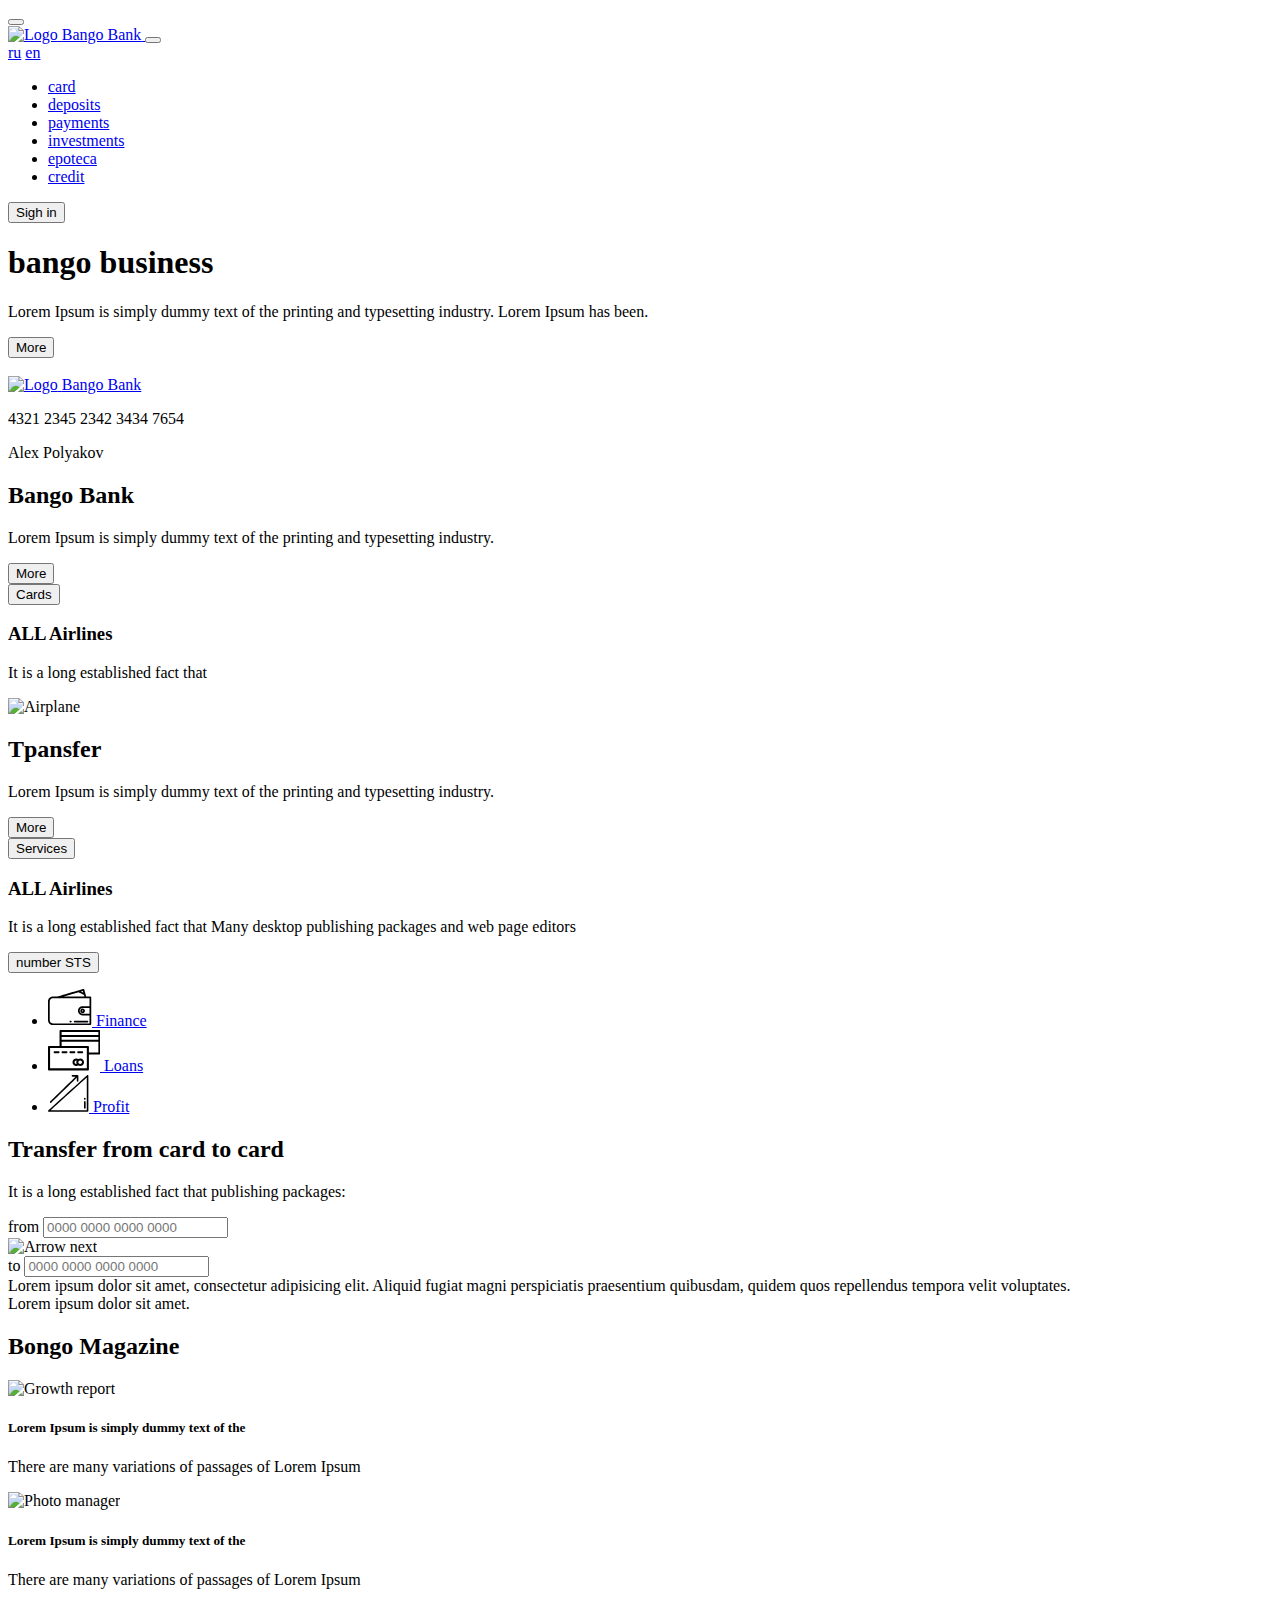
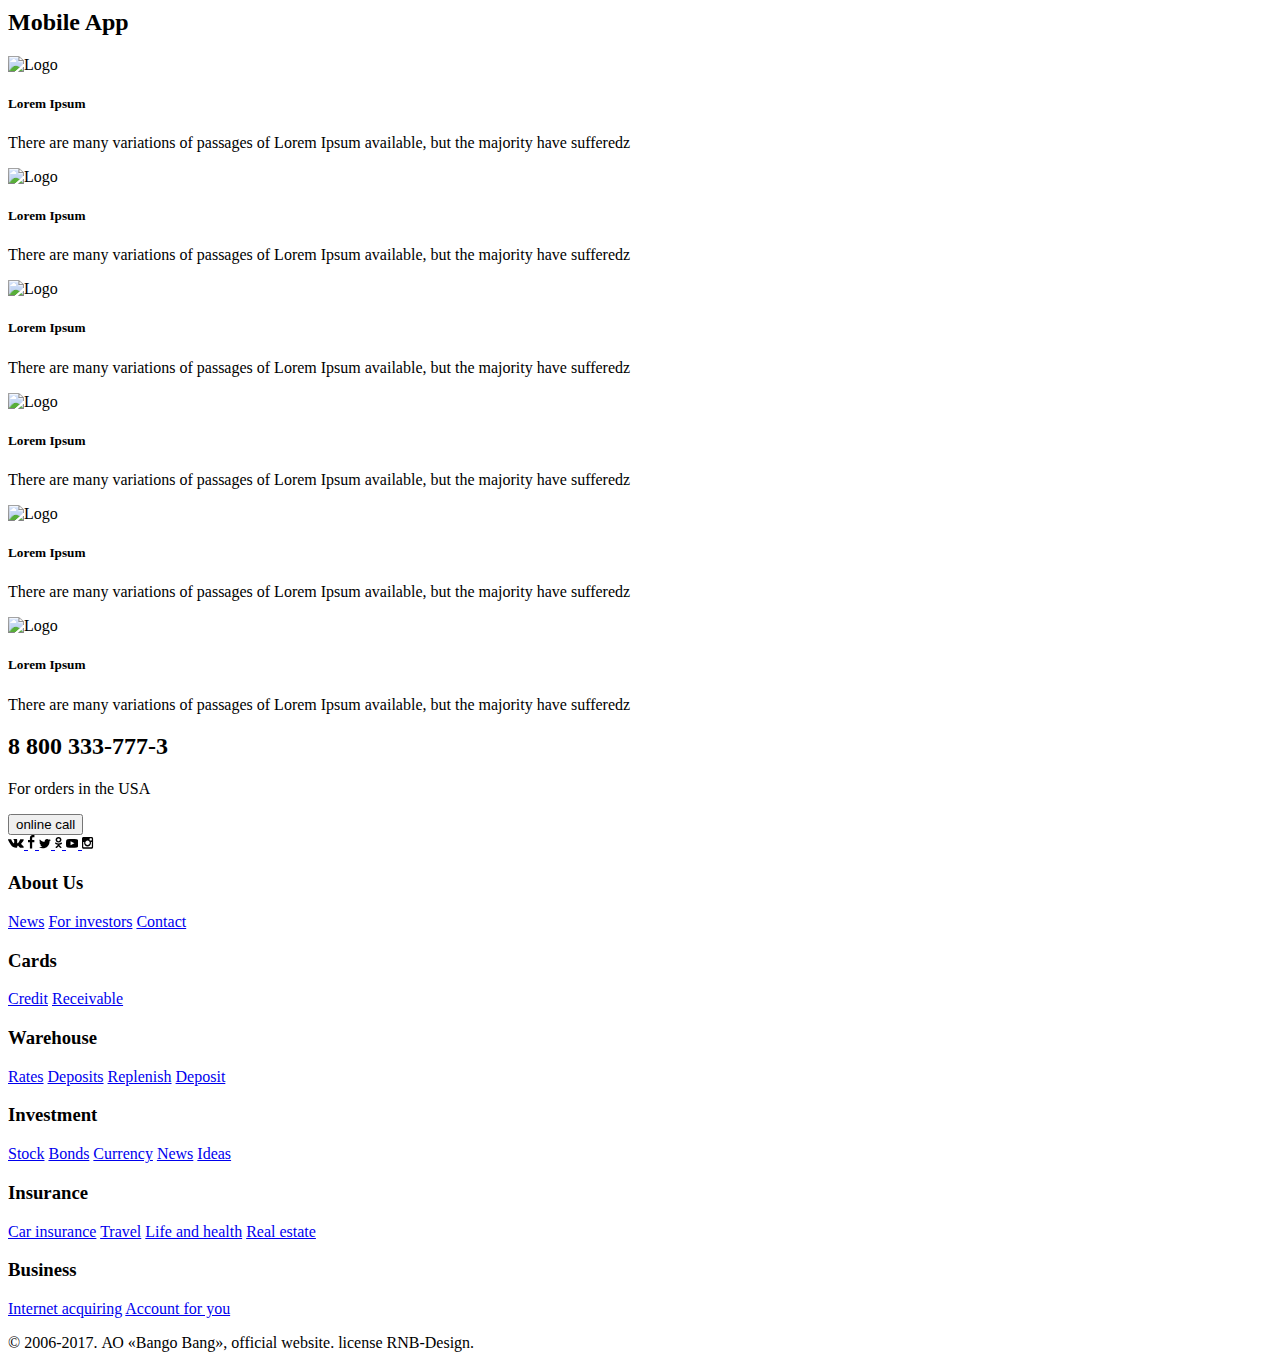
==== index.html @ 4cf8508f "Changed animations" ====
<!DOCTYPE html>
<html lang="en">
<head>
    <meta charset="UTF-8">
    <title>Bondarenko Bank</title>
    <meta name="viewport"
          content="width=device-width, user-scalable=no, initial-scale=1.0, maximum-scale=1.0, minimum-scale=1.0">
    <link href="scss/all.min.css" rel="stylesheet">
    <link href="scss/animate.css" rel="stylesheet">
    <link rel="shortcut icon" href="favicon.png" type="image/png">
    <link rel="stylesheet" href="scss/main.css">
</head>
<body>

<!--Спрайт для изображений в формате svg-->
<svg xmlns="http://www.w3.org/2000/svg" style="display: none">
    <linearGradient id="grad" x1="0" y1="100%" x2="100%" y2="0">
        <stop offset="0%" stop-color="red"
              class="stop-1"></stop>
        <stop offset="100%" stop-color="blue"
              class="stop-3"></stop>
    </linearGradient>
    <!--<defs>
        <filter id="gradient-overlay-1" filterUnits="userSpaceOnUse">
            <feImage x="0.15625" y="0.09375" preserveAspectRatio="none" width="6.4375" height="13.40625"
                     xlink:href="[data-uri]"/>
            <feComposite operator="in" in2="SourceGraphic"/>
            <feBlend mode="normal" in2="SourceGraphic" result="gradientFill"/>
        </filter>
    </defs>-->
    <symbol width="44" height="37" viewBox="0 0 44 37" id="finance">
        <path d="M42.377,36.116 C42.377,36.116 4.840,36.116 4.840,36.116 C2.176,36.116 0.009,33.965 0.009,31.320 C0.009,31.320 0.009,12.387 0.009,12.387 C0.009,9.742 2.176,7.591 4.840,7.591 C4.840,7.591 9.203,7.591 9.203,7.591 C9.203,7.591 35.183,0.001 35.183,0.001 C35.403,-0.063 35.640,-0.038 35.841,0.072 C36.042,0.182 36.191,0.367 36.254,0.585 C36.254,0.585 38.279,7.591 38.279,7.591 C38.279,7.591 42.377,7.591 42.377,7.591 C42.852,7.591 43.238,7.974 43.238,8.446 C43.238,8.446 43.238,35.261 43.238,35.261 C43.238,35.734 42.852,36.116 42.377,36.116 ZM34.838,1.884 C34.838,1.884 32.908,2.448 32.908,2.448 C32.908,2.448 34.575,3.303 34.575,3.303 C34.575,3.303 35.365,3.708 35.365,3.708 C35.365,3.708 34.838,1.884 34.838,1.884 ZM36.018,5.967 C36.018,5.967 33.098,4.470 33.098,4.470 C33.098,4.470 30.518,3.147 30.518,3.147 C30.518,3.147 15.304,7.591 15.304,7.591 C15.304,7.591 36.488,7.591 36.488,7.591 C36.488,7.591 36.018,5.967 36.018,5.967 ZM41.516,18.974 C41.516,18.974 34.576,18.974 34.576,18.974 C32.976,18.974 31.675,20.266 31.675,21.854 C31.675,23.442 32.976,24.734 34.576,24.734 C34.576,24.734 41.516,24.734 41.516,24.734 C41.516,24.734 41.516,18.974 41.516,18.974 ZM41.516,26.444 C41.516,26.444 34.576,26.444 34.576,26.444 C32.027,26.444 29.953,24.384 29.953,21.854 C29.953,19.323 32.027,17.263 34.576,17.263 C34.576,17.263 41.515,17.263 41.515,17.263 C41.515,17.263 41.515,9.301 41.515,9.301 C41.515,9.301 4.840,9.301 4.840,9.301 C3.126,9.301 1.732,10.685 1.732,12.387 C1.732,12.387 1.732,31.320 1.732,31.320 C1.732,33.022 3.126,34.406 4.840,34.406 C4.840,34.406 41.516,34.406 41.516,34.406 C41.516,34.406 41.516,26.444 41.516,26.444 ZM22.271,31.665 C22.271,31.665 22.875,31.665 22.875,31.665 C23.350,31.665 23.736,32.047 23.736,32.520 C23.736,32.992 23.350,33.375 22.875,33.375 C22.875,33.375 22.271,33.375 22.271,33.375 C21.795,33.375 21.410,32.992 21.410,32.520 C21.410,32.047 21.795,31.665 22.271,31.665 ZM26.585,31.665 C26.585,31.665 39.529,31.665 39.529,31.665 C40.005,31.665 40.390,32.047 40.390,32.520 C40.390,32.992 40.005,33.375 39.529,33.375 C39.529,33.375 26.585,33.375 26.585,33.375 C26.110,33.375 25.724,32.992 25.724,32.520 C25.724,32.047 26.110,31.665 26.585,31.665 ZM32.282,21.854 C32.282,20.579 33.327,19.542 34.610,19.542 C35.894,19.542 36.939,20.579 36.939,21.854 C36.939,23.128 35.894,24.165 34.610,24.165 C33.327,24.165 32.282,23.128 32.282,21.854 ZM34.611,22.455 C34.945,22.455 35.216,22.185 35.216,21.854 C35.216,21.522 34.945,21.252 34.611,21.252 C34.277,21.252 34.005,21.522 34.005,21.854 C34.005,22.185 34.277,22.455 34.611,22.455 Z"
              id="path-1" class="cls-1" fill-rule="evenodd"></path>
    </symbol>
    <symbol width="52" height="41" viewBox="0 0 52 41" id="loans">

        <path d="M51.400,24.537 C51.400,24.537 40.910,24.537 40.910,24.537 C40.910,24.537 40.910,39.389 40.910,39.389 C40.910,39.953 40.443,40.410 39.866,40.410 C39.866,40.410 1.049,40.410 1.049,40.410 C0.472,40.410 0.004,39.953 0.004,39.389 C0.004,39.389 0.004,16.904 0.004,16.904 C0.004,16.340 0.472,15.883 1.049,15.883 C1.049,15.883 11.539,15.883 11.539,15.883 C11.539,15.883 11.539,1.031 11.539,1.031 C11.539,0.466 12.007,0.009 12.583,0.009 C12.583,0.009 51.400,0.009 51.400,0.009 C51.977,0.009 52.445,0.466 52.445,1.031 C52.445,1.031 52.445,23.515 52.445,23.515 C52.445,24.079 51.977,24.537 51.400,24.537 ZM2.093,17.926 C2.093,17.926 2.093,38.367 2.093,38.367 C2.093,38.367 38.821,38.367 38.821,38.367 C38.821,38.367 38.821,17.926 38.821,17.926 C38.821,17.926 2.093,17.926 2.093,17.926 ZM50.356,2.052 C50.356,2.052 13.628,2.052 13.628,2.052 C13.628,2.052 13.628,4.965 13.628,4.965 C13.628,4.965 50.356,4.965 50.356,4.965 C50.356,4.965 50.356,2.052 50.356,2.052 ZM50.356,7.008 C50.356,7.008 13.628,7.008 13.628,7.008 C13.628,7.008 13.628,9.801 13.628,9.801 C13.628,9.801 50.356,9.801 50.356,9.801 C50.356,9.801 50.356,7.008 50.356,7.008 ZM50.356,11.844 C50.356,11.844 13.628,11.844 13.628,11.844 C13.628,11.844 13.628,15.883 13.628,15.883 C13.628,15.883 39.866,15.883 39.866,15.883 C40.443,15.883 40.910,16.340 40.910,16.904 C40.910,16.904 40.910,22.493 40.910,22.493 C40.910,22.493 50.356,22.493 50.356,22.493 C50.356,22.493 50.356,11.844 50.356,11.844 ZM32.162,35.961 C31.470,35.961 30.820,35.782 30.257,35.469 C29.678,35.788 29.019,35.961 28.350,35.961 C26.214,35.961 24.477,34.262 24.477,32.174 C24.477,30.085 26.214,28.386 28.350,28.386 C29.019,28.386 29.678,28.559 30.257,28.878 C30.820,28.566 31.470,28.386 32.162,28.386 C34.298,28.386 36.035,30.085 36.035,32.174 C36.035,34.262 34.298,35.961 32.162,35.961 ZM28.707,30.465 C28.591,30.442 28.471,30.429 28.350,30.429 C27.366,30.429 26.566,31.212 26.566,32.174 C26.566,33.135 27.366,33.918 28.350,33.918 C28.472,33.918 28.591,33.905 28.707,33.882 C28.440,33.368 28.289,32.788 28.289,32.174 C28.289,31.559 28.440,30.979 28.707,30.465 ZM32.162,30.429 C31.178,30.429 30.378,31.212 30.378,32.174 C30.378,33.135 31.178,33.918 32.162,33.918 C33.146,33.918 33.946,33.135 33.946,32.174 C33.946,31.212 33.146,30.429 32.162,30.429 ZM34.086,23.334 C34.086,23.334 30.317,23.334 30.317,23.334 C29.740,23.334 29.273,22.877 29.273,22.313 C29.273,21.749 29.740,21.291 30.317,21.291 C30.317,21.291 34.086,21.291 34.086,21.291 C34.663,21.291 35.131,21.749 35.131,22.313 C35.131,22.877 34.663,23.334 34.086,23.334 ZM26.259,23.334 C26.259,23.334 22.490,23.334 22.490,23.334 C21.913,23.334 21.446,22.877 21.446,22.313 C21.446,21.749 21.913,21.291 22.490,21.291 C22.490,21.291 26.259,21.291 26.259,21.291 C26.836,21.291 27.304,21.749 27.304,22.313 C27.304,22.877 26.836,23.334 26.259,23.334 ZM18.389,23.334 C18.389,23.334 14.620,23.334 14.620,23.334 C14.043,23.334 13.575,22.877 13.575,22.313 C13.575,21.749 14.043,21.291 14.620,21.291 C14.620,21.291 18.389,21.291 18.389,21.291 C18.965,21.291 19.433,21.749 19.433,22.313 C19.433,22.877 18.965,23.334 18.389,23.334 ZM10.474,23.334 C10.474,23.334 6.706,23.334 6.706,23.334 C6.129,23.334 5.661,22.877 5.661,22.313 C5.661,21.749 6.129,21.291 6.706,21.291 C6.706,21.291 10.474,21.291 10.474,21.291 C11.051,21.291 11.519,21.749 11.519,22.313 C11.519,22.877 11.051,23.334 10.474,23.334 Z"
              id="path-1" class="cls-2" fill-rule="evenodd"></path>
    </symbol>

    <symbol width="41" height="37" viewBox="0 0 41 37" id="profit">

        <path d="M39.582,36.846 C39.582,36.846 0.797,36.846 0.797,36.846 C0.464,36.846 0.166,36.641 0.046,36.328 C-0.074,36.017 0.010,35.663 0.257,35.438 C0.257,35.438 39.042,0.199 39.042,0.199 C39.278,-0.016 39.617,-0.070 39.908,0.060 C40.199,0.189 40.386,0.479 40.386,0.798 C40.386,0.798 40.386,36.038 40.386,36.038 C40.386,36.484 40.026,36.846 39.582,36.846 ZM38.777,2.619 C38.777,2.619 2.886,35.230 2.886,35.230 C2.886,35.230 38.777,35.230 38.777,35.230 C38.777,35.230 38.777,2.619 38.777,2.619 ZM36.835,22.787 C37.280,22.787 37.640,23.149 37.640,23.595 C37.640,23.595 37.640,24.080 37.640,24.080 C37.640,24.527 37.280,24.889 36.835,24.889 C36.391,24.889 36.031,24.527 36.031,24.080 C36.031,24.080 36.031,23.595 36.031,23.595 C36.031,23.149 36.391,22.787 36.835,22.787 ZM36.835,26.101 C37.280,26.101 37.640,26.463 37.640,26.909 C37.640,26.909 37.640,33.053 37.640,33.053 C37.640,33.499 37.280,33.861 36.835,33.861 C36.391,33.861 36.031,33.499 36.031,33.053 C36.031,33.053 36.031,26.909 36.031,26.909 C36.031,26.463 36.391,26.101 36.835,26.101 ZM29.593,6.840 C29.149,6.840 28.789,6.478 28.789,6.031 C28.789,6.031 28.789,2.728 28.789,2.728 C28.789,2.728 3.263,27.651 3.263,27.651 C3.107,27.804 2.904,27.880 2.702,27.880 C2.492,27.880 2.283,27.798 2.125,27.635 C1.815,27.314 1.823,26.803 2.141,26.491 C2.141,26.491 27.589,1.645 27.589,1.645 C27.589,1.645 24.422,1.645 24.422,1.645 C23.977,1.645 23.617,1.283 23.617,0.836 C23.617,0.390 23.977,0.028 24.422,0.028 C24.422,0.028 29.593,0.028 29.593,0.028 C30.038,0.028 30.398,0.390 30.398,0.836 C30.398,0.836 30.398,6.031 30.398,6.031 C30.398,6.478 30.038,6.840 29.593,6.840 Z"
              id="path-1" class="cls-3" fill-rule="evenodd"></path>
    </symbol>
    <symbol width="16" height="10" viewBox="0 0 16 10" id="vk">
        <path d="M15.111,7.099 C14.642,6.546 14.090,6.076 13.568,5.575 C13.097,5.124 13.067,4.863 13.446,4.343 C13.859,3.774 14.304,3.228 14.721,2.663 C15.110,2.135 15.508,1.608 15.713,0.975 C15.843,0.572 15.728,0.395 15.307,0.324 C15.235,0.312 15.160,0.311 15.086,0.311 C15.086,0.311 12.590,0.308 12.590,0.308 C12.283,0.304 12.113,0.435 12.004,0.703 C11.857,1.064 11.706,1.425 11.531,1.774 C11.134,2.564 10.691,3.328 10.070,3.976 C9.933,4.118 9.781,4.299 9.552,4.224 C9.266,4.122 9.182,3.659 9.186,3.503 C9.186,3.503 9.184,0.676 9.184,0.676 C9.128,0.272 9.037,0.092 8.628,0.014 C8.628,0.014 6.036,0.014 6.036,0.014 C5.689,0.014 5.516,0.145 5.331,0.358 C5.224,0.480 5.192,0.560 5.411,0.601 C5.842,0.681 6.084,0.954 6.148,1.377 C6.252,2.054 6.244,2.733 6.185,3.412 C6.167,3.610 6.133,3.808 6.053,3.993 C5.927,4.284 5.725,4.343 5.459,4.164 C5.218,4.002 5.049,3.774 4.883,3.544 C4.261,2.682 3.765,1.752 3.361,0.775 C3.244,0.493 3.042,0.322 2.737,0.318 C1.988,0.306 1.239,0.304 0.491,0.318 C0.040,0.326 -0.094,0.541 0.089,0.942 C0.905,2.722 1.813,4.452 2.998,6.029 C3.606,6.838 4.305,7.552 5.207,8.058 C6.230,8.632 7.331,8.804 8.491,8.751 C9.034,8.726 9.197,8.588 9.222,8.057 C9.239,7.694 9.281,7.332 9.464,7.006 C9.643,6.686 9.915,6.625 10.228,6.824 C10.384,6.924 10.516,7.051 10.641,7.185 C10.946,7.512 11.241,7.850 11.558,8.168 C11.956,8.565 12.427,8.799 13.020,8.751 C13.020,8.751 15.314,8.752 15.314,8.752 C15.684,8.728 15.876,8.284 15.664,7.879 C15.514,7.595 15.319,7.343 15.111,7.099 Z"
              id="path-1" fill-rule="evenodd"></path>
    </symbol>
    <symbol width="7" height="14" viewBox="0 0 7 14" id="facebook">
        <path d="M6.432,2.216 C6.432,2.216 5.267,2.217 5.267,2.217 C4.354,2.217 4.177,2.688 4.177,3.378 C4.177,3.378 4.177,4.901 4.177,4.901 C4.177,4.901 6.355,4.901 6.355,4.901 C6.355,4.901 6.355,7.286 6.355,7.286 C6.355,7.286 4.177,7.286 4.177,7.286 C4.177,7.286 4.177,13.407 4.177,13.407 C4.177,13.407 1.905,13.407 1.905,13.407 C1.905,13.407 1.905,7.286 1.905,7.286 C1.905,7.286 0.005,7.286 0.005,7.286 C0.005,7.286 0.005,4.901 0.005,4.901 C0.005,4.901 1.905,4.901 1.905,4.901 C1.905,4.901 1.905,3.142 1.905,3.142 C1.905,1.101 3.055,-0.011 4.735,-0.011 C4.735,-0.011 6.432,-0.008 6.432,-0.008 C6.432,-0.008 6.432,2.216 6.432,2.216 C6.432,2.216 6.432,2.216 6.432,2.216 Z"
              id="path-1" fill-rule="evenodd"></path>
    </symbol>
    <symbol width="12" height="10" viewBox="0 0 12 10" id="twitter">
        <path d="M11.664,1.105 C11.647,1.086 11.619,1.079 11.596,1.090 C11.247,1.242 10.880,1.351 10.502,1.416 C10.903,1.119 11.202,0.709 11.356,0.238 C11.363,0.216 11.355,0.191 11.336,0.177 C11.318,0.162 11.291,0.160 11.271,0.172 C10.819,0.435 10.329,0.621 9.815,0.723 C9.359,0.260 8.723,-0.006 8.064,-0.006 C6.725,-0.006 5.635,1.063 5.635,2.377 C5.635,2.536 5.651,2.693 5.682,2.846 C3.827,2.734 2.092,1.860 0.913,0.441 C0.901,0.426 0.883,0.418 0.864,0.420 C0.845,0.421 0.828,0.432 0.818,0.448 C0.603,0.810 0.489,1.225 0.489,1.646 C0.489,2.377 0.828,3.060 1.404,3.511 C1.107,3.476 0.817,3.384 0.556,3.242 C0.539,3.232 0.517,3.232 0.499,3.242 C0.482,3.252 0.470,3.270 0.470,3.290 C0.470,3.290 0.470,3.321 0.470,3.321 C0.470,4.370 1.174,5.291 2.177,5.597 C1.913,5.639 1.639,5.636 1.370,5.586 C1.350,5.582 1.329,5.589 1.315,5.604 C1.302,5.619 1.297,5.640 1.303,5.659 C1.604,6.579 2.440,7.225 3.412,7.306 C2.601,7.889 1.642,8.196 0.629,8.196 C0.442,8.196 0.255,8.185 0.070,8.164 C0.044,8.161 0.018,8.176 0.009,8.201 C-0.000,8.226 0.010,8.254 0.032,8.268 C1.128,8.958 2.396,9.322 3.698,9.322 C7.957,9.322 10.501,5.928 10.501,2.647 C10.501,2.555 10.500,2.464 10.496,2.374 C10.955,2.044 11.350,1.641 11.668,1.173 C11.682,1.152 11.680,1.125 11.664,1.105 Z"
              id="path-1" fill-rule="evenodd"></path>
    </symbol>
    <symbol width="7" height="12" viewBox="0 0 7 12" id="odnoclassniki">
        <path d="M6.841,6.713 C6.480,7.065 6.046,7.320 5.564,7.498 C5.108,7.666 4.609,7.750 4.115,7.806 C4.189,7.883 4.225,7.921 4.271,7.966 C4.942,8.607 5.616,9.245 6.285,9.888 C6.513,10.107 6.561,10.379 6.435,10.633 C6.298,10.912 5.991,11.095 5.690,11.075 C5.499,11.063 5.350,10.973 5.218,10.846 C4.711,10.362 4.195,9.886 3.699,9.392 C3.555,9.249 3.485,9.276 3.358,9.401 C2.849,9.899 2.331,10.390 1.810,10.878 C1.576,11.098 1.298,11.137 1.027,11.012 C0.738,10.879 0.555,10.599 0.569,10.318 C0.579,10.128 0.677,9.983 0.814,9.852 C1.479,9.222 2.141,8.590 2.803,7.959 C2.847,7.917 2.888,7.872 2.952,7.807 C2.049,7.718 1.234,7.506 0.536,6.988 C0.450,6.923 0.361,6.861 0.282,6.789 C-0.024,6.510 -0.054,6.191 0.187,5.862 C0.394,5.581 0.741,5.505 1.101,5.667 C1.171,5.698 1.238,5.737 1.301,5.779 C2.601,6.628 4.387,6.652 5.692,5.818 C5.821,5.724 5.959,5.647 6.119,5.607 C6.430,5.531 6.721,5.640 6.888,5.899 C7.079,6.195 7.076,6.483 6.841,6.713 ZM3.502,5.612 C1.891,5.606 0.569,4.336 0.578,2.802 C0.588,1.250 1.910,0.000 3.538,0.004 C5.169,0.009 6.478,1.277 6.470,2.845 C6.461,4.376 5.131,5.617 3.502,5.612 ZM3.526,1.436 C2.720,1.435 2.075,2.053 2.082,2.822 C2.088,3.581 2.732,4.183 3.534,4.181 C4.333,4.178 4.970,3.567 4.967,2.805 C4.965,2.044 4.326,1.437 3.526,1.436 Z"
              id="path-1" class="cls-5" fill-rule="evenodd"></path>
    </symbol>
    <symbol width="12" height="10" viewBox="0 0 12 10" id="youtube">
        <path d="M12.047,1.419 C11.897,0.751 11.364,0.259 10.723,0.186 C9.204,0.012 7.667,0.011 6.137,0.012 C4.606,0.011 3.068,0.012 1.549,0.186 C0.908,0.259 0.376,0.751 0.226,1.419 C0.013,2.369 0.010,3.407 0.010,4.385 C0.010,5.364 0.010,6.401 0.224,7.352 C0.373,8.019 0.906,8.511 1.547,8.585 C3.066,8.759 4.604,8.760 6.134,8.759 C7.665,8.760 9.202,8.759 10.721,8.585 C11.362,8.511 11.895,8.019 12.045,7.352 C12.258,6.401 12.259,5.364 12.259,4.385 C12.259,3.407 12.261,2.369 12.047,1.419 ZM4.554,6.333 C4.554,4.945 4.554,3.571 4.554,2.183 C5.852,2.877 7.142,3.566 8.448,4.264 C7.146,4.956 5.856,5.642 4.554,6.333 Z"
              id="path-1" fill-rule="evenodd"></path>
    </symbol>
    <symbol width="12" height="12" viewBox="0 0 12 12" id="instagram">
        <path d="M1.423,0.014 C1.423,0.014 9.661,0.014 9.661,0.014 C10.443,0.014 11.084,0.624 11.084,1.511 C11.084,1.511 11.084,10.180 11.084,10.180 C11.084,11.067 10.443,11.677 9.661,11.677 C9.661,11.677 1.423,11.677 1.423,11.677 C0.640,11.677 -0.000,11.067 -0.000,10.180 C-0.000,10.180 -0.000,1.511 -0.000,1.511 C-0.000,0.624 0.640,0.014 1.423,0.014 C1.423,0.014 1.423,0.014 1.423,0.014 ZM8.074,1.310 C7.799,1.310 7.575,1.546 7.575,1.835 C7.575,1.835 7.575,3.091 7.575,3.091 C7.575,3.380 7.799,3.617 8.074,3.617 C8.074,3.617 9.327,3.617 9.327,3.617 C9.601,3.617 9.826,3.380 9.826,3.091 C9.826,3.091 9.826,1.835 9.826,1.835 C9.826,1.546 9.601,1.310 9.327,1.310 C9.327,1.310 8.074,1.310 8.074,1.310 C8.074,1.310 8.074,1.310 8.074,1.310 ZM9.831,4.946 C9.831,4.946 8.855,4.946 8.855,4.946 C8.948,5.263 8.998,5.599 8.998,5.947 C8.998,7.886 7.455,9.459 5.552,9.459 C3.650,9.459 2.107,7.886 2.107,5.947 C2.107,5.599 2.157,5.263 2.250,4.946 C2.250,4.946 1.232,4.946 1.232,4.946 C1.232,4.946 1.232,9.873 1.232,9.873 C1.232,10.127 1.430,10.336 1.672,10.336 C1.672,10.336 9.391,10.336 9.391,10.336 C9.633,10.336 9.831,10.128 9.831,9.873 C9.831,9.873 9.831,4.946 9.831,4.946 C9.831,4.946 9.831,4.946 9.831,4.946 ZM5.552,3.550 C4.323,3.550 3.326,4.567 3.326,5.820 C3.326,7.073 4.323,8.090 5.552,8.090 C6.782,8.090 7.778,7.073 7.778,5.820 C7.778,4.567 6.782,3.550 5.552,3.550 Z"
              id="path-1" fill-rule="evenodd"></path>
    </symbol>
</svg>

<!--Кнопка прокрутки страници к началу-->
<button class="top-scroll wow heartBeat" data-wow-iteration="3">
    <i class="fas fa-angle-up"></i>
</button>

<!--Баннер-->
<header class="ea-banner">
    <div class="container">

        <!--Навигация-->
        <nav class="navbar navbar-expand-lg navbar-light wow fadeInDownBig">
            <a class="navbar-brand ea-logo" href="#">
                <img src="img/logo.png" alt="Logo" class="ea-logo__img">
                <span class="ea-logo__title">Bango Bank</span>
            </a>
            <button class="navbar-toggler" type="button" data-toggle="collapse" data-target="#navbarResponsive"
                    aria-controls="navbarResponsive" aria-expanded="false" aria-label="Toggle navigation">
                <i class="fas fa-bars color-white"></i>
            </button>
            <div class="collapse navbar-collapse" id="navbarResponsive">
                <nav class="languages">
                    <a href="javascript:void(0);" class="language">ru</a>
                    <a href="javascript:void(0);" class="language active">en</a>
                </nav>
                <ul class="navbar-nav m-auto ea-navbar-nav_stile">
                    <li class="nav-item">
                        <a class="nav-link" href="#">card</a>
                    </li>
                    <li class="nav-item">
                        <a class="nav-link" href="#">deposits</a>
                    </li>
                    <li class="nav-item">
                        <a class="nav-link" href="#">payments</a>
                    </li>
                    <li class="nav-item">
                        <a class="nav-link" href="#">investments</a>
                    </li>
                    <li class="nav-item">
                        <a class="nav-link" href="#">epoteca</a>
                    </li>
                    <li class="nav-item">
                        <a class="nav-link" href="#">credit</a>
                    </li>
                </ul>
                <form class="form-inline my-2 my-lg-0">
                    <button class="btn_white" type="submit">Sigh in</button>
                </form>
            </div>
        </nav>

        <!--Контент в банере-->
        <div class="row">
            <div class="col-sm-6 col-lg-5 ea-banner-content">
                <h1 class="ea-title">bango business</h1>
                <p class="ea-description">Lorem Ipsum is simply dummy text of the printing and typesetting industry.
                    Lorem Ipsum has been.
                </p>
                <button class="btn_white">More</button>
            </div>
        </div>

        <!--Блок с картой-->
        <div class="ea-banner-card wow fadeInRight" data-wow-delay="1s">
            <img src="img/hand.png" alt="" class="ea-banner-card__img">
            <div class="ea-banner-card__content">
                <a class="navbar-brand ea-logo" href="#">
                    <img src="img/logo.png" alt="Logo" class="ea-logo__img">
                    <span class="ea-logo__title">Bango Bank</span>
                </a>
                <p class="ea-num-card">
                    <span>4321</span>
                    <span>2345</span>
                    <span>2342</span>
                    <span>3434</span>
                    <span>7654</span>
                </p>
                <p class="ea-owner-card">Alex Polyakov</p>
            </div>
        </div>
    </div>
</header>

<!--Контент страницы-->
<main class="main">
    <div class="container">

        <!--Секция с большими изображениями-->
        <section class="row ea-box ea-box_1">
            <div class="col-lg-7 ea-box-img">
                <h2 class="ea-box-img__title">Bango Bank</h2>
                <p class="ea-box-img__content">Lorem Ipsum is simply dummy text of the printing and typesetting
                    industry.
                </p>
                <button class="btn_white">More</button>
            </div>
            <div class="col-lg-5 ea-box-content">
                <div class="ea-wrap-right">
                    <button class="btn_pink">Cards</button>
                    <h3 class="ea-box-content__title">
                        ALL Airlines
                    </h3>
                    <p class="ea-box-content__text">
                        It is a long established fact that
                    </p>
                </div>
                <div class="ea-wrap-left">
                    <img src="img/airplane.jpg" alt="Airplane">
                </div>
            </div>
        </section>
        <section class="row ea-box ea-box_2">
            <div class="col-lg-7 ea-box-img">
                <h2 class="ea-box-img__title">Tpansfer</h2>
                <p class="ea-box-img__content">Lorem Ipsum is simply dummy text of the printing and typesetting
                    industry.
                </p>
                <button class="btn_white">More</button>
            </div>
            <div class="col-lg-5 ea-box-content">
                <div class="ea-wrap-right">
                    <button class="btn_pink">Services
                    </button>
                    <h3 class="ea-box-content__title">
                        ALL Airlines
                    </h3>
                    <p class="ea-box-content__text">It is a long established fact that Many desktop publishing packages
                        and
                        web page editors
                    </p>
                </div>
                <div class="ea-wrap-left">
                    <button type="button" class="btn btn-secondary" data-toggle="tooltip" data-placement="bottom"
                            title="Number is right">
                        number STS
                    </button>
                </div>
            </div>
        </section>

        <!--Секция с табами-->
        <section class="transfer">
            <div class="row transfer__nav">
                <ul class="col-lg-12 nav nav-pills">
                    <li class="nav-item">
                        <a class="nav-link active"
                           href="javascript:void(0);"
                           data-tab="finance"
                        >
                            <svg xmlns="http://www.w3.org/2000/svg"
                                 width="44"
                                 height="37"
                                 viewBox="0 0 44 37"
                            >
                                <use xlink:href="#finance"></use>
                            </svg>
                            <span class="nav-link__title">Finance</span>
                        </a>
                    </li>
                    <li class="nav-item">
                        <a class="nav-link"
                           href="javascript:void(0);"
                           data-tab="loans"
                        >
                            <svg xmlns="http://www.w3.org/2000/svg"
                                 width="52"
                                 height="41"
                                 viewBox="0 0 52 41"
                            >
                                <use xlink:href="#loans"></use>
                            </svg>
                            <span class="nav-link__title">Loans</span>
                        </a>
                    </li>
                    <li class="nav-item">
                        <a class="nav-link"
                           href="javascript:void(0);"
                           data-tab="profit"
                        >
                            <svg xmlns="http://www.w3.org/2000/svg"
                                 width="41"
                                 height="37"
                                 viewBox="0 0 41 37"
                            >
                                <use xlink:href="#profit"></use>
                            </svg>
                            <span class="nav-link__title">Profit</span>
                        </a>
                    </li>
                </ul>
            </div>
            <div class="row transfer__content">
                <div class="col-12 substrate">
                    <div data-tab="finance" class="active">
                        <h2 class="ea-title">Transfer from card to card</h2>
                        <p class="ea-text">It is a long established fact that publishing packages:
                        </p>
                        <form action="/">
                            <div class="row ea-box-inputs">
                                <div class="ea-box-input">
                                    <label>
                                        <span>from</span>
                                        <input type="text" placeholder="0000 0000 0000 0000" id="from-card">
                                    </label>
                                </div>
                                <img src="img/arrow.svg" alt="Arrow next">
                                <div class="ea-box-input">
                                    <label>
                                        <span>to</span>
                                        <input type="text" placeholder="0000 0000 0000 0000" id="to-card">
                                    </label>
                                </div>
                            </div>
                        </form>
                    </div>
                    <div data-tab="loans">
                        Lorem ipsum dolor sit amet, consectetur adipisicing elit. Aliquid fugiat magni perspiciatis
                        praesentium quibusdam, quidem quos repellendus tempora velit voluptates.
                    </div>
                    <div data-tab="profit">
                        Lorem ipsum dolor sit amet.
                    </div>
                </div>
            </div>
        </section>

        <!--Секция для статей-->
        <section class="ea-magazine">
            <h2 class="ea-title">Bongo Magazine</h2>
            <div class="row articles">
                <article class="card col-md-12 col-lg-6 article">
                    <div class="row no-gutters">
                        <div class="col-sm-6">
                            <img src="img/magazine-img1.jpg"
                                 alt="Growth report"
                                 class="card-img"
                            >
                        </div>
                        <div class="col-sm-6 card-body">
                            <h5 class="card-title">
                                Lorem Ipsum is simply dummy text of the
                            </h5>
                            <p class="card-text">
                                There are many variations of passages of Lorem Ipsum
                            </p>
                        </div>
                    </div>
                </article>
                <article class="card col-md-12 col-lg-6 article">
                    <div class="row no-gutters">
                        <div class="col-sm-6">
                            <img src="img/magazine-img2.jpg"
                                 alt="Photo manager"
                                 class="card-img"
                            >
                        </div>
                        <div class="col-sm-6 card-body">
                            <h5 class="card-title">
                                Lorem Ipsum is simply dummy text of the
                            </h5>
                            <p class="card-text">
                                There are many variations of passages of Lorem Ipsum
                            </p>
                        </div>
                    </div>
                </article>
            </div>
        </section>

        <!--Приложения-->
        <section class="mobile-app">
            <h2 class="ea-title">Mobile App</h2>
            <div class="row applications">
                <article class="card col-md-6 col-lg-4 application">
                    <div class="row no-gutters">
                        <div class="col-4 application-logo">
                            <img src="img/logo-bango.png" alt="Logo">
                        </div>
                        <div class="col-8 card-body">
                            <h5 class="card-title">
                                Lorem Ipsum
                            </h5>
                            <p class="card-text">There are many variations of passages of Lorem Ipsum available, but the
                                majority have sufferedz
                            </p>
                        </div>
                    </div>
                </article>
                <article class="card col-md-6 col-lg-4 application">
                    <div class="row no-gutters">
                        <div class="col-4 application-logo">
                            <img src="img/logo-bank2.png" alt="Logo" class="mr-3">
                        </div>
                        <div class="col-8 card-body">
                            <h5 class="card-title">
                                Lorem Ipsum
                            </h5>
                            <p class="card-text">There are many variations of passages of Lorem Ipsum available, but the
                                majority have sufferedz
                            </p>
                        </div>
                    </div>
                </article>
                <article class="card col-md-6 col-lg-4 application">
                    <div class="row no-gutters">
                        <div class="col-4 application-logo">
                            <img src="img/logo-china.png" alt="Logo">
                        </div>
                        <div class="col-8 card-body">
                            <h5 class="card-title">
                                Lorem Ipsum
                            </h5>
                            <p class="card-text">There are many variations of passages of Lorem Ipsum available, but the
                                majority have sufferedz
                            </p>
                        </div>
                    </div>
                </article>
                <article class="card col-md-6 col-lg-4 application">
                    <div class="row no-gutters">
                        <div class="col-4 application-logo">
                            <img src="img/logo-atom.png" alt="Logo">
                        </div>
                        <div class="col-8 card-body">
                            <h5 class="card-title">
                                Lorem Ipsum
                            </h5>
                            <p class="card-text">There are many variations of passages of Lorem Ipsum available, but the
                                majority have sufferedz
                            </p>
                        </div>
                    </div>
                </article>
                <article class="card col-md-6 col-lg-4 application">
                    <div class="row no-gutters">
                        <div class="col-4 application-logo">
                            <img src="img/logo-a.png" alt="Logo">
                        </div>
                        <div class="col-8 card-body">
                            <h5 class="card-title">
                                Lorem Ipsum
                            </h5>
                            <p class="card-text">There are many variations of passages of Lorem Ipsum available, but the majority have sufferedz
                            </p>
                        </div>
                    </div>
                </article>
                <article class="card col-md-6 col-lg-4">
                    <div class="row no-gutters">
                        <div class="col-4 application-logo">
                            <img src="img/logo-bank6.png" alt="Logo">
                        </div>
                        <div class="col-8 card-body">
                            <h5 class="card-title">
                                Lorem Ipsum
                            </h5>
                            <p class="card-text">There are many variations of passages of Lorem Ipsum available, but the  majority have sufferedz
                            </p>
                        </div>
                    </div>
                </article>
            </div>
        </section>
    </div>
</main>
<footer class="ea-footer wow slideInUp" data-wow-offset="200" data-wow-duration="3s">
    <div class="ea-footer__top">
        <div class="container">
            <section class="row ea-contacts">
                <div class="col-lg-6 ea-phone">
                    <div class="col-6 phone">
                        <h2 class="ea-title">8 800 333-777-3</h2>
                        <p>For orders in the USA</p>
                    </div>
                    <div class="col-4 wrap-btn">
                        <button class="btn_pink" type="submit">
                            <div class="box-phone"></div>
                            online call
                        </button>
                    </div>
                </div>
                <div class="col-lg-6 ea-social">
                    <nav class="nav">
                        <a class="nav-link active" href="javascript:void(0);">
                            <svg xmlns="http://www.w3.org/2000/svg"
                                 width="16"
                                 height="10"
                                 viewBox="0 0 16 10"
                            >
                                <use xlink:href="#vk"></use>
                            </svg>
                        </a>
                        <a class="nav-link" href="javascript:void(0);">
                            <svg xmlns="http://www.w3.org/2000/svg"
                                 width="7"
                                 height="14"
                                 viewBox="0 0 7 14"
                            >
                                <use xlink:href="#facebook"></use>
                            </svg>
                        </a>
                        <a class="nav-link" href="javascript:void(0);">
                            <svg xmlns="http://www.w3.org/2000/svg"
                                 width="12"
                                 height="10"
                                 viewBox="0 0 12 10"
                            >
                                <use xlink:href="#twitter"></use>
                            </svg>
                        </a>
                        <a class="nav-link" href="javascript:void(0);">
                            <svg xmlns="http://www.w3.org/2000/svg"
                                 width="7" height="12" viewBox="0 0 7 12"
                            >
                                <use xlink:href="#odnoclassniki"></use>
                            </svg>
                        </a>
                        <a class="nav-link" href="javascript:void(0);">
                            <svg xmlns="http://www.w3.org/2000/svg"
                                 width="12" height="10" viewBox="0 0 12 10"
                            >
                                <use xlink:href="#youtube"></use>
                            </svg>
                        </a>
                        <a class="nav-link" href="javascript:void(0);">
                            <svg xmlns="http://www.w3.org/2000/svg"
                                 width="12" height="12" viewBox="0 0 12 12"
                            >
                                <use xlink:href="#instagram"></use>
                            </svg>
                        </a>

                    </nav>
                </div>
            </section>
            <section class="nav-footer">
                <div class="nav-item col-md-4 col-lg-2">
                    <h3 class="nav-title">About Us</h3>
                    <nav class="nav flex-column">
                        <a class="nav-link active" href="#">News</a>
                        <a class="nav-link" href="#">For investors</a>
                        <a class="nav-link" href="#">Contact</a>
                    </nav>
                </div>
                <div class="nav-item col-md-4 col-lg-2">
                    <h3 class="nav-title">Cards</h3>
                    <nav class="nav flex-column">
                        <a class="nav-link active" href="#">Credit</a>
                        <a class="nav-link" href="#">Receivable</a>
                    </nav>
                </div>
                <div class="nav-item col-md-4 col-lg-2">
                    <h3 class="nav-title">Warehouse</h3>
                    <nav class="nav flex-column">
                        <a class="nav-link active" href="#">Rates</a>
                        <a class="nav-link" href="#">Deposits</a>
                        <a class="nav-link" href="#">Replenish</a>
                        <a class="nav-link" href="#">Deposit</a>
                    </nav>
                </div>
                <div class="nav-item col-md-4 col-lg-2">
                    <h3 class="nav-title">Investment</h3>
                    <nav class="nav flex-column">
                        <a class="nav-link active" href="#">Stock</a>
                        <a class="nav-link" href="#">Bonds</a>
                        <a class="nav-link" href="#">Currency</a>
                        <a class="nav-link" href="#">News</a>
                        <a class="nav-link" href="#">Ideas</a>
                    </nav>
                </div>
                <div class="nav-item col-md-4 col-lg-2">
                    <h3 class="nav-title">Insurance</h3>
                    <nav class="nav flex-column">
                        <a class="nav-link active" href="#">Car insurance</a>
                        <a class="nav-link" href="#">Travel</a>
                        <a class="nav-link" href="#">Life and health</a>
                        <a class="nav-link" href="#">Real estate</a>
                    </nav>
                </div>
                <div class="nav-item col-md-4 col-lg-2">
                    <h3 class="nav-title">Business</h3>
                    <nav class="nav flex-column">
                        <a class="nav-link active" href="#">Internet acquiring</a>
                        <a class="nav-link" href="#">Account for you</a>
                    </nav>
                </div>
            </section>

        </div>
    </div>
    <div class="ea-footer__bottom">
        <div class="container">
            <p class="mb-0">&#169; 2006-2017. АО &#171;Bango Bang&#187;, official website. license RNB-Design.
            </p>
        </div>
    </div>
</footer>

<script src="js/jquery-3.4.0.js" defer></script>
<script defer src="js/all.min.js"></script>
<script src="https://stackpath.bootstrapcdn.com/bootstrap/4.3.1/js/bootstrap.min.js"
        integrity="sha384-JjSmVgyd0p3pXB1rRibZUAYoIIy6OrQ6VrjIEaFf/nJGzIxFDsf4x0xIM+B07jRM" crossorigin="anonymous"
        defer></script>
<script defer src="js/wow.min.js"></script>
<script src="js/main.js" defer></script>
</body>
</html>
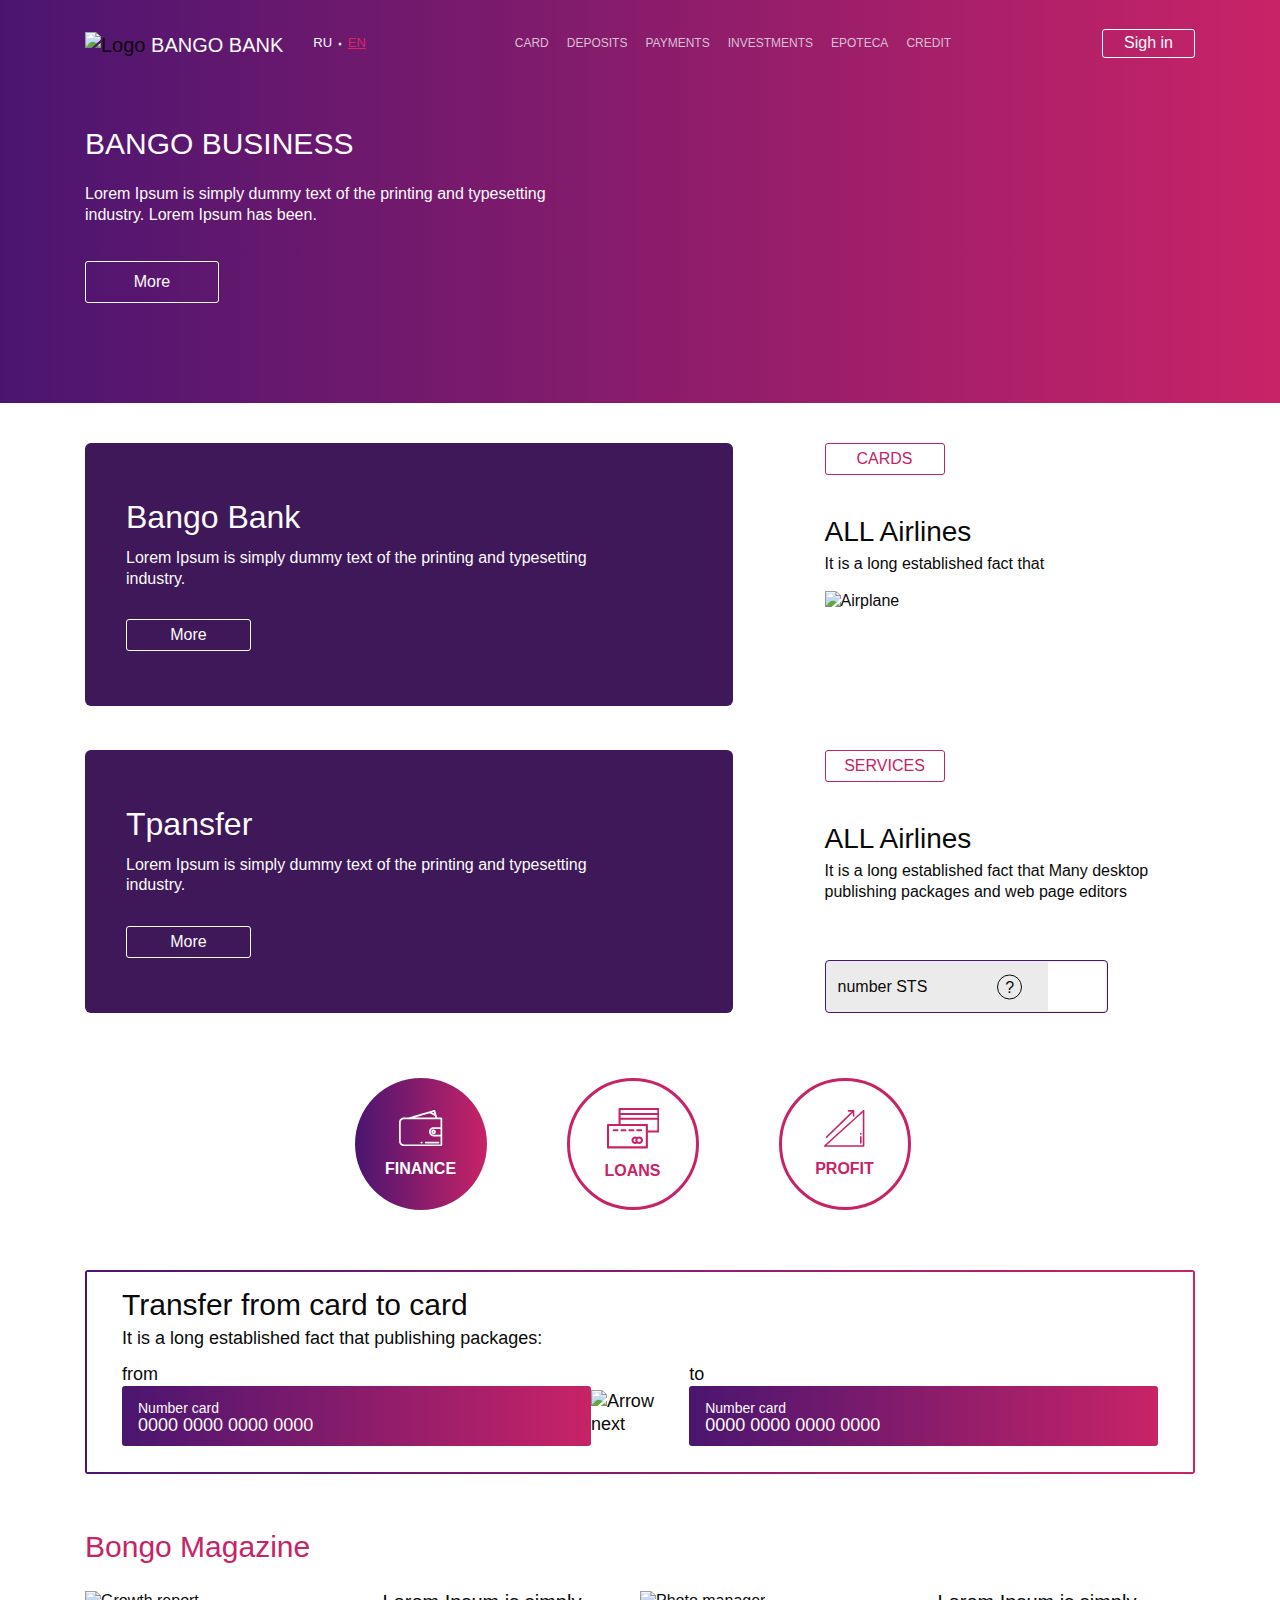
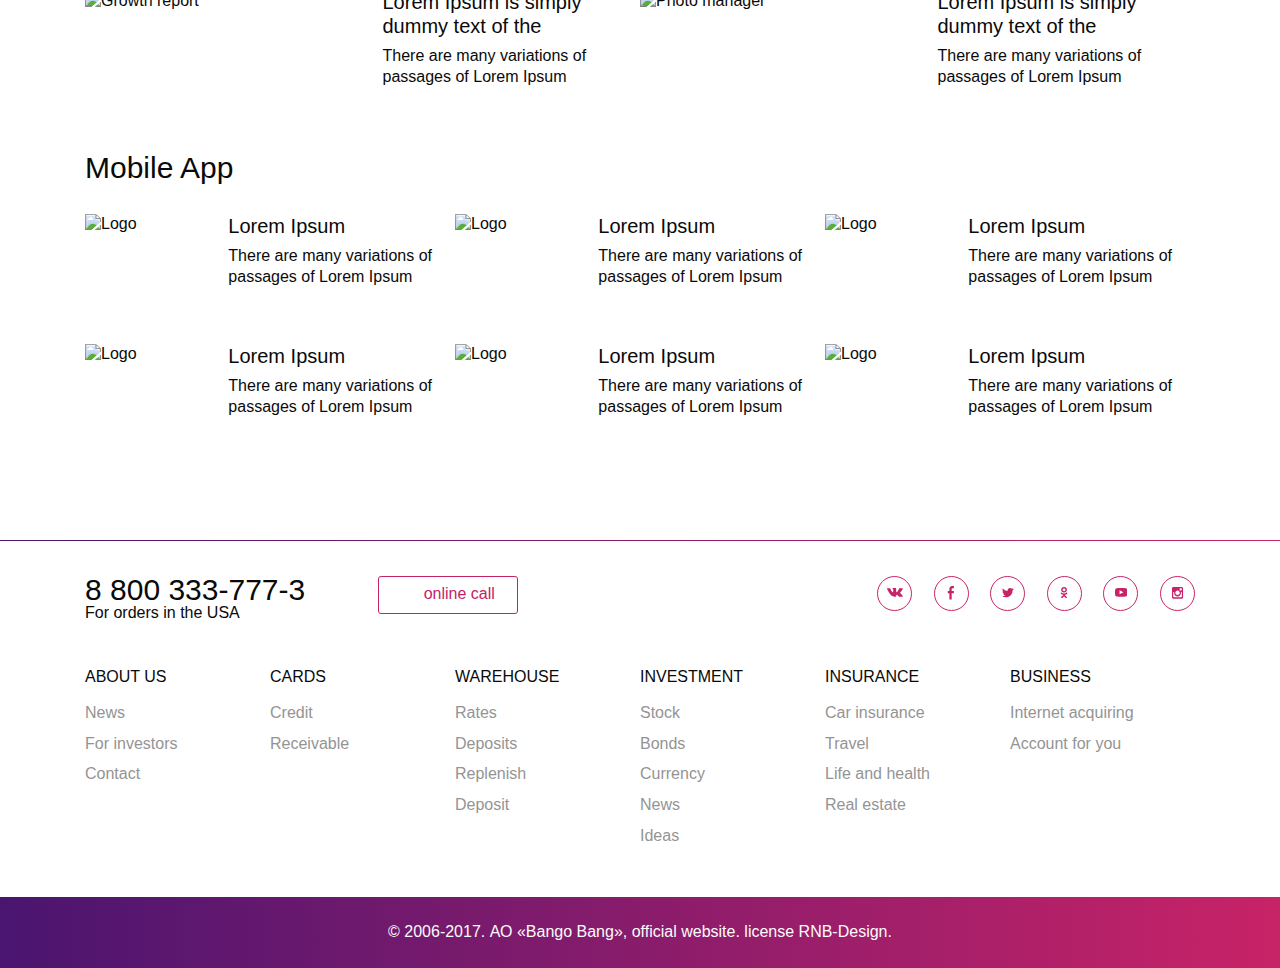
==== commit fa0fa915: "fixed bugs" ====
--- a/index.html
+++ b/index.html
@@ -71,7 +71,7 @@
 
 <!--Кнопка прокрутки страници к началу-->
 <button class="top-scroll wow heartBeat" data-wow-iteration="3">
-    <i class="fas fa-angle-up"></i>
+    <i class="fas fa-chevron-up"></i>
 </button>
 
 <!--Баннер-->
@@ -113,7 +113,7 @@
                         <a class="nav-link" href="#">credit</a>
                     </li>
                 </ul>
-                <form class="form-inline my-2 my-lg-0">
+                <form class="form-inline my-2 my-lg-0" action="formSingIn.html">
                     <button class="btn_white" type="submit">Sigh in</button>
                 </form>
             </div>
@@ -415,7 +415,7 @@
                         </div>
                     </div>
                 </article>
-                <article class="card col-md-6 col-lg-4">
+                <article class="card col-md-6 col-lg-4 application">
                     <div class="row no-gutters">
                         <div class="col-4 application-logo">
                             <img src="img/logo-bank6.png" alt="Logo">
--- a/scss/main.css
+++ b/scss/main.css
@@ -0,0 +1,10357 @@
+@charset "UTF-8";
+:root {
+  --blue: #007bff;
+  --indigo: #6610f2;
+  --purple: #6f42c1;
+  --pink: #e83e8c;
+  --red: #dc3545;
+  --orange: #fd7e14;
+  --yellow: #ffc107;
+  --green: #28a745;
+  --teal: #20c997;
+  --cyan: #17a2b8;
+  --white: #fff;
+  --gray: #6c757d;
+  --gray-dark: #343a40;
+  --primary: #007bff;
+  --secondary: #6c757d;
+  --success: #28a745;
+  --info: #17a2b8;
+  --warning: #ffc107;
+  --danger: #dc3545;
+  --light: #f8f9fa;
+  --dark: #343a40;
+  --breakpoint-xs: 0;
+  --breakpoint-sm: 576px;
+  --breakpoint-md: 768px;
+  --breakpoint-lg: 992px;
+  --breakpoint-xl: 1200px;
+  --font-family-sans-serif: -apple-system, BlinkMacSystemFont, "Segoe UI", Roboto, "Helvetica Neue", Arial, "Noto Sans", sans-serif, "Apple Color Emoji", "Segoe UI Emoji", "Segoe UI Symbol", "Noto Color Emoji";
+  --font-family-monospace: SFMono-Regular, Menlo, Monaco, Consolas, "Liberation Mono", "Courier New", monospace;
+}
+
+*,
+*::before,
+*::after {
+  box-sizing: border-box;
+}
+
+html {
+  font-family: sans-serif;
+  line-height: 1.15;
+  -webkit-text-size-adjust: 100%;
+  -webkit-tap-highlight-color: rgba(0, 0, 0, 0);
+}
+
+article, aside, figcaption, figure, footer, header, hgroup, main, nav, section {
+  display: block;
+}
+
+body {
+  margin: 0;
+  font-family: -apple-system, BlinkMacSystemFont, "Segoe UI", Roboto, "Helvetica Neue", Arial, "Noto Sans", sans-serif, "Apple Color Emoji", "Segoe UI Emoji", "Segoe UI Symbol", "Noto Color Emoji";
+  font-size: 1rem;
+  font-weight: 400;
+  line-height: 1.5;
+  color: #212529;
+  text-align: left;
+  background-color: #fff;
+}
+
+[tabindex="-1"]:focus {
+  outline: 0 !important;
+}
+
+hr {
+  box-sizing: content-box;
+  height: 0;
+  overflow: visible;
+}
+
+h1, h2, h3, h4, h5, h6 {
+  margin-top: 0;
+  margin-bottom: 0.5rem;
+}
+
+p {
+  margin-top: 0;
+  margin-bottom: 1rem;
+}
+
+abbr[title],
+abbr[data-original-title] {
+  text-decoration: underline;
+  text-decoration: underline dotted;
+  cursor: help;
+  border-bottom: 0;
+  text-decoration-skip-ink: none;
+}
+
+address {
+  margin-bottom: 1rem;
+  font-style: normal;
+  line-height: inherit;
+}
+
+ol,
+ul,
+dl {
+  margin-top: 0;
+  margin-bottom: 1rem;
+}
+
+ol ol,
+ul ul,
+ol ul,
+ul ol {
+  margin-bottom: 0;
+}
+
+dt {
+  font-weight: 700;
+}
+
+dd {
+  margin-bottom: 0.5rem;
+  margin-left: 0;
+}
+
+blockquote {
+  margin: 0 0 1rem;
+}
+
+b,
+strong {
+  font-weight: bolder;
+}
+
+small {
+  font-size: 80%;
+}
+
+sub,
+sup {
+  position: relative;
+  font-size: 75%;
+  line-height: 0;
+  vertical-align: baseline;
+}
+
+sub {
+  bottom: -0.25em;
+}
+
+sup {
+  top: -0.5em;
+}
+
+a {
+  color: #007bff;
+  text-decoration: none;
+  background-color: transparent;
+}
+a:hover {
+  color: #0056b3;
+  text-decoration: underline;
+}
+
+a:not([href]):not([tabindex]) {
+  color: inherit;
+  text-decoration: none;
+}
+a:not([href]):not([tabindex]):hover, a:not([href]):not([tabindex]):focus {
+  color: inherit;
+  text-decoration: none;
+}
+a:not([href]):not([tabindex]):focus {
+  outline: 0;
+}
+
+pre,
+code,
+kbd,
+samp {
+  font-family: SFMono-Regular, Menlo, Monaco, Consolas, "Liberation Mono", "Courier New", monospace;
+  font-size: 1em;
+}
+
+pre {
+  margin-top: 0;
+  margin-bottom: 1rem;
+  overflow: auto;
+}
+
+figure {
+  margin: 0 0 1rem;
+}
+
+img {
+  vertical-align: middle;
+  border-style: none;
+}
+
+svg {
+  overflow: hidden;
+  vertical-align: middle;
+}
+
+table {
+  border-collapse: collapse;
+}
+
+caption {
+  padding-top: 0.75rem;
+  padding-bottom: 0.75rem;
+  color: #6c757d;
+  text-align: left;
+  caption-side: bottom;
+}
+
+th {
+  text-align: inherit;
+}
+
+label {
+  display: inline-block;
+  margin-bottom: 0.5rem;
+}
+
+button {
+  border-radius: 0;
+}
+
+button:focus {
+  outline: 1px dotted;
+  outline: 5px auto -webkit-focus-ring-color;
+}
+
+input,
+button,
+select,
+optgroup,
+textarea {
+  margin: 0;
+  font-family: inherit;
+  font-size: inherit;
+  line-height: inherit;
+}
+
+button,
+input {
+  overflow: visible;
+}
+
+button,
+select {
+  text-transform: none;
+}
+
+select {
+  word-wrap: normal;
+}
+
+button,
+[type=button],
+[type=reset],
+[type=submit] {
+  -webkit-appearance: button;
+}
+
+button:not(:disabled),
+[type=button]:not(:disabled),
+[type=reset]:not(:disabled),
+[type=submit]:not(:disabled) {
+  cursor: pointer;
+}
+
+button::-moz-focus-inner,
+[type=button]::-moz-focus-inner,
+[type=reset]::-moz-focus-inner,
+[type=submit]::-moz-focus-inner {
+  padding: 0;
+  border-style: none;
+}
+
+input[type=radio],
+input[type=checkbox] {
+  box-sizing: border-box;
+  padding: 0;
+}
+
+input[type=date],
+input[type=time],
+input[type=datetime-local],
+input[type=month] {
+  -webkit-appearance: listbox;
+}
+
+textarea {
+  overflow: auto;
+  resize: vertical;
+}
+
+fieldset {
+  min-width: 0;
+  padding: 0;
+  margin: 0;
+  border: 0;
+}
+
+legend {
+  display: block;
+  width: 100%;
+  max-width: 100%;
+  padding: 0;
+  margin-bottom: 0.5rem;
+  font-size: 1.5rem;
+  line-height: inherit;
+  color: inherit;
+  white-space: normal;
+}
+
+progress {
+  vertical-align: baseline;
+}
+
+[type=number]::-webkit-inner-spin-button,
+[type=number]::-webkit-outer-spin-button {
+  height: auto;
+}
+
+[type=search] {
+  outline-offset: -2px;
+  -webkit-appearance: none;
+}
+
+[type=search]::-webkit-search-decoration {
+  -webkit-appearance: none;
+}
+
+::-webkit-file-upload-button {
+  font: inherit;
+  -webkit-appearance: button;
+}
+
+output {
+  display: inline-block;
+}
+
+summary {
+  display: list-item;
+  cursor: pointer;
+}
+
+template {
+  display: none;
+}
+
+[hidden] {
+  display: none !important;
+}
+
+h1, h2, h3, h4, h5, h6,
+.h1, .h2, .h3, .h4, .h5, .h6 {
+  margin-bottom: 0.5rem;
+  font-weight: 500;
+  line-height: 1.2;
+}
+
+h1, .h1 {
+  font-size: 2.5rem;
+}
+
+h2, .h2 {
+  font-size: 2rem;
+}
+
+h3, .h3 {
+  font-size: 1.75rem;
+}
+
+h4, .h4 {
+  font-size: 1.5rem;
+}
+
+h5, .h5 {
+  font-size: 1.25rem;
+}
+
+h6, .h6 {
+  font-size: 1rem;
+}
+
+.lead {
+  font-size: 1.25rem;
+  font-weight: 300;
+}
+
+.display-1 {
+  font-size: 6rem;
+  font-weight: 300;
+  line-height: 1.2;
+}
+
+.display-2 {
+  font-size: 5.5rem;
+  font-weight: 300;
+  line-height: 1.2;
+}
+
+.display-3 {
+  font-size: 4.5rem;
+  font-weight: 300;
+  line-height: 1.2;
+}
+
+.display-4 {
+  font-size: 3.5rem;
+  font-weight: 300;
+  line-height: 1.2;
+}
+
+hr {
+  margin-top: 1rem;
+  margin-bottom: 1rem;
+  border: 0;
+  border-top: 1px solid rgba(0, 0, 0, 0.1);
+}
+
+small,
+.small {
+  font-size: 80%;
+  font-weight: 400;
+}
+
+mark,
+.mark {
+  padding: 0.2em;
+  background-color: #fcf8e3;
+}
+
+.list-unstyled {
+  padding-left: 0;
+  list-style: none;
+}
+
+.list-inline {
+  padding-left: 0;
+  list-style: none;
+}
+
+.list-inline-item {
+  display: inline-block;
+}
+.list-inline-item:not(:last-child) {
+  margin-right: 0.5rem;
+}
+
+.initialism {
+  font-size: 90%;
+  text-transform: uppercase;
+}
+
+.blockquote {
+  margin-bottom: 1rem;
+  font-size: 1.25rem;
+}
+
+.blockquote-footer {
+  display: block;
+  font-size: 80%;
+  color: #6c757d;
+}
+.blockquote-footer::before {
+  content: "— ";
+}
+
+.img-fluid {
+  max-width: 100%;
+  height: auto;
+}
+
+.img-thumbnail {
+  padding: 0.25rem;
+  background-color: #fff;
+  border: 1px solid #dee2e6;
+  border-radius: 0.25rem;
+  max-width: 100%;
+  height: auto;
+}
+
+.figure {
+  display: inline-block;
+}
+
+.figure-img {
+  margin-bottom: 0.5rem;
+  line-height: 1;
+}
+
+.figure-caption {
+  font-size: 90%;
+  color: #6c757d;
+}
+
+code {
+  font-size: 87.5%;
+  color: #e83e8c;
+  word-break: break-word;
+}
+a > code {
+  color: inherit;
+}
+
+kbd {
+  padding: 0.2rem 0.4rem;
+  font-size: 87.5%;
+  color: #fff;
+  background-color: #212529;
+  border-radius: 0.2rem;
+}
+kbd kbd {
+  padding: 0;
+  font-size: 100%;
+  font-weight: 700;
+}
+
+pre {
+  display: block;
+  font-size: 87.5%;
+  color: #212529;
+}
+pre code {
+  font-size: inherit;
+  color: inherit;
+  word-break: normal;
+}
+
+.pre-scrollable {
+  max-height: 340px;
+  overflow-y: scroll;
+}
+
+.container {
+  width: 100%;
+  padding-right: 15px;
+  padding-left: 15px;
+  margin-right: auto;
+  margin-left: auto;
+}
+@media (min-width: 576px) {
+  .container {
+    max-width: 540px;
+  }
+}
+@media (min-width: 768px) {
+  .container {
+    max-width: 720px;
+  }
+}
+@media (min-width: 992px) {
+  .container {
+    max-width: 960px;
+  }
+}
+@media (min-width: 1200px) {
+  .container {
+    max-width: 1140px;
+  }
+}
+
+.container-fluid {
+  width: 100%;
+  padding-right: 15px;
+  padding-left: 15px;
+  margin-right: auto;
+  margin-left: auto;
+}
+
+.row {
+  display: flex;
+  flex-wrap: wrap;
+  margin-right: -15px;
+  margin-left: -15px;
+}
+
+.no-gutters {
+  margin-right: 0;
+  margin-left: 0;
+}
+.no-gutters > .col,
+.no-gutters > [class*=col-] {
+  padding-right: 0;
+  padding-left: 0;
+}
+
+.col-xl,
+.col-xl-auto, .col-xl-12, .col-xl-11, .col-xl-10, .col-xl-9, .col-xl-8, .col-xl-7, .col-xl-6, .col-xl-5, .col-xl-4, .col-xl-3, .col-xl-2, .col-xl-1, .col-lg,
+.col-lg-auto, .col-lg-12, .col-lg-11, .col-lg-10, .col-lg-9, .col-lg-8, .col-lg-7, .col-lg-6, .col-lg-5, .col-lg-4, .col-lg-3, .col-lg-2, .col-lg-1, .col-md,
+.col-md-auto, .col-md-12, .col-md-11, .col-md-10, .col-md-9, .col-md-8, .col-md-7, .col-md-6, .col-md-5, .col-md-4, .col-md-3, .col-md-2, .col-md-1, .col-sm,
+.col-sm-auto, .col-sm-12, .col-sm-11, .col-sm-10, .col-sm-9, .col-sm-8, .col-sm-7, .col-sm-6, .col-sm-5, .col-sm-4, .col-sm-3, .col-sm-2, .col-sm-1, .col,
+.col-auto, .col-12, .col-11, .col-10, .col-9, .col-8, .col-7, .col-6, .col-5, .col-4, .col-3, .col-2, .col-1 {
+  position: relative;
+  width: 100%;
+  padding-right: 15px;
+  padding-left: 15px;
+}
+
+.col {
+  flex-basis: 0;
+  flex-grow: 1;
+  max-width: 100%;
+}
+
+.col-auto {
+  flex: 0 0 auto;
+  width: auto;
+  max-width: 100%;
+}
+
+.col-1 {
+  flex: 0 0 8.3333333333%;
+  max-width: 8.3333333333%;
+}
+
+.col-2 {
+  flex: 0 0 16.6666666667%;
+  max-width: 16.6666666667%;
+}
+
+.col-3 {
+  flex: 0 0 25%;
+  max-width: 25%;
+}
+
+.col-4 {
+  flex: 0 0 33.3333333333%;
+  max-width: 33.3333333333%;
+}
+
+.col-5 {
+  flex: 0 0 41.6666666667%;
+  max-width: 41.6666666667%;
+}
+
+.col-6 {
+  flex: 0 0 50%;
+  max-width: 50%;
+}
+
+.col-7 {
+  flex: 0 0 58.3333333333%;
+  max-width: 58.3333333333%;
+}
+
+.col-8 {
+  flex: 0 0 66.6666666667%;
+  max-width: 66.6666666667%;
+}
+
+.col-9 {
+  flex: 0 0 75%;
+  max-width: 75%;
+}
+
+.col-10 {
+  flex: 0 0 83.3333333333%;
+  max-width: 83.3333333333%;
+}
+
+.col-11 {
+  flex: 0 0 91.6666666667%;
+  max-width: 91.6666666667%;
+}
+
+.col-12 {
+  flex: 0 0 100%;
+  max-width: 100%;
+}
+
+.order-first {
+  order: -1;
+}
+
+.order-last {
+  order: 13;
+}
+
+.order-0 {
+  order: 0;
+}
+
+.order-1 {
+  order: 1;
+}
+
+.order-2 {
+  order: 2;
+}
+
+.order-3 {
+  order: 3;
+}
+
+.order-4 {
+  order: 4;
+}
+
+.order-5 {
+  order: 5;
+}
+
+.order-6 {
+  order: 6;
+}
+
+.order-7 {
+  order: 7;
+}
+
+.order-8 {
+  order: 8;
+}
+
+.order-9 {
+  order: 9;
+}
+
+.order-10 {
+  order: 10;
+}
+
+.order-11 {
+  order: 11;
+}
+
+.order-12 {
+  order: 12;
+}
+
+.offset-1 {
+  margin-left: 8.3333333333%;
+}
+
+.offset-2 {
+  margin-left: 16.6666666667%;
+}
+
+.offset-3 {
+  margin-left: 25%;
+}
+
+.offset-4 {
+  margin-left: 33.3333333333%;
+}
+
+.offset-5 {
+  margin-left: 41.6666666667%;
+}
+
+.offset-6 {
+  margin-left: 50%;
+}
+
+.offset-7 {
+  margin-left: 58.3333333333%;
+}
+
+.offset-8 {
+  margin-left: 66.6666666667%;
+}
+
+.offset-9 {
+  margin-left: 75%;
+}
+
+.offset-10 {
+  margin-left: 83.3333333333%;
+}
+
+.offset-11 {
+  margin-left: 91.6666666667%;
+}
+
+@media (min-width: 576px) {
+  .col-sm {
+    flex-basis: 0;
+    flex-grow: 1;
+    max-width: 100%;
+  }
+
+  .col-sm-auto {
+    flex: 0 0 auto;
+    width: auto;
+    max-width: 100%;
+  }
+
+  .col-sm-1 {
+    flex: 0 0 8.3333333333%;
+    max-width: 8.3333333333%;
+  }
+
+  .col-sm-2 {
+    flex: 0 0 16.6666666667%;
+    max-width: 16.6666666667%;
+  }
+
+  .col-sm-3 {
+    flex: 0 0 25%;
+    max-width: 25%;
+  }
+
+  .col-sm-4 {
+    flex: 0 0 33.3333333333%;
+    max-width: 33.3333333333%;
+  }
+
+  .col-sm-5 {
+    flex: 0 0 41.6666666667%;
+    max-width: 41.6666666667%;
+  }
+
+  .col-sm-6 {
+    flex: 0 0 50%;
+    max-width: 50%;
+  }
+
+  .col-sm-7 {
+    flex: 0 0 58.3333333333%;
+    max-width: 58.3333333333%;
+  }
+
+  .col-sm-8 {
+    flex: 0 0 66.6666666667%;
+    max-width: 66.6666666667%;
+  }
+
+  .col-sm-9 {
+    flex: 0 0 75%;
+    max-width: 75%;
+  }
+
+  .col-sm-10 {
+    flex: 0 0 83.3333333333%;
+    max-width: 83.3333333333%;
+  }
+
+  .col-sm-11 {
+    flex: 0 0 91.6666666667%;
+    max-width: 91.6666666667%;
+  }
+
+  .col-sm-12 {
+    flex: 0 0 100%;
+    max-width: 100%;
+  }
+
+  .order-sm-first {
+    order: -1;
+  }
+
+  .order-sm-last {
+    order: 13;
+  }
+
+  .order-sm-0 {
+    order: 0;
+  }
+
+  .order-sm-1 {
+    order: 1;
+  }
+
+  .order-sm-2 {
+    order: 2;
+  }
+
+  .order-sm-3 {
+    order: 3;
+  }
+
+  .order-sm-4 {
+    order: 4;
+  }
+
+  .order-sm-5 {
+    order: 5;
+  }
+
+  .order-sm-6 {
+    order: 6;
+  }
+
+  .order-sm-7 {
+    order: 7;
+  }
+
+  .order-sm-8 {
+    order: 8;
+  }
+
+  .order-sm-9 {
+    order: 9;
+  }
+
+  .order-sm-10 {
+    order: 10;
+  }
+
+  .order-sm-11 {
+    order: 11;
+  }
+
+  .order-sm-12 {
+    order: 12;
+  }
+
+  .offset-sm-0 {
+    margin-left: 0;
+  }
+
+  .offset-sm-1 {
+    margin-left: 8.3333333333%;
+  }
+
+  .offset-sm-2 {
+    margin-left: 16.6666666667%;
+  }
+
+  .offset-sm-3 {
+    margin-left: 25%;
+  }
+
+  .offset-sm-4 {
+    margin-left: 33.3333333333%;
+  }
+
+  .offset-sm-5 {
+    margin-left: 41.6666666667%;
+  }
+
+  .offset-sm-6 {
+    margin-left: 50%;
+  }
+
+  .offset-sm-7 {
+    margin-left: 58.3333333333%;
+  }
+
+  .offset-sm-8 {
+    margin-left: 66.6666666667%;
+  }
+
+  .offset-sm-9 {
+    margin-left: 75%;
+  }
+
+  .offset-sm-10 {
+    margin-left: 83.3333333333%;
+  }
+
+  .offset-sm-11 {
+    margin-left: 91.6666666667%;
+  }
+}
+@media (min-width: 768px) {
+  .col-md {
+    flex-basis: 0;
+    flex-grow: 1;
+    max-width: 100%;
+  }
+
+  .col-md-auto {
+    flex: 0 0 auto;
+    width: auto;
+    max-width: 100%;
+  }
+
+  .col-md-1 {
+    flex: 0 0 8.3333333333%;
+    max-width: 8.3333333333%;
+  }
+
+  .col-md-2 {
+    flex: 0 0 16.6666666667%;
+    max-width: 16.6666666667%;
+  }
+
+  .col-md-3 {
+    flex: 0 0 25%;
+    max-width: 25%;
+  }
+
+  .col-md-4 {
+    flex: 0 0 33.3333333333%;
+    max-width: 33.3333333333%;
+  }
+
+  .col-md-5 {
+    flex: 0 0 41.6666666667%;
+    max-width: 41.6666666667%;
+  }
+
+  .col-md-6 {
+    flex: 0 0 50%;
+    max-width: 50%;
+  }
+
+  .col-md-7 {
+    flex: 0 0 58.3333333333%;
+    max-width: 58.3333333333%;
+  }
+
+  .col-md-8 {
+    flex: 0 0 66.6666666667%;
+    max-width: 66.6666666667%;
+  }
+
+  .col-md-9 {
+    flex: 0 0 75%;
+    max-width: 75%;
+  }
+
+  .col-md-10 {
+    flex: 0 0 83.3333333333%;
+    max-width: 83.3333333333%;
+  }
+
+  .col-md-11 {
+    flex: 0 0 91.6666666667%;
+    max-width: 91.6666666667%;
+  }
+
+  .col-md-12 {
+    flex: 0 0 100%;
+    max-width: 100%;
+  }
+
+  .order-md-first {
+    order: -1;
+  }
+
+  .order-md-last {
+    order: 13;
+  }
+
+  .order-md-0 {
+    order: 0;
+  }
+
+  .order-md-1 {
+    order: 1;
+  }
+
+  .order-md-2 {
+    order: 2;
+  }
+
+  .order-md-3 {
+    order: 3;
+  }
+
+  .order-md-4 {
+    order: 4;
+  }
+
+  .order-md-5 {
+    order: 5;
+  }
+
+  .order-md-6 {
+    order: 6;
+  }
+
+  .order-md-7 {
+    order: 7;
+  }
+
+  .order-md-8 {
+    order: 8;
+  }
+
+  .order-md-9 {
+    order: 9;
+  }
+
+  .order-md-10 {
+    order: 10;
+  }
+
+  .order-md-11 {
+    order: 11;
+  }
+
+  .order-md-12 {
+    order: 12;
+  }
+
+  .offset-md-0 {
+    margin-left: 0;
+  }
+
+  .offset-md-1 {
+    margin-left: 8.3333333333%;
+  }
+
+  .offset-md-2 {
+    margin-left: 16.6666666667%;
+  }
+
+  .offset-md-3 {
+    margin-left: 25%;
+  }
+
+  .offset-md-4 {
+    margin-left: 33.3333333333%;
+  }
+
+  .offset-md-5 {
+    margin-left: 41.6666666667%;
+  }
+
+  .offset-md-6 {
+    margin-left: 50%;
+  }
+
+  .offset-md-7 {
+    margin-left: 58.3333333333%;
+  }
+
+  .offset-md-8 {
+    margin-left: 66.6666666667%;
+  }
+
+  .offset-md-9 {
+    margin-left: 75%;
+  }
+
+  .offset-md-10 {
+    margin-left: 83.3333333333%;
+  }
+
+  .offset-md-11 {
+    margin-left: 91.6666666667%;
+  }
+}
+@media (min-width: 992px) {
+  .col-lg {
+    flex-basis: 0;
+    flex-grow: 1;
+    max-width: 100%;
+  }
+
+  .col-lg-auto {
+    flex: 0 0 auto;
+    width: auto;
+    max-width: 100%;
+  }
+
+  .col-lg-1 {
+    flex: 0 0 8.3333333333%;
+    max-width: 8.3333333333%;
+  }
+
+  .col-lg-2 {
+    flex: 0 0 16.6666666667%;
+    max-width: 16.6666666667%;
+  }
+
+  .col-lg-3 {
+    flex: 0 0 25%;
+    max-width: 25%;
+  }
+
+  .col-lg-4 {
+    flex: 0 0 33.3333333333%;
+    max-width: 33.3333333333%;
+  }
+
+  .col-lg-5 {
+    flex: 0 0 41.6666666667%;
+    max-width: 41.6666666667%;
+  }
+
+  .col-lg-6 {
+    flex: 0 0 50%;
+    max-width: 50%;
+  }
+
+  .col-lg-7 {
+    flex: 0 0 58.3333333333%;
+    max-width: 58.3333333333%;
+  }
+
+  .col-lg-8 {
+    flex: 0 0 66.6666666667%;
+    max-width: 66.6666666667%;
+  }
+
+  .col-lg-9 {
+    flex: 0 0 75%;
+    max-width: 75%;
+  }
+
+  .col-lg-10 {
+    flex: 0 0 83.3333333333%;
+    max-width: 83.3333333333%;
+  }
+
+  .col-lg-11 {
+    flex: 0 0 91.6666666667%;
+    max-width: 91.6666666667%;
+  }
+
+  .col-lg-12 {
+    flex: 0 0 100%;
+    max-width: 100%;
+  }
+
+  .order-lg-first {
+    order: -1;
+  }
+
+  .order-lg-last {
+    order: 13;
+  }
+
+  .order-lg-0 {
+    order: 0;
+  }
+
+  .order-lg-1 {
+    order: 1;
+  }
+
+  .order-lg-2 {
+    order: 2;
+  }
+
+  .order-lg-3 {
+    order: 3;
+  }
+
+  .order-lg-4 {
+    order: 4;
+  }
+
+  .order-lg-5 {
+    order: 5;
+  }
+
+  .order-lg-6 {
+    order: 6;
+  }
+
+  .order-lg-7 {
+    order: 7;
+  }
+
+  .order-lg-8 {
+    order: 8;
+  }
+
+  .order-lg-9 {
+    order: 9;
+  }
+
+  .order-lg-10 {
+    order: 10;
+  }
+
+  .order-lg-11 {
+    order: 11;
+  }
+
+  .order-lg-12 {
+    order: 12;
+  }
+
+  .offset-lg-0 {
+    margin-left: 0;
+  }
+
+  .offset-lg-1 {
+    margin-left: 8.3333333333%;
+  }
+
+  .offset-lg-2 {
+    margin-left: 16.6666666667%;
+  }
+
+  .offset-lg-3 {
+    margin-left: 25%;
+  }
+
+  .offset-lg-4 {
+    margin-left: 33.3333333333%;
+  }
+
+  .offset-lg-5 {
+    margin-left: 41.6666666667%;
+  }
+
+  .offset-lg-6 {
+    margin-left: 50%;
+  }
+
+  .offset-lg-7 {
+    margin-left: 58.3333333333%;
+  }
+
+  .offset-lg-8 {
+    margin-left: 66.6666666667%;
+  }
+
+  .offset-lg-9 {
+    margin-left: 75%;
+  }
+
+  .offset-lg-10 {
+    margin-left: 83.3333333333%;
+  }
+
+  .offset-lg-11 {
+    margin-left: 91.6666666667%;
+  }
+}
+@media (min-width: 1200px) {
+  .col-xl {
+    flex-basis: 0;
+    flex-grow: 1;
+    max-width: 100%;
+  }
+
+  .col-xl-auto {
+    flex: 0 0 auto;
+    width: auto;
+    max-width: 100%;
+  }
+
+  .col-xl-1 {
+    flex: 0 0 8.3333333333%;
+    max-width: 8.3333333333%;
+  }
+
+  .col-xl-2 {
+    flex: 0 0 16.6666666667%;
+    max-width: 16.6666666667%;
+  }
+
+  .col-xl-3 {
+    flex: 0 0 25%;
+    max-width: 25%;
+  }
+
+  .col-xl-4 {
+    flex: 0 0 33.3333333333%;
+    max-width: 33.3333333333%;
+  }
+
+  .col-xl-5 {
+    flex: 0 0 41.6666666667%;
+    max-width: 41.6666666667%;
+  }
+
+  .col-xl-6 {
+    flex: 0 0 50%;
+    max-width: 50%;
+  }
+
+  .col-xl-7 {
+    flex: 0 0 58.3333333333%;
+    max-width: 58.3333333333%;
+  }
+
+  .col-xl-8 {
+    flex: 0 0 66.6666666667%;
+    max-width: 66.6666666667%;
+  }
+
+  .col-xl-9 {
+    flex: 0 0 75%;
+    max-width: 75%;
+  }
+
+  .col-xl-10 {
+    flex: 0 0 83.3333333333%;
+    max-width: 83.3333333333%;
+  }
+
+  .col-xl-11 {
+    flex: 0 0 91.6666666667%;
+    max-width: 91.6666666667%;
+  }
+
+  .col-xl-12 {
+    flex: 0 0 100%;
+    max-width: 100%;
+  }
+
+  .order-xl-first {
+    order: -1;
+  }
+
+  .order-xl-last {
+    order: 13;
+  }
+
+  .order-xl-0 {
+    order: 0;
+  }
+
+  .order-xl-1 {
+    order: 1;
+  }
+
+  .order-xl-2 {
+    order: 2;
+  }
+
+  .order-xl-3 {
+    order: 3;
+  }
+
+  .order-xl-4 {
+    order: 4;
+  }
+
+  .order-xl-5 {
+    order: 5;
+  }
+
+  .order-xl-6 {
+    order: 6;
+  }
+
+  .order-xl-7 {
+    order: 7;
+  }
+
+  .order-xl-8 {
+    order: 8;
+  }
+
+  .order-xl-9 {
+    order: 9;
+  }
+
+  .order-xl-10 {
+    order: 10;
+  }
+
+  .order-xl-11 {
+    order: 11;
+  }
+
+  .order-xl-12 {
+    order: 12;
+  }
+
+  .offset-xl-0 {
+    margin-left: 0;
+  }
+
+  .offset-xl-1 {
+    margin-left: 8.3333333333%;
+  }
+
+  .offset-xl-2 {
+    margin-left: 16.6666666667%;
+  }
+
+  .offset-xl-3 {
+    margin-left: 25%;
+  }
+
+  .offset-xl-4 {
+    margin-left: 33.3333333333%;
+  }
+
+  .offset-xl-5 {
+    margin-left: 41.6666666667%;
+  }
+
+  .offset-xl-6 {
+    margin-left: 50%;
+  }
+
+  .offset-xl-7 {
+    margin-left: 58.3333333333%;
+  }
+
+  .offset-xl-8 {
+    margin-left: 66.6666666667%;
+  }
+
+  .offset-xl-9 {
+    margin-left: 75%;
+  }
+
+  .offset-xl-10 {
+    margin-left: 83.3333333333%;
+  }
+
+  .offset-xl-11 {
+    margin-left: 91.6666666667%;
+  }
+}
+.table {
+  width: 100%;
+  margin-bottom: 1rem;
+  color: #212529;
+}
+.table th,
+.table td {
+  padding: 0.75rem;
+  vertical-align: top;
+  border-top: 1px solid #dee2e6;
+}
+.table thead th {
+  vertical-align: bottom;
+  border-bottom: 2px solid #dee2e6;
+}
+.table tbody + tbody {
+  border-top: 2px solid #dee2e6;
+}
+
+.table-sm th,
+.table-sm td {
+  padding: 0.3rem;
+}
+
+.table-bordered {
+  border: 1px solid #dee2e6;
+}
+.table-bordered th,
+.table-bordered td {
+  border: 1px solid #dee2e6;
+}
+.table-bordered thead th,
+.table-bordered thead td {
+  border-bottom-width: 2px;
+}
+
+.table-borderless th,
+.table-borderless td,
+.table-borderless thead th,
+.table-borderless tbody + tbody {
+  border: 0;
+}
+
+.table-striped tbody tr:nth-of-type(odd) {
+  background-color: rgba(0, 0, 0, 0.05);
+}
+
+.table-hover tbody tr:hover {
+  color: #212529;
+  background-color: rgba(0, 0, 0, 0.075);
+}
+
+.table-primary,
+.table-primary > th,
+.table-primary > td {
+  background-color: #b8daff;
+}
+.table-primary th,
+.table-primary td,
+.table-primary thead th,
+.table-primary tbody + tbody {
+  border-color: #7abaff;
+}
+
+.table-hover .table-primary:hover {
+  background-color: #9fcdff;
+}
+.table-hover .table-primary:hover > td,
+.table-hover .table-primary:hover > th {
+  background-color: #9fcdff;
+}
+
+.table-secondary,
+.table-secondary > th,
+.table-secondary > td {
+  background-color: #d6d8db;
+}
+.table-secondary th,
+.table-secondary td,
+.table-secondary thead th,
+.table-secondary tbody + tbody {
+  border-color: #b3b7bb;
+}
+
+.table-hover .table-secondary:hover {
+  background-color: #c8cbcf;
+}
+.table-hover .table-secondary:hover > td,
+.table-hover .table-secondary:hover > th {
+  background-color: #c8cbcf;
+}
+
+.table-success,
+.table-success > th,
+.table-success > td {
+  background-color: #c3e6cb;
+}
+.table-success th,
+.table-success td,
+.table-success thead th,
+.table-success tbody + tbody {
+  border-color: #8fd19e;
+}
+
+.table-hover .table-success:hover {
+  background-color: #b1dfbb;
+}
+.table-hover .table-success:hover > td,
+.table-hover .table-success:hover > th {
+  background-color: #b1dfbb;
+}
+
+.table-info,
+.table-info > th,
+.table-info > td {
+  background-color: #bee5eb;
+}
+.table-info th,
+.table-info td,
+.table-info thead th,
+.table-info tbody + tbody {
+  border-color: #86cfda;
+}
+
+.table-hover .table-info:hover {
+  background-color: #abdde5;
+}
+.table-hover .table-info:hover > td,
+.table-hover .table-info:hover > th {
+  background-color: #abdde5;
+}
+
+.table-warning,
+.table-warning > th,
+.table-warning > td {
+  background-color: #ffeeba;
+}
+.table-warning th,
+.table-warning td,
+.table-warning thead th,
+.table-warning tbody + tbody {
+  border-color: #ffdf7e;
+}
+
+.table-hover .table-warning:hover {
+  background-color: #ffe8a1;
+}
+.table-hover .table-warning:hover > td,
+.table-hover .table-warning:hover > th {
+  background-color: #ffe8a1;
+}
+
+.table-danger,
+.table-danger > th,
+.table-danger > td {
+  background-color: #f5c6cb;
+}
+.table-danger th,
+.table-danger td,
+.table-danger thead th,
+.table-danger tbody + tbody {
+  border-color: #ed969e;
+}
+
+.table-hover .table-danger:hover {
+  background-color: #f1b0b7;
+}
+.table-hover .table-danger:hover > td,
+.table-hover .table-danger:hover > th {
+  background-color: #f1b0b7;
+}
+
+.table-light,
+.table-light > th,
+.table-light > td {
+  background-color: #fdfdfe;
+}
+.table-light th,
+.table-light td,
+.table-light thead th,
+.table-light tbody + tbody {
+  border-color: #fbfcfc;
+}
+
+.table-hover .table-light:hover {
+  background-color: #ececf6;
+}
+.table-hover .table-light:hover > td,
+.table-hover .table-light:hover > th {
+  background-color: #ececf6;
+}
+
+.table-dark,
+.table-dark > th,
+.table-dark > td {
+  background-color: #c6c8ca;
+}
+.table-dark th,
+.table-dark td,
+.table-dark thead th,
+.table-dark tbody + tbody {
+  border-color: #95999c;
+}
+
+.table-hover .table-dark:hover {
+  background-color: #b9bbbe;
+}
+.table-hover .table-dark:hover > td,
+.table-hover .table-dark:hover > th {
+  background-color: #b9bbbe;
+}
+
+.table-active,
+.table-active > th,
+.table-active > td {
+  background-color: rgba(0, 0, 0, 0.075);
+}
+
+.table-hover .table-active:hover {
+  background-color: rgba(0, 0, 0, 0.075);
+}
+.table-hover .table-active:hover > td,
+.table-hover .table-active:hover > th {
+  background-color: rgba(0, 0, 0, 0.075);
+}
+
+.table .thead-dark th {
+  color: #fff;
+  background-color: #343a40;
+  border-color: #454d55;
+}
+.table .thead-light th {
+  color: #495057;
+  background-color: #e9ecef;
+  border-color: #dee2e6;
+}
+
+.table-dark {
+  color: #fff;
+  background-color: #343a40;
+}
+.table-dark th,
+.table-dark td,
+.table-dark thead th {
+  border-color: #454d55;
+}
+.table-dark.table-bordered {
+  border: 0;
+}
+.table-dark.table-striped tbody tr:nth-of-type(odd) {
+  background-color: rgba(255, 255, 255, 0.05);
+}
+.table-dark.table-hover tbody tr:hover {
+  color: #fff;
+  background-color: rgba(255, 255, 255, 0.075);
+}
+
+@media (max-width: 575.98px) {
+  .table-responsive-sm {
+    display: block;
+    width: 100%;
+    overflow-x: auto;
+    -webkit-overflow-scrolling: touch;
+  }
+  .table-responsive-sm > .table-bordered {
+    border: 0;
+  }
+}
+@media (max-width: 767.98px) {
+  .table-responsive-md {
+    display: block;
+    width: 100%;
+    overflow-x: auto;
+    -webkit-overflow-scrolling: touch;
+  }
+  .table-responsive-md > .table-bordered {
+    border: 0;
+  }
+}
+@media (max-width: 991.98px) {
+  .table-responsive-lg {
+    display: block;
+    width: 100%;
+    overflow-x: auto;
+    -webkit-overflow-scrolling: touch;
+  }
+  .table-responsive-lg > .table-bordered {
+    border: 0;
+  }
+}
+@media (max-width: 1199.98px) {
+  .table-responsive-xl {
+    display: block;
+    width: 100%;
+    overflow-x: auto;
+    -webkit-overflow-scrolling: touch;
+  }
+  .table-responsive-xl > .table-bordered {
+    border: 0;
+  }
+}
+.table-responsive {
+  display: block;
+  width: 100%;
+  overflow-x: auto;
+  -webkit-overflow-scrolling: touch;
+}
+.table-responsive > .table-bordered {
+  border: 0;
+}
+
+.form-control {
+  display: block;
+  width: 100%;
+  height: calc(1.5em + 0.75rem + 2px);
+  padding: 0.375rem 0.75rem;
+  font-size: 1rem;
+  font-weight: 400;
+  line-height: 1.5;
+  color: #495057;
+  background-color: #fff;
+  background-clip: padding-box;
+  border: 1px solid #ced4da;
+  border-radius: 0.25rem;
+  transition: border-color 0.15s ease-in-out, box-shadow 0.15s ease-in-out;
+}
+@media (prefers-reduced-motion: reduce) {
+  .form-control {
+    transition: none;
+  }
+}
+.form-control::-ms-expand {
+  background-color: transparent;
+  border: 0;
+}
+.form-control:focus {
+  color: #495057;
+  background-color: #fff;
+  border-color: #80bdff;
+  outline: 0;
+  box-shadow: 0 0 0 0.2rem rgba(0, 123, 255, 0.25);
+}
+.form-control::placeholder {
+  color: #6c757d;
+  opacity: 1;
+}
+.form-control:disabled, .form-control[readonly] {
+  background-color: #e9ecef;
+  opacity: 1;
+}
+
+select.form-control:focus::-ms-value {
+  color: #495057;
+  background-color: #fff;
+}
+
+.form-control-file,
+.form-control-range {
+  display: block;
+  width: 100%;
+}
+
+.col-form-label {
+  padding-top: calc(0.375rem + 1px);
+  padding-bottom: calc(0.375rem + 1px);
+  margin-bottom: 0;
+  font-size: inherit;
+  line-height: 1.5;
+}
+
+.col-form-label-lg {
+  padding-top: calc(0.5rem + 1px);
+  padding-bottom: calc(0.5rem + 1px);
+  font-size: 1.25rem;
+  line-height: 1.5;
+}
+
+.col-form-label-sm {
+  padding-top: calc(0.25rem + 1px);
+  padding-bottom: calc(0.25rem + 1px);
+  font-size: 0.875rem;
+  line-height: 1.5;
+}
+
+.form-control-plaintext {
+  display: block;
+  width: 100%;
+  padding-top: 0.375rem;
+  padding-bottom: 0.375rem;
+  margin-bottom: 0;
+  line-height: 1.5;
+  color: #212529;
+  background-color: transparent;
+  border: solid transparent;
+  border-width: 1px 0;
+}
+.form-control-plaintext.form-control-sm, .form-control-plaintext.form-control-lg {
+  padding-right: 0;
+  padding-left: 0;
+}
+
+.form-control-sm {
+  height: calc(1.5em + 0.5rem + 2px);
+  padding: 0.25rem 0.5rem;
+  font-size: 0.875rem;
+  line-height: 1.5;
+  border-radius: 0.2rem;
+}
+
+.form-control-lg {
+  height: calc(1.5em + 1rem + 2px);
+  padding: 0.5rem 1rem;
+  font-size: 1.25rem;
+  line-height: 1.5;
+  border-radius: 0.3rem;
+}
+
+select.form-control[size], select.form-control[multiple] {
+  height: auto;
+}
+
+textarea.form-control {
+  height: auto;
+}
+
+.form-group {
+  margin-bottom: 1rem;
+}
+
+.form-text {
+  display: block;
+  margin-top: 0.25rem;
+}
+
+.form-row {
+  display: flex;
+  flex-wrap: wrap;
+  margin-right: -5px;
+  margin-left: -5px;
+}
+.form-row > .col,
+.form-row > [class*=col-] {
+  padding-right: 5px;
+  padding-left: 5px;
+}
+
+.form-check {
+  position: relative;
+  display: block;
+  padding-left: 1.25rem;
+}
+
+.form-check-input {
+  position: absolute;
+  margin-top: 0.3rem;
+  margin-left: -1.25rem;
+}
+.form-check-input:disabled ~ .form-check-label {
+  color: #6c757d;
+}
+
+.form-check-label {
+  margin-bottom: 0;
+}
+
+.form-check-inline {
+  display: inline-flex;
+  align-items: center;
+  padding-left: 0;
+  margin-right: 0.75rem;
+}
+.form-check-inline .form-check-input {
+  position: static;
+  margin-top: 0;
+  margin-right: 0.3125rem;
+  margin-left: 0;
+}
+
+.valid-feedback {
+  display: none;
+  width: 100%;
+  margin-top: 0.25rem;
+  font-size: 80%;
+  color: #28a745;
+}
+
+.valid-tooltip {
+  position: absolute;
+  top: 100%;
+  z-index: 5;
+  display: none;
+  max-width: 100%;
+  padding: 0.25rem 0.5rem;
+  margin-top: 0.1rem;
+  font-size: 0.875rem;
+  line-height: 1.5;
+  color: #fff;
+  background-color: rgba(40, 167, 69, 0.9);
+  border-radius: 0.25rem;
+}
+
+.was-validated .form-control:valid, .form-control.is-valid {
+  border-color: #28a745;
+  padding-right: calc(1.5em + 0.75rem);
+  background-image: url("data:image/svg+xml,%3csvg xmlns='http://www.w3.org/2000/svg' viewBox='0 0 8 8'%3e%3cpath fill='%2328a745' d='M2.3 6.73L.6 4.53c-.4-1.04.46-1.4 1.1-.8l1.1 1.4 3.4-3.8c.6-.63 1.6-.27 1.2.7l-4 4.6c-.43.5-.8.4-1.1.1z'/%3e%3c/svg%3e");
+  background-repeat: no-repeat;
+  background-position: center right calc(0.375em + 0.1875rem);
+  background-size: calc(0.75em + 0.375rem) calc(0.75em + 0.375rem);
+}
+.was-validated .form-control:valid:focus, .form-control.is-valid:focus {
+  border-color: #28a745;
+  box-shadow: 0 0 0 0.2rem rgba(40, 167, 69, 0.25);
+}
+.was-validated .form-control:valid ~ .valid-feedback,
+.was-validated .form-control:valid ~ .valid-tooltip, .form-control.is-valid ~ .valid-feedback,
+.form-control.is-valid ~ .valid-tooltip {
+  display: block;
+}
+
+.was-validated textarea.form-control:valid, textarea.form-control.is-valid {
+  padding-right: calc(1.5em + 0.75rem);
+  background-position: top calc(0.375em + 0.1875rem) right calc(0.375em + 0.1875rem);
+}
+
+.was-validated .custom-select:valid, .custom-select.is-valid {
+  border-color: #28a745;
+  padding-right: calc((1em + 0.75rem) * 3 / 4 + 1.75rem);
+  background: url("data:image/svg+xml,%3csvg xmlns='http://www.w3.org/2000/svg' viewBox='0 0 4 5'%3e%3cpath fill='%23343a40' d='M2 0L0 2h4zm0 5L0 3h4z'/%3e%3c/svg%3e") no-repeat right 0.75rem center/8px 10px, url("data:image/svg+xml,%3csvg xmlns='http://www.w3.org/2000/svg' viewBox='0 0 8 8'%3e%3cpath fill='%2328a745' d='M2.3 6.73L.6 4.53c-.4-1.04.46-1.4 1.1-.8l1.1 1.4 3.4-3.8c.6-.63 1.6-.27 1.2.7l-4 4.6c-.43.5-.8.4-1.1.1z'/%3e%3c/svg%3e") #fff no-repeat center right 1.75rem/calc(0.75em + 0.375rem) calc(0.75em + 0.375rem);
+}
+.was-validated .custom-select:valid:focus, .custom-select.is-valid:focus {
+  border-color: #28a745;
+  box-shadow: 0 0 0 0.2rem rgba(40, 167, 69, 0.25);
+}
+.was-validated .custom-select:valid ~ .valid-feedback,
+.was-validated .custom-select:valid ~ .valid-tooltip, .custom-select.is-valid ~ .valid-feedback,
+.custom-select.is-valid ~ .valid-tooltip {
+  display: block;
+}
+
+.was-validated .form-control-file:valid ~ .valid-feedback,
+.was-validated .form-control-file:valid ~ .valid-tooltip, .form-control-file.is-valid ~ .valid-feedback,
+.form-control-file.is-valid ~ .valid-tooltip {
+  display: block;
+}
+
+.was-validated .form-check-input:valid ~ .form-check-label, .form-check-input.is-valid ~ .form-check-label {
+  color: #28a745;
+}
+.was-validated .form-check-input:valid ~ .valid-feedback,
+.was-validated .form-check-input:valid ~ .valid-tooltip, .form-check-input.is-valid ~ .valid-feedback,
+.form-check-input.is-valid ~ .valid-tooltip {
+  display: block;
+}
+
+.was-validated .custom-control-input:valid ~ .custom-control-label, .custom-control-input.is-valid ~ .custom-control-label {
+  color: #28a745;
+}
+.was-validated .custom-control-input:valid ~ .custom-control-label::before, .custom-control-input.is-valid ~ .custom-control-label::before {
+  border-color: #28a745;
+}
+.was-validated .custom-control-input:valid ~ .valid-feedback,
+.was-validated .custom-control-input:valid ~ .valid-tooltip, .custom-control-input.is-valid ~ .valid-feedback,
+.custom-control-input.is-valid ~ .valid-tooltip {
+  display: block;
+}
+.was-validated .custom-control-input:valid:checked ~ .custom-control-label::before, .custom-control-input.is-valid:checked ~ .custom-control-label::before {
+  border-color: #34ce57;
+  background-color: #34ce57;
+}
+.was-validated .custom-control-input:valid:focus ~ .custom-control-label::before, .custom-control-input.is-valid:focus ~ .custom-control-label::before {
+  box-shadow: 0 0 0 0.2rem rgba(40, 167, 69, 0.25);
+}
+.was-validated .custom-control-input:valid:focus:not(:checked) ~ .custom-control-label::before, .custom-control-input.is-valid:focus:not(:checked) ~ .custom-control-label::before {
+  border-color: #28a745;
+}
+
+.was-validated .custom-file-input:valid ~ .custom-file-label, .custom-file-input.is-valid ~ .custom-file-label {
+  border-color: #28a745;
+}
+.was-validated .custom-file-input:valid ~ .valid-feedback,
+.was-validated .custom-file-input:valid ~ .valid-tooltip, .custom-file-input.is-valid ~ .valid-feedback,
+.custom-file-input.is-valid ~ .valid-tooltip {
+  display: block;
+}
+.was-validated .custom-file-input:valid:focus ~ .custom-file-label, .custom-file-input.is-valid:focus ~ .custom-file-label {
+  border-color: #28a745;
+  box-shadow: 0 0 0 0.2rem rgba(40, 167, 69, 0.25);
+}
+
+.invalid-feedback {
+  display: none;
+  width: 100%;
+  margin-top: 0.25rem;
+  font-size: 80%;
+  color: #dc3545;
+}
+
+.invalid-tooltip {
+  position: absolute;
+  top: 100%;
+  z-index: 5;
+  display: none;
+  max-width: 100%;
+  padding: 0.25rem 0.5rem;
+  margin-top: 0.1rem;
+  font-size: 0.875rem;
+  line-height: 1.5;
+  color: #fff;
+  background-color: rgba(220, 53, 69, 0.9);
+  border-radius: 0.25rem;
+}
+
+.was-validated .form-control:invalid, .form-control.is-invalid {
+  border-color: #dc3545;
+  padding-right: calc(1.5em + 0.75rem);
+  background-image: url("data:image/svg+xml,%3csvg xmlns='http://www.w3.org/2000/svg' fill='%23dc3545' viewBox='-2 -2 7 7'%3e%3cpath stroke='%23dc3545' d='M0 0l3 3m0-3L0 3'/%3e%3ccircle r='.5'/%3e%3ccircle cx='3' r='.5'/%3e%3ccircle cy='3' r='.5'/%3e%3ccircle cx='3' cy='3' r='.5'/%3e%3c/svg%3E");
+  background-repeat: no-repeat;
+  background-position: center right calc(0.375em + 0.1875rem);
+  background-size: calc(0.75em + 0.375rem) calc(0.75em + 0.375rem);
+}
+.was-validated .form-control:invalid:focus, .form-control.is-invalid:focus {
+  border-color: #dc3545;
+  box-shadow: 0 0 0 0.2rem rgba(220, 53, 69, 0.25);
+}
+.was-validated .form-control:invalid ~ .invalid-feedback,
+.was-validated .form-control:invalid ~ .invalid-tooltip, .form-control.is-invalid ~ .invalid-feedback,
+.form-control.is-invalid ~ .invalid-tooltip {
+  display: block;
+}
+
+.was-validated textarea.form-control:invalid, textarea.form-control.is-invalid {
+  padding-right: calc(1.5em + 0.75rem);
+  background-position: top calc(0.375em + 0.1875rem) right calc(0.375em + 0.1875rem);
+}
+
+.was-validated .custom-select:invalid, .custom-select.is-invalid {
+  border-color: #dc3545;
+  padding-right: calc((1em + 0.75rem) * 3 / 4 + 1.75rem);
+  background: url("data:image/svg+xml,%3csvg xmlns='http://www.w3.org/2000/svg' viewBox='0 0 4 5'%3e%3cpath fill='%23343a40' d='M2 0L0 2h4zm0 5L0 3h4z'/%3e%3c/svg%3e") no-repeat right 0.75rem center/8px 10px, url("data:image/svg+xml,%3csvg xmlns='http://www.w3.org/2000/svg' fill='%23dc3545' viewBox='-2 -2 7 7'%3e%3cpath stroke='%23dc3545' d='M0 0l3 3m0-3L0 3'/%3e%3ccircle r='.5'/%3e%3ccircle cx='3' r='.5'/%3e%3ccircle cy='3' r='.5'/%3e%3ccircle cx='3' cy='3' r='.5'/%3e%3c/svg%3E") #fff no-repeat center right 1.75rem/calc(0.75em + 0.375rem) calc(0.75em + 0.375rem);
+}
+.was-validated .custom-select:invalid:focus, .custom-select.is-invalid:focus {
+  border-color: #dc3545;
+  box-shadow: 0 0 0 0.2rem rgba(220, 53, 69, 0.25);
+}
+.was-validated .custom-select:invalid ~ .invalid-feedback,
+.was-validated .custom-select:invalid ~ .invalid-tooltip, .custom-select.is-invalid ~ .invalid-feedback,
+.custom-select.is-invalid ~ .invalid-tooltip {
+  display: block;
+}
+
+.was-validated .form-control-file:invalid ~ .invalid-feedback,
+.was-validated .form-control-file:invalid ~ .invalid-tooltip, .form-control-file.is-invalid ~ .invalid-feedback,
+.form-control-file.is-invalid ~ .invalid-tooltip {
+  display: block;
+}
+
+.was-validated .form-check-input:invalid ~ .form-check-label, .form-check-input.is-invalid ~ .form-check-label {
+  color: #dc3545;
+}
+.was-validated .form-check-input:invalid ~ .invalid-feedback,
+.was-validated .form-check-input:invalid ~ .invalid-tooltip, .form-check-input.is-invalid ~ .invalid-feedback,
+.form-check-input.is-invalid ~ .invalid-tooltip {
+  display: block;
+}
+
+.was-validated .custom-control-input:invalid ~ .custom-control-label, .custom-control-input.is-invalid ~ .custom-control-label {
+  color: #dc3545;
+}
+.was-validated .custom-control-input:invalid ~ .custom-control-label::before, .custom-control-input.is-invalid ~ .custom-control-label::before {
+  border-color: #dc3545;
+}
+.was-validated .custom-control-input:invalid ~ .invalid-feedback,
+.was-validated .custom-control-input:invalid ~ .invalid-tooltip, .custom-control-input.is-invalid ~ .invalid-feedback,
+.custom-control-input.is-invalid ~ .invalid-tooltip {
+  display: block;
+}
+.was-validated .custom-control-input:invalid:checked ~ .custom-control-label::before, .custom-control-input.is-invalid:checked ~ .custom-control-label::before {
+  border-color: #e4606d;
+  background-color: #e4606d;
+}
+.was-validated .custom-control-input:invalid:focus ~ .custom-control-label::before, .custom-control-input.is-invalid:focus ~ .custom-control-label::before {
+  box-shadow: 0 0 0 0.2rem rgba(220, 53, 69, 0.25);
+}
+.was-validated .custom-control-input:invalid:focus:not(:checked) ~ .custom-control-label::before, .custom-control-input.is-invalid:focus:not(:checked) ~ .custom-control-label::before {
+  border-color: #dc3545;
+}
+
+.was-validated .custom-file-input:invalid ~ .custom-file-label, .custom-file-input.is-invalid ~ .custom-file-label {
+  border-color: #dc3545;
+}
+.was-validated .custom-file-input:invalid ~ .invalid-feedback,
+.was-validated .custom-file-input:invalid ~ .invalid-tooltip, .custom-file-input.is-invalid ~ .invalid-feedback,
+.custom-file-input.is-invalid ~ .invalid-tooltip {
+  display: block;
+}
+.was-validated .custom-file-input:invalid:focus ~ .custom-file-label, .custom-file-input.is-invalid:focus ~ .custom-file-label {
+  border-color: #dc3545;
+  box-shadow: 0 0 0 0.2rem rgba(220, 53, 69, 0.25);
+}
+
+.form-inline {
+  display: flex;
+  flex-flow: row wrap;
+  align-items: center;
+}
+.form-inline .form-check {
+  width: 100%;
+}
+@media (min-width: 576px) {
+  .form-inline label {
+    display: flex;
+    align-items: center;
+    justify-content: center;
+    margin-bottom: 0;
+  }
+  .form-inline .form-group {
+    display: flex;
+    flex: 0 0 auto;
+    flex-flow: row wrap;
+    align-items: center;
+    margin-bottom: 0;
+  }
+  .form-inline .form-control {
+    display: inline-block;
+    width: auto;
+    vertical-align: middle;
+  }
+  .form-inline .form-control-plaintext {
+    display: inline-block;
+  }
+  .form-inline .input-group,
+.form-inline .custom-select {
+    width: auto;
+  }
+  .form-inline .form-check {
+    display: flex;
+    align-items: center;
+    justify-content: center;
+    width: auto;
+    padding-left: 0;
+  }
+  .form-inline .form-check-input {
+    position: relative;
+    flex-shrink: 0;
+    margin-top: 0;
+    margin-right: 0.25rem;
+    margin-left: 0;
+  }
+  .form-inline .custom-control {
+    align-items: center;
+    justify-content: center;
+  }
+  .form-inline .custom-control-label {
+    margin-bottom: 0;
+  }
+}
+
+.btn {
+  display: inline-block;
+  font-weight: 400;
+  color: #212529;
+  text-align: center;
+  vertical-align: middle;
+  user-select: none;
+  background-color: transparent;
+  border: 1px solid transparent;
+  padding: 0.375rem 0.75rem;
+  font-size: 1rem;
+  line-height: 1.5;
+  border-radius: 0.25rem;
+  transition: color 0.15s ease-in-out, background-color 0.15s ease-in-out, border-color 0.15s ease-in-out, box-shadow 0.15s ease-in-out;
+}
+@media (prefers-reduced-motion: reduce) {
+  .btn {
+    transition: none;
+  }
+}
+.btn:hover {
+  color: #212529;
+  text-decoration: none;
+}
+.btn:focus, .btn.focus {
+  outline: 0;
+  box-shadow: 0 0 0 0.2rem rgba(0, 123, 255, 0.25);
+}
+.btn.disabled, .btn:disabled {
+  opacity: 0.65;
+}
+a.btn.disabled,
+fieldset:disabled a.btn {
+  pointer-events: none;
+}
+
+.btn-primary {
+  color: #fff;
+  background-color: #007bff;
+  border-color: #007bff;
+}
+.btn-primary:hover {
+  color: #fff;
+  background-color: #0069d9;
+  border-color: #0062cc;
+}
+.btn-primary:focus, .btn-primary.focus {
+  box-shadow: 0 0 0 0.2rem rgba(38, 143, 255, 0.5);
+}
+.btn-primary.disabled, .btn-primary:disabled {
+  color: #fff;
+  background-color: #007bff;
+  border-color: #007bff;
+}
+.btn-primary:not(:disabled):not(.disabled):active, .btn-primary:not(:disabled):not(.disabled).active, .show > .btn-primary.dropdown-toggle {
+  color: #fff;
+  background-color: #0062cc;
+  border-color: #005cbf;
+}
+.btn-primary:not(:disabled):not(.disabled):active:focus, .btn-primary:not(:disabled):not(.disabled).active:focus, .show > .btn-primary.dropdown-toggle:focus {
+  box-shadow: 0 0 0 0.2rem rgba(38, 143, 255, 0.5);
+}
+
+.btn-secondary {
+  color: #fff;
+  background-color: #6c757d;
+  border-color: #6c757d;
+}
+.btn-secondary:hover {
+  color: #fff;
+  background-color: #5a6268;
+  border-color: #545b62;
+}
+.btn-secondary:focus, .btn-secondary.focus {
+  box-shadow: 0 0 0 0.2rem rgba(130, 138, 145, 0.5);
+}
+.btn-secondary.disabled, .btn-secondary:disabled {
+  color: #fff;
+  background-color: #6c757d;
+  border-color: #6c757d;
+}
+.btn-secondary:not(:disabled):not(.disabled):active, .btn-secondary:not(:disabled):not(.disabled).active, .show > .btn-secondary.dropdown-toggle {
+  color: #fff;
+  background-color: #545b62;
+  border-color: #4e555b;
+}
+.btn-secondary:not(:disabled):not(.disabled):active:focus, .btn-secondary:not(:disabled):not(.disabled).active:focus, .show > .btn-secondary.dropdown-toggle:focus {
+  box-shadow: 0 0 0 0.2rem rgba(130, 138, 145, 0.5);
+}
+
+.btn-success {
+  color: #fff;
+  background-color: #28a745;
+  border-color: #28a745;
+}
+.btn-success:hover {
+  color: #fff;
+  background-color: #218838;
+  border-color: #1e7e34;
+}
+.btn-success:focus, .btn-success.focus {
+  box-shadow: 0 0 0 0.2rem rgba(72, 180, 97, 0.5);
+}
+.btn-success.disabled, .btn-success:disabled {
+  color: #fff;
+  background-color: #28a745;
+  border-color: #28a745;
+}
+.btn-success:not(:disabled):not(.disabled):active, .btn-success:not(:disabled):not(.disabled).active, .show > .btn-success.dropdown-toggle {
+  color: #fff;
+  background-color: #1e7e34;
+  border-color: #1c7430;
+}
+.btn-success:not(:disabled):not(.disabled):active:focus, .btn-success:not(:disabled):not(.disabled).active:focus, .show > .btn-success.dropdown-toggle:focus {
+  box-shadow: 0 0 0 0.2rem rgba(72, 180, 97, 0.5);
+}
+
+.btn-info {
+  color: #fff;
+  background-color: #17a2b8;
+  border-color: #17a2b8;
+}
+.btn-info:hover {
+  color: #fff;
+  background-color: #138496;
+  border-color: #117a8b;
+}
+.btn-info:focus, .btn-info.focus {
+  box-shadow: 0 0 0 0.2rem rgba(58, 176, 195, 0.5);
+}
+.btn-info.disabled, .btn-info:disabled {
+  color: #fff;
+  background-color: #17a2b8;
+  border-color: #17a2b8;
+}
+.btn-info:not(:disabled):not(.disabled):active, .btn-info:not(:disabled):not(.disabled).active, .show > .btn-info.dropdown-toggle {
+  color: #fff;
+  background-color: #117a8b;
+  border-color: #10707f;
+}
+.btn-info:not(:disabled):not(.disabled):active:focus, .btn-info:not(:disabled):not(.disabled).active:focus, .show > .btn-info.dropdown-toggle:focus {
+  box-shadow: 0 0 0 0.2rem rgba(58, 176, 195, 0.5);
+}
+
+.btn-warning {
+  color: #212529;
+  background-color: #ffc107;
+  border-color: #ffc107;
+}
+.btn-warning:hover {
+  color: #212529;
+  background-color: #e0a800;
+  border-color: #d39e00;
+}
+.btn-warning:focus, .btn-warning.focus {
+  box-shadow: 0 0 0 0.2rem rgba(222, 170, 12, 0.5);
+}
+.btn-warning.disabled, .btn-warning:disabled {
+  color: #212529;
+  background-color: #ffc107;
+  border-color: #ffc107;
+}
+.btn-warning:not(:disabled):not(.disabled):active, .btn-warning:not(:disabled):not(.disabled).active, .show > .btn-warning.dropdown-toggle {
+  color: #212529;
+  background-color: #d39e00;
+  border-color: #c69500;
+}
+.btn-warning:not(:disabled):not(.disabled):active:focus, .btn-warning:not(:disabled):not(.disabled).active:focus, .show > .btn-warning.dropdown-toggle:focus {
+  box-shadow: 0 0 0 0.2rem rgba(222, 170, 12, 0.5);
+}
+
+.btn-danger {
+  color: #fff;
+  background-color: #dc3545;
+  border-color: #dc3545;
+}
+.btn-danger:hover {
+  color: #fff;
+  background-color: #c82333;
+  border-color: #bd2130;
+}
+.btn-danger:focus, .btn-danger.focus {
+  box-shadow: 0 0 0 0.2rem rgba(225, 83, 97, 0.5);
+}
+.btn-danger.disabled, .btn-danger:disabled {
+  color: #fff;
+  background-color: #dc3545;
+  border-color: #dc3545;
+}
+.btn-danger:not(:disabled):not(.disabled):active, .btn-danger:not(:disabled):not(.disabled).active, .show > .btn-danger.dropdown-toggle {
+  color: #fff;
+  background-color: #bd2130;
+  border-color: #b21f2d;
+}
+.btn-danger:not(:disabled):not(.disabled):active:focus, .btn-danger:not(:disabled):not(.disabled).active:focus, .show > .btn-danger.dropdown-toggle:focus {
+  box-shadow: 0 0 0 0.2rem rgba(225, 83, 97, 0.5);
+}
+
+.btn-light {
+  color: #212529;
+  background-color: #f8f9fa;
+  border-color: #f8f9fa;
+}
+.btn-light:hover {
+  color: #212529;
+  background-color: #e2e6ea;
+  border-color: #dae0e5;
+}
+.btn-light:focus, .btn-light.focus {
+  box-shadow: 0 0 0 0.2rem rgba(216, 217, 219, 0.5);
+}
+.btn-light.disabled, .btn-light:disabled {
+  color: #212529;
+  background-color: #f8f9fa;
+  border-color: #f8f9fa;
+}
+.btn-light:not(:disabled):not(.disabled):active, .btn-light:not(:disabled):not(.disabled).active, .show > .btn-light.dropdown-toggle {
+  color: #212529;
+  background-color: #dae0e5;
+  border-color: #d3d9df;
+}
+.btn-light:not(:disabled):not(.disabled):active:focus, .btn-light:not(:disabled):not(.disabled).active:focus, .show > .btn-light.dropdown-toggle:focus {
+  box-shadow: 0 0 0 0.2rem rgba(216, 217, 219, 0.5);
+}
+
+.btn-dark {
+  color: #fff;
+  background-color: #343a40;
+  border-color: #343a40;
+}
+.btn-dark:hover {
+  color: #fff;
+  background-color: #23272b;
+  border-color: #1d2124;
+}
+.btn-dark:focus, .btn-dark.focus {
+  box-shadow: 0 0 0 0.2rem rgba(82, 88, 93, 0.5);
+}
+.btn-dark.disabled, .btn-dark:disabled {
+  color: #fff;
+  background-color: #343a40;
+  border-color: #343a40;
+}
+.btn-dark:not(:disabled):not(.disabled):active, .btn-dark:not(:disabled):not(.disabled).active, .show > .btn-dark.dropdown-toggle {
+  color: #fff;
+  background-color: #1d2124;
+  border-color: #171a1d;
+}
+.btn-dark:not(:disabled):not(.disabled):active:focus, .btn-dark:not(:disabled):not(.disabled).active:focus, .show > .btn-dark.dropdown-toggle:focus {
+  box-shadow: 0 0 0 0.2rem rgba(82, 88, 93, 0.5);
+}
+
+.btn-outline-primary {
+  color: #007bff;
+  border-color: #007bff;
+}
+.btn-outline-primary:hover {
+  color: #fff;
+  background-color: #007bff;
+  border-color: #007bff;
+}
+.btn-outline-primary:focus, .btn-outline-primary.focus {
+  box-shadow: 0 0 0 0.2rem rgba(0, 123, 255, 0.5);
+}
+.btn-outline-primary.disabled, .btn-outline-primary:disabled {
+  color: #007bff;
+  background-color: transparent;
+}
+.btn-outline-primary:not(:disabled):not(.disabled):active, .btn-outline-primary:not(:disabled):not(.disabled).active, .show > .btn-outline-primary.dropdown-toggle {
+  color: #fff;
+  background-color: #007bff;
+  border-color: #007bff;
+}
+.btn-outline-primary:not(:disabled):not(.disabled):active:focus, .btn-outline-primary:not(:disabled):not(.disabled).active:focus, .show > .btn-outline-primary.dropdown-toggle:focus {
+  box-shadow: 0 0 0 0.2rem rgba(0, 123, 255, 0.5);
+}
+
+.btn-outline-secondary {
+  color: #6c757d;
+  border-color: #6c757d;
+}
+.btn-outline-secondary:hover {
+  color: #fff;
+  background-color: #6c757d;
+  border-color: #6c757d;
+}
+.btn-outline-secondary:focus, .btn-outline-secondary.focus {
+  box-shadow: 0 0 0 0.2rem rgba(108, 117, 125, 0.5);
+}
+.btn-outline-secondary.disabled, .btn-outline-secondary:disabled {
+  color: #6c757d;
+  background-color: transparent;
+}
+.btn-outline-secondary:not(:disabled):not(.disabled):active, .btn-outline-secondary:not(:disabled):not(.disabled).active, .show > .btn-outline-secondary.dropdown-toggle {
+  color: #fff;
+  background-color: #6c757d;
+  border-color: #6c757d;
+}
+.btn-outline-secondary:not(:disabled):not(.disabled):active:focus, .btn-outline-secondary:not(:disabled):not(.disabled).active:focus, .show > .btn-outline-secondary.dropdown-toggle:focus {
+  box-shadow: 0 0 0 0.2rem rgba(108, 117, 125, 0.5);
+}
+
+.btn-outline-success {
+  color: #28a745;
+  border-color: #28a745;
+}
+.btn-outline-success:hover {
+  color: #fff;
+  background-color: #28a745;
+  border-color: #28a745;
+}
+.btn-outline-success:focus, .btn-outline-success.focus {
+  box-shadow: 0 0 0 0.2rem rgba(40, 167, 69, 0.5);
+}
+.btn-outline-success.disabled, .btn-outline-success:disabled {
+  color: #28a745;
+  background-color: transparent;
+}
+.btn-outline-success:not(:disabled):not(.disabled):active, .btn-outline-success:not(:disabled):not(.disabled).active, .show > .btn-outline-success.dropdown-toggle {
+  color: #fff;
+  background-color: #28a745;
+  border-color: #28a745;
+}
+.btn-outline-success:not(:disabled):not(.disabled):active:focus, .btn-outline-success:not(:disabled):not(.disabled).active:focus, .show > .btn-outline-success.dropdown-toggle:focus {
+  box-shadow: 0 0 0 0.2rem rgba(40, 167, 69, 0.5);
+}
+
+.btn-outline-info {
+  color: #17a2b8;
+  border-color: #17a2b8;
+}
+.btn-outline-info:hover {
+  color: #fff;
+  background-color: #17a2b8;
+  border-color: #17a2b8;
+}
+.btn-outline-info:focus, .btn-outline-info.focus {
+  box-shadow: 0 0 0 0.2rem rgba(23, 162, 184, 0.5);
+}
+.btn-outline-info.disabled, .btn-outline-info:disabled {
+  color: #17a2b8;
+  background-color: transparent;
+}
+.btn-outline-info:not(:disabled):not(.disabled):active, .btn-outline-info:not(:disabled):not(.disabled).active, .show > .btn-outline-info.dropdown-toggle {
+  color: #fff;
+  background-color: #17a2b8;
+  border-color: #17a2b8;
+}
+.btn-outline-info:not(:disabled):not(.disabled):active:focus, .btn-outline-info:not(:disabled):not(.disabled).active:focus, .show > .btn-outline-info.dropdown-toggle:focus {
+  box-shadow: 0 0 0 0.2rem rgba(23, 162, 184, 0.5);
+}
+
+.btn-outline-warning {
+  color: #ffc107;
+  border-color: #ffc107;
+}
+.btn-outline-warning:hover {
+  color: #212529;
+  background-color: #ffc107;
+  border-color: #ffc107;
+}
+.btn-outline-warning:focus, .btn-outline-warning.focus {
+  box-shadow: 0 0 0 0.2rem rgba(255, 193, 7, 0.5);
+}
+.btn-outline-warning.disabled, .btn-outline-warning:disabled {
+  color: #ffc107;
+  background-color: transparent;
+}
+.btn-outline-warning:not(:disabled):not(.disabled):active, .btn-outline-warning:not(:disabled):not(.disabled).active, .show > .btn-outline-warning.dropdown-toggle {
+  color: #212529;
+  background-color: #ffc107;
+  border-color: #ffc107;
+}
+.btn-outline-warning:not(:disabled):not(.disabled):active:focus, .btn-outline-warning:not(:disabled):not(.disabled).active:focus, .show > .btn-outline-warning.dropdown-toggle:focus {
+  box-shadow: 0 0 0 0.2rem rgba(255, 193, 7, 0.5);
+}
+
+.btn-outline-danger {
+  color: #dc3545;
+  border-color: #dc3545;
+}
+.btn-outline-danger:hover {
+  color: #fff;
+  background-color: #dc3545;
+  border-color: #dc3545;
+}
+.btn-outline-danger:focus, .btn-outline-danger.focus {
+  box-shadow: 0 0 0 0.2rem rgba(220, 53, 69, 0.5);
+}
+.btn-outline-danger.disabled, .btn-outline-danger:disabled {
+  color: #dc3545;
+  background-color: transparent;
+}
+.btn-outline-danger:not(:disabled):not(.disabled):active, .btn-outline-danger:not(:disabled):not(.disabled).active, .show > .btn-outline-danger.dropdown-toggle {
+  color: #fff;
+  background-color: #dc3545;
+  border-color: #dc3545;
+}
+.btn-outline-danger:not(:disabled):not(.disabled):active:focus, .btn-outline-danger:not(:disabled):not(.disabled).active:focus, .show > .btn-outline-danger.dropdown-toggle:focus {
+  box-shadow: 0 0 0 0.2rem rgba(220, 53, 69, 0.5);
+}
+
+.btn-outline-light {
+  color: #f8f9fa;
+  border-color: #f8f9fa;
+}
+.btn-outline-light:hover {
+  color: #212529;
+  background-color: #f8f9fa;
+  border-color: #f8f9fa;
+}
+.btn-outline-light:focus, .btn-outline-light.focus {
+  box-shadow: 0 0 0 0.2rem rgba(248, 249, 250, 0.5);
+}
+.btn-outline-light.disabled, .btn-outline-light:disabled {
+  color: #f8f9fa;
+  background-color: transparent;
+}
+.btn-outline-light:not(:disabled):not(.disabled):active, .btn-outline-light:not(:disabled):not(.disabled).active, .show > .btn-outline-light.dropdown-toggle {
+  color: #212529;
+  background-color: #f8f9fa;
+  border-color: #f8f9fa;
+}
+.btn-outline-light:not(:disabled):not(.disabled):active:focus, .btn-outline-light:not(:disabled):not(.disabled).active:focus, .show > .btn-outline-light.dropdown-toggle:focus {
+  box-shadow: 0 0 0 0.2rem rgba(248, 249, 250, 0.5);
+}
+
+.btn-outline-dark {
+  color: #343a40;
+  border-color: #343a40;
+}
+.btn-outline-dark:hover {
+  color: #fff;
+  background-color: #343a40;
+  border-color: #343a40;
+}
+.btn-outline-dark:focus, .btn-outline-dark.focus {
+  box-shadow: 0 0 0 0.2rem rgba(52, 58, 64, 0.5);
+}
+.btn-outline-dark.disabled, .btn-outline-dark:disabled {
+  color: #343a40;
+  background-color: transparent;
+}
+.btn-outline-dark:not(:disabled):not(.disabled):active, .btn-outline-dark:not(:disabled):not(.disabled).active, .show > .btn-outline-dark.dropdown-toggle {
+  color: #fff;
+  background-color: #343a40;
+  border-color: #343a40;
+}
+.btn-outline-dark:not(:disabled):not(.disabled):active:focus, .btn-outline-dark:not(:disabled):not(.disabled).active:focus, .show > .btn-outline-dark.dropdown-toggle:focus {
+  box-shadow: 0 0 0 0.2rem rgba(52, 58, 64, 0.5);
+}
+
+.btn-link {
+  font-weight: 400;
+  color: #007bff;
+  text-decoration: none;
+}
+.btn-link:hover {
+  color: #0056b3;
+  text-decoration: underline;
+}
+.btn-link:focus, .btn-link.focus {
+  text-decoration: underline;
+  box-shadow: none;
+}
+.btn-link:disabled, .btn-link.disabled {
+  color: #6c757d;
+  pointer-events: none;
+}
+
+.btn-lg, .btn-group-lg > .btn {
+  padding: 0.5rem 1rem;
+  font-size: 1.25rem;
+  line-height: 1.5;
+  border-radius: 0.3rem;
+}
+
+.btn-sm, .btn-group-sm > .btn {
+  padding: 0.25rem 0.5rem;
+  font-size: 0.875rem;
+  line-height: 1.5;
+  border-radius: 0.2rem;
+}
+
+.btn-block {
+  display: block;
+  width: 100%;
+}
+.btn-block + .btn-block {
+  margin-top: 0.5rem;
+}
+
+input[type=submit].btn-block,
+input[type=reset].btn-block,
+input[type=button].btn-block {
+  width: 100%;
+}
+
+.fade {
+  transition: opacity 0.15s linear;
+}
+@media (prefers-reduced-motion: reduce) {
+  .fade {
+    transition: none;
+  }
+}
+.fade:not(.show) {
+  opacity: 0;
+}
+
+.collapse:not(.show) {
+  display: none;
+}
+
+.collapsing {
+  position: relative;
+  height: 0;
+  overflow: hidden;
+  transition: height 0.35s ease;
+}
+@media (prefers-reduced-motion: reduce) {
+  .collapsing {
+    transition: none;
+  }
+}
+
+.dropup,
+.dropright,
+.dropdown,
+.dropleft {
+  position: relative;
+}
+
+.dropdown-toggle {
+  white-space: nowrap;
+}
+.dropdown-toggle::after {
+  display: inline-block;
+  margin-left: 0.255em;
+  vertical-align: 0.255em;
+  content: "";
+  border-top: 0.3em solid;
+  border-right: 0.3em solid transparent;
+  border-bottom: 0;
+  border-left: 0.3em solid transparent;
+}
+.dropdown-toggle:empty::after {
+  margin-left: 0;
+}
+
+.dropdown-menu {
+  position: absolute;
+  top: 100%;
+  left: 0;
+  z-index: 1000;
+  display: none;
+  float: left;
+  min-width: 10rem;
+  padding: 0.5rem 0;
+  margin: 0.125rem 0 0;
+  font-size: 1rem;
+  color: #212529;
+  text-align: left;
+  list-style: none;
+  background-color: #fff;
+  background-clip: padding-box;
+  border: 1px solid rgba(0, 0, 0, 0.15);
+  border-radius: 0.25rem;
+}
+
+.dropdown-menu-left {
+  right: auto;
+  left: 0;
+}
+
+.dropdown-menu-right {
+  right: 0;
+  left: auto;
+}
+
+@media (min-width: 576px) {
+  .dropdown-menu-sm-left {
+    right: auto;
+    left: 0;
+  }
+
+  .dropdown-menu-sm-right {
+    right: 0;
+    left: auto;
+  }
+}
+@media (min-width: 768px) {
+  .dropdown-menu-md-left {
+    right: auto;
+    left: 0;
+  }
+
+  .dropdown-menu-md-right {
+    right: 0;
+    left: auto;
+  }
+}
+@media (min-width: 992px) {
+  .dropdown-menu-lg-left {
+    right: auto;
+    left: 0;
+  }
+
+  .dropdown-menu-lg-right {
+    right: 0;
+    left: auto;
+  }
+}
+@media (min-width: 1200px) {
+  .dropdown-menu-xl-left {
+    right: auto;
+    left: 0;
+  }
+
+  .dropdown-menu-xl-right {
+    right: 0;
+    left: auto;
+  }
+}
+.dropup .dropdown-menu {
+  top: auto;
+  bottom: 100%;
+  margin-top: 0;
+  margin-bottom: 0.125rem;
+}
+.dropup .dropdown-toggle::after {
+  display: inline-block;
+  margin-left: 0.255em;
+  vertical-align: 0.255em;
+  content: "";
+  border-top: 0;
+  border-right: 0.3em solid transparent;
+  border-bottom: 0.3em solid;
+  border-left: 0.3em solid transparent;
+}
+.dropup .dropdown-toggle:empty::after {
+  margin-left: 0;
+}
+
+.dropright .dropdown-menu {
+  top: 0;
+  right: auto;
+  left: 100%;
+  margin-top: 0;
+  margin-left: 0.125rem;
+}
+.dropright .dropdown-toggle::after {
+  display: inline-block;
+  margin-left: 0.255em;
+  vertical-align: 0.255em;
+  content: "";
+  border-top: 0.3em solid transparent;
+  border-right: 0;
+  border-bottom: 0.3em solid transparent;
+  border-left: 0.3em solid;
+}
+.dropright .dropdown-toggle:empty::after {
+  margin-left: 0;
+}
+.dropright .dropdown-toggle::after {
+  vertical-align: 0;
+}
+
+.dropleft .dropdown-menu {
+  top: 0;
+  right: 100%;
+  left: auto;
+  margin-top: 0;
+  margin-right: 0.125rem;
+}
+.dropleft .dropdown-toggle::after {
+  display: inline-block;
+  margin-left: 0.255em;
+  vertical-align: 0.255em;
+  content: "";
+}
+.dropleft .dropdown-toggle::after {
+  display: none;
+}
+.dropleft .dropdown-toggle::before {
+  display: inline-block;
+  margin-right: 0.255em;
+  vertical-align: 0.255em;
+  content: "";
+  border-top: 0.3em solid transparent;
+  border-right: 0.3em solid;
+  border-bottom: 0.3em solid transparent;
+}
+.dropleft .dropdown-toggle:empty::after {
+  margin-left: 0;
+}
+.dropleft .dropdown-toggle::before {
+  vertical-align: 0;
+}
+
+.dropdown-menu[x-placement^=top], .dropdown-menu[x-placement^=right], .dropdown-menu[x-placement^=bottom], .dropdown-menu[x-placement^=left] {
+  right: auto;
+  bottom: auto;
+}
+
+.dropdown-divider {
+  height: 0;
+  margin: 0.5rem 0;
+  overflow: hidden;
+  border-top: 1px solid #e9ecef;
+}
+
+.dropdown-item {
+  display: block;
+  width: 100%;
+  padding: 0.25rem 1.5rem;
+  clear: both;
+  font-weight: 400;
+  color: #212529;
+  text-align: inherit;
+  white-space: nowrap;
+  background-color: transparent;
+  border: 0;
+}
+.dropdown-item:hover, .dropdown-item:focus {
+  color: #16181b;
+  text-decoration: none;
+  background-color: #f8f9fa;
+}
+.dropdown-item.active, .dropdown-item:active {
+  color: #fff;
+  text-decoration: none;
+  background-color: #007bff;
+}
+.dropdown-item.disabled, .dropdown-item:disabled {
+  color: #6c757d;
+  pointer-events: none;
+  background-color: transparent;
+}
+
+.dropdown-menu.show {
+  display: block;
+}
+
+.dropdown-header {
+  display: block;
+  padding: 0.5rem 1.5rem;
+  margin-bottom: 0;
+  font-size: 0.875rem;
+  color: #6c757d;
+  white-space: nowrap;
+}
+
+.dropdown-item-text {
+  display: block;
+  padding: 0.25rem 1.5rem;
+  color: #212529;
+}
+
+.btn-group,
+.btn-group-vertical {
+  position: relative;
+  display: inline-flex;
+  vertical-align: middle;
+}
+.btn-group > .btn,
+.btn-group-vertical > .btn {
+  position: relative;
+  flex: 1 1 auto;
+}
+.btn-group > .btn:hover,
+.btn-group-vertical > .btn:hover {
+  z-index: 1;
+}
+.btn-group > .btn:focus, .btn-group > .btn:active, .btn-group > .btn.active,
+.btn-group-vertical > .btn:focus,
+.btn-group-vertical > .btn:active,
+.btn-group-vertical > .btn.active {
+  z-index: 1;
+}
+
+.btn-toolbar {
+  display: flex;
+  flex-wrap: wrap;
+  justify-content: flex-start;
+}
+.btn-toolbar .input-group {
+  width: auto;
+}
+
+.btn-group > .btn:not(:first-child),
+.btn-group > .btn-group:not(:first-child) {
+  margin-left: -1px;
+}
+.btn-group > .btn:not(:last-child):not(.dropdown-toggle),
+.btn-group > .btn-group:not(:last-child) > .btn {
+  border-top-right-radius: 0;
+  border-bottom-right-radius: 0;
+}
+.btn-group > .btn:not(:first-child),
+.btn-group > .btn-group:not(:first-child) > .btn {
+  border-top-left-radius: 0;
+  border-bottom-left-radius: 0;
+}
+
+.dropdown-toggle-split {
+  padding-right: 0.5625rem;
+  padding-left: 0.5625rem;
+}
+.dropdown-toggle-split::after, .dropup .dropdown-toggle-split::after, .dropright .dropdown-toggle-split::after {
+  margin-left: 0;
+}
+.dropleft .dropdown-toggle-split::before {
+  margin-right: 0;
+}
+
+.btn-sm + .dropdown-toggle-split, .btn-group-sm > .btn + .dropdown-toggle-split {
+  padding-right: 0.375rem;
+  padding-left: 0.375rem;
+}
+
+.btn-lg + .dropdown-toggle-split, .btn-group-lg > .btn + .dropdown-toggle-split {
+  padding-right: 0.75rem;
+  padding-left: 0.75rem;
+}
+
+.btn-group-vertical {
+  flex-direction: column;
+  align-items: flex-start;
+  justify-content: center;
+}
+.btn-group-vertical > .btn,
+.btn-group-vertical > .btn-group {
+  width: 100%;
+}
+.btn-group-vertical > .btn:not(:first-child),
+.btn-group-vertical > .btn-group:not(:first-child) {
+  margin-top: -1px;
+}
+.btn-group-vertical > .btn:not(:last-child):not(.dropdown-toggle),
+.btn-group-vertical > .btn-group:not(:last-child) > .btn {
+  border-bottom-right-radius: 0;
+  border-bottom-left-radius: 0;
+}
+.btn-group-vertical > .btn:not(:first-child),
+.btn-group-vertical > .btn-group:not(:first-child) > .btn {
+  border-top-left-radius: 0;
+  border-top-right-radius: 0;
+}
+
+.btn-group-toggle > .btn,
+.btn-group-toggle > .btn-group > .btn {
+  margin-bottom: 0;
+}
+.btn-group-toggle > .btn input[type=radio],
+.btn-group-toggle > .btn input[type=checkbox],
+.btn-group-toggle > .btn-group > .btn input[type=radio],
+.btn-group-toggle > .btn-group > .btn input[type=checkbox] {
+  position: absolute;
+  clip: rect(0, 0, 0, 0);
+  pointer-events: none;
+}
+
+.input-group {
+  position: relative;
+  display: flex;
+  flex-wrap: wrap;
+  align-items: stretch;
+  width: 100%;
+}
+.input-group > .form-control,
+.input-group > .form-control-plaintext,
+.input-group > .custom-select,
+.input-group > .custom-file {
+  position: relative;
+  flex: 1 1 auto;
+  width: 1%;
+  margin-bottom: 0;
+}
+.input-group > .form-control + .form-control,
+.input-group > .form-control + .custom-select,
+.input-group > .form-control + .custom-file,
+.input-group > .form-control-plaintext + .form-control,
+.input-group > .form-control-plaintext + .custom-select,
+.input-group > .form-control-plaintext + .custom-file,
+.input-group > .custom-select + .form-control,
+.input-group > .custom-select + .custom-select,
+.input-group > .custom-select + .custom-file,
+.input-group > .custom-file + .form-control,
+.input-group > .custom-file + .custom-select,
+.input-group > .custom-file + .custom-file {
+  margin-left: -1px;
+}
+.input-group > .form-control:focus,
+.input-group > .custom-select:focus,
+.input-group > .custom-file .custom-file-input:focus ~ .custom-file-label {
+  z-index: 3;
+}
+.input-group > .custom-file .custom-file-input:focus {
+  z-index: 4;
+}
+.input-group > .form-control:not(:last-child),
+.input-group > .custom-select:not(:last-child) {
+  border-top-right-radius: 0;
+  border-bottom-right-radius: 0;
+}
+.input-group > .form-control:not(:first-child),
+.input-group > .custom-select:not(:first-child) {
+  border-top-left-radius: 0;
+  border-bottom-left-radius: 0;
+}
+.input-group > .custom-file {
+  display: flex;
+  align-items: center;
+}
+.input-group > .custom-file:not(:last-child) .custom-file-label, .input-group > .custom-file:not(:last-child) .custom-file-label::after {
+  border-top-right-radius: 0;
+  border-bottom-right-radius: 0;
+}
+.input-group > .custom-file:not(:first-child) .custom-file-label {
+  border-top-left-radius: 0;
+  border-bottom-left-radius: 0;
+}
+
+.input-group-prepend,
+.input-group-append {
+  display: flex;
+}
+.input-group-prepend .btn,
+.input-group-append .btn {
+  position: relative;
+  z-index: 2;
+}
+.input-group-prepend .btn:focus,
+.input-group-append .btn:focus {
+  z-index: 3;
+}
+.input-group-prepend .btn + .btn,
+.input-group-prepend .btn + .input-group-text,
+.input-group-prepend .input-group-text + .input-group-text,
+.input-group-prepend .input-group-text + .btn,
+.input-group-append .btn + .btn,
+.input-group-append .btn + .input-group-text,
+.input-group-append .input-group-text + .input-group-text,
+.input-group-append .input-group-text + .btn {
+  margin-left: -1px;
+}
+
+.input-group-prepend {
+  margin-right: -1px;
+}
+
+.input-group-append {
+  margin-left: -1px;
+}
+
+.input-group-text {
+  display: flex;
+  align-items: center;
+  padding: 0.375rem 0.75rem;
+  margin-bottom: 0;
+  font-size: 1rem;
+  font-weight: 400;
+  line-height: 1.5;
+  color: #495057;
+  text-align: center;
+  white-space: nowrap;
+  background-color: #e9ecef;
+  border: 1px solid #ced4da;
+  border-radius: 0.25rem;
+}
+.input-group-text input[type=radio],
+.input-group-text input[type=checkbox] {
+  margin-top: 0;
+}
+
+.input-group-lg > .form-control:not(textarea),
+.input-group-lg > .custom-select {
+  height: calc(1.5em + 1rem + 2px);
+}
+
+.input-group-lg > .form-control,
+.input-group-lg > .custom-select,
+.input-group-lg > .input-group-prepend > .input-group-text,
+.input-group-lg > .input-group-append > .input-group-text,
+.input-group-lg > .input-group-prepend > .btn,
+.input-group-lg > .input-group-append > .btn {
+  padding: 0.5rem 1rem;
+  font-size: 1.25rem;
+  line-height: 1.5;
+  border-radius: 0.3rem;
+}
+
+.input-group-sm > .form-control:not(textarea),
+.input-group-sm > .custom-select {
+  height: calc(1.5em + 0.5rem + 2px);
+}
+
+.input-group-sm > .form-control,
+.input-group-sm > .custom-select,
+.input-group-sm > .input-group-prepend > .input-group-text,
+.input-group-sm > .input-group-append > .input-group-text,
+.input-group-sm > .input-group-prepend > .btn,
+.input-group-sm > .input-group-append > .btn {
+  padding: 0.25rem 0.5rem;
+  font-size: 0.875rem;
+  line-height: 1.5;
+  border-radius: 0.2rem;
+}
+
+.input-group-lg > .custom-select,
+.input-group-sm > .custom-select {
+  padding-right: 1.75rem;
+}
+
+.input-group > .input-group-prepend > .btn,
+.input-group > .input-group-prepend > .input-group-text,
+.input-group > .input-group-append:not(:last-child) > .btn,
+.input-group > .input-group-append:not(:last-child) > .input-group-text,
+.input-group > .input-group-append:last-child > .btn:not(:last-child):not(.dropdown-toggle),
+.input-group > .input-group-append:last-child > .input-group-text:not(:last-child) {
+  border-top-right-radius: 0;
+  border-bottom-right-radius: 0;
+}
+
+.input-group > .input-group-append > .btn,
+.input-group > .input-group-append > .input-group-text,
+.input-group > .input-group-prepend:not(:first-child) > .btn,
+.input-group > .input-group-prepend:not(:first-child) > .input-group-text,
+.input-group > .input-group-prepend:first-child > .btn:not(:first-child),
+.input-group > .input-group-prepend:first-child > .input-group-text:not(:first-child) {
+  border-top-left-radius: 0;
+  border-bottom-left-radius: 0;
+}
+
+.custom-control {
+  position: relative;
+  display: block;
+  min-height: 1.5rem;
+  padding-left: 1.5rem;
+}
+
+.custom-control-inline {
+  display: inline-flex;
+  margin-right: 1rem;
+}
+
+.custom-control-input {
+  position: absolute;
+  z-index: -1;
+  opacity: 0;
+}
+.custom-control-input:checked ~ .custom-control-label::before {
+  color: #fff;
+  border-color: #007bff;
+  background-color: #007bff;
+}
+.custom-control-input:focus ~ .custom-control-label::before {
+  box-shadow: 0 0 0 0.2rem rgba(0, 123, 255, 0.25);
+}
+.custom-control-input:focus:not(:checked) ~ .custom-control-label::before {
+  border-color: #80bdff;
+}
+.custom-control-input:not(:disabled):active ~ .custom-control-label::before {
+  color: #fff;
+  background-color: #b3d7ff;
+  border-color: #b3d7ff;
+}
+.custom-control-input:disabled ~ .custom-control-label {
+  color: #6c757d;
+}
+.custom-control-input:disabled ~ .custom-control-label::before {
+  background-color: #e9ecef;
+}
+
+.custom-control-label {
+  position: relative;
+  margin-bottom: 0;
+  vertical-align: top;
+}
+.custom-control-label::before {
+  position: absolute;
+  top: 0.25rem;
+  left: -1.5rem;
+  display: block;
+  width: 1rem;
+  height: 1rem;
+  pointer-events: none;
+  content: "";
+  background-color: #fff;
+  border: #adb5bd solid 1px;
+}
+.custom-control-label::after {
+  position: absolute;
+  top: 0.25rem;
+  left: -1.5rem;
+  display: block;
+  width: 1rem;
+  height: 1rem;
+  content: "";
+  background: no-repeat 50%/50% 50%;
+}
+
+.custom-checkbox .custom-control-label::before {
+  border-radius: 0.25rem;
+}
+.custom-checkbox .custom-control-input:checked ~ .custom-control-label::after {
+  background-image: url("data:image/svg+xml,%3csvg xmlns='http://www.w3.org/2000/svg' viewBox='0 0 8 8'%3e%3cpath fill='%23fff' d='M6.564.75l-3.59 3.612-1.538-1.55L0 4.26 2.974 7.25 8 2.193z'/%3e%3c/svg%3e");
+}
+.custom-checkbox .custom-control-input:indeterminate ~ .custom-control-label::before {
+  border-color: #007bff;
+  background-color: #007bff;
+}
+.custom-checkbox .custom-control-input:indeterminate ~ .custom-control-label::after {
+  background-image: url("data:image/svg+xml,%3csvg xmlns='http://www.w3.org/2000/svg' viewBox='0 0 4 4'%3e%3cpath stroke='%23fff' d='M0 2h4'/%3e%3c/svg%3e");
+}
+.custom-checkbox .custom-control-input:disabled:checked ~ .custom-control-label::before {
+  background-color: rgba(0, 123, 255, 0.5);
+}
+.custom-checkbox .custom-control-input:disabled:indeterminate ~ .custom-control-label::before {
+  background-color: rgba(0, 123, 255, 0.5);
+}
+
+.custom-radio .custom-control-label::before {
+  border-radius: 50%;
+}
+.custom-radio .custom-control-input:checked ~ .custom-control-label::after {
+  background-image: url("data:image/svg+xml,%3csvg xmlns='http://www.w3.org/2000/svg' viewBox='-4 -4 8 8'%3e%3ccircle r='3' fill='%23fff'/%3e%3c/svg%3e");
+}
+.custom-radio .custom-control-input:disabled:checked ~ .custom-control-label::before {
+  background-color: rgba(0, 123, 255, 0.5);
+}
+
+.custom-switch {
+  padding-left: 2.25rem;
+}
+.custom-switch .custom-control-label::before {
+  left: -2.25rem;
+  width: 1.75rem;
+  pointer-events: all;
+  border-radius: 0.5rem;
+}
+.custom-switch .custom-control-label::after {
+  top: calc(0.25rem + 2px);
+  left: calc(-2.25rem + 2px);
+  width: calc(1rem - 4px);
+  height: calc(1rem - 4px);
+  background-color: #adb5bd;
+  border-radius: 0.5rem;
+  transition: transform 0.15s ease-in-out, background-color 0.15s ease-in-out, border-color 0.15s ease-in-out, box-shadow 0.15s ease-in-out;
+}
+@media (prefers-reduced-motion: reduce) {
+  .custom-switch .custom-control-label::after {
+    transition: none;
+  }
+}
+.custom-switch .custom-control-input:checked ~ .custom-control-label::after {
+  background-color: #fff;
+  transform: translateX(0.75rem);
+}
+.custom-switch .custom-control-input:disabled:checked ~ .custom-control-label::before {
+  background-color: rgba(0, 123, 255, 0.5);
+}
+
+.custom-select {
+  display: inline-block;
+  width: 100%;
+  height: calc(1.5em + 0.75rem + 2px);
+  padding: 0.375rem 1.75rem 0.375rem 0.75rem;
+  font-size: 1rem;
+  font-weight: 400;
+  line-height: 1.5;
+  color: #495057;
+  vertical-align: middle;
+  background: url("data:image/svg+xml,%3csvg xmlns='http://www.w3.org/2000/svg' viewBox='0 0 4 5'%3e%3cpath fill='%23343a40' d='M2 0L0 2h4zm0 5L0 3h4z'/%3e%3c/svg%3e") no-repeat right 0.75rem center/8px 10px;
+  background-color: #fff;
+  border: 1px solid #ced4da;
+  border-radius: 0.25rem;
+  appearance: none;
+}
+.custom-select:focus {
+  border-color: #80bdff;
+  outline: 0;
+  box-shadow: 0 0 0 0.2rem rgba(0, 123, 255, 0.25);
+}
+.custom-select:focus::-ms-value {
+  color: #495057;
+  background-color: #fff;
+}
+.custom-select[multiple], .custom-select[size]:not([size="1"]) {
+  height: auto;
+  padding-right: 0.75rem;
+  background-image: none;
+}
+.custom-select:disabled {
+  color: #6c757d;
+  background-color: #e9ecef;
+}
+.custom-select::-ms-expand {
+  display: none;
+}
+
+.custom-select-sm {
+  height: calc(1.5em + 0.5rem + 2px);
+  padding-top: 0.25rem;
+  padding-bottom: 0.25rem;
+  padding-left: 0.5rem;
+  font-size: 0.875rem;
+}
+
+.custom-select-lg {
+  height: calc(1.5em + 1rem + 2px);
+  padding-top: 0.5rem;
+  padding-bottom: 0.5rem;
+  padding-left: 1rem;
+  font-size: 1.25rem;
+}
+
+.custom-file {
+  position: relative;
+  display: inline-block;
+  width: 100%;
+  height: calc(1.5em + 0.75rem + 2px);
+  margin-bottom: 0;
+}
+
+.custom-file-input {
+  position: relative;
+  z-index: 2;
+  width: 100%;
+  height: calc(1.5em + 0.75rem + 2px);
+  margin: 0;
+  opacity: 0;
+}
+.custom-file-input:focus ~ .custom-file-label {
+  border-color: #80bdff;
+  box-shadow: 0 0 0 0.2rem rgba(0, 123, 255, 0.25);
+}
+.custom-file-input:disabled ~ .custom-file-label {
+  background-color: #e9ecef;
+}
+.custom-file-input:lang(en) ~ .custom-file-label::after {
+  content: "Browse";
+}
+.custom-file-input ~ .custom-file-label[data-browse]::after {
+  content: attr(data-browse);
+}
+
+.custom-file-label {
+  position: absolute;
+  top: 0;
+  right: 0;
+  left: 0;
+  z-index: 1;
+  height: calc(1.5em + 0.75rem + 2px);
+  padding: 0.375rem 0.75rem;
+  font-weight: 400;
+  line-height: 1.5;
+  color: #495057;
+  background-color: #fff;
+  border: 1px solid #ced4da;
+  border-radius: 0.25rem;
+}
+.custom-file-label::after {
+  position: absolute;
+  top: 0;
+  right: 0;
+  bottom: 0;
+  z-index: 3;
+  display: block;
+  height: calc(1.5em + 0.75rem);
+  padding: 0.375rem 0.75rem;
+  line-height: 1.5;
+  color: #495057;
+  content: "Browse";
+  background-color: #e9ecef;
+  border-left: inherit;
+  border-radius: 0 0.25rem 0.25rem 0;
+}
+
+.custom-range {
+  width: 100%;
+  height: calc(1rem + 0.4rem);
+  padding: 0;
+  background-color: transparent;
+  appearance: none;
+}
+.custom-range:focus {
+  outline: none;
+}
+.custom-range:focus::-webkit-slider-thumb {
+  box-shadow: 0 0 0 1px #fff, 0 0 0 0.2rem rgba(0, 123, 255, 0.25);
+}
+.custom-range:focus::-moz-range-thumb {
+  box-shadow: 0 0 0 1px #fff, 0 0 0 0.2rem rgba(0, 123, 255, 0.25);
+}
+.custom-range:focus::-ms-thumb {
+  box-shadow: 0 0 0 1px #fff, 0 0 0 0.2rem rgba(0, 123, 255, 0.25);
+}
+.custom-range::-moz-focus-outer {
+  border: 0;
+}
+.custom-range::-webkit-slider-thumb {
+  width: 1rem;
+  height: 1rem;
+  margin-top: -0.25rem;
+  background-color: #007bff;
+  border: 0;
+  border-radius: 1rem;
+  transition: background-color 0.15s ease-in-out, border-color 0.15s ease-in-out, box-shadow 0.15s ease-in-out;
+  appearance: none;
+}
+@media (prefers-reduced-motion: reduce) {
+  .custom-range::-webkit-slider-thumb {
+    transition: none;
+  }
+}
+.custom-range::-webkit-slider-thumb:active {
+  background-color: #b3d7ff;
+}
+.custom-range::-webkit-slider-runnable-track {
+  width: 100%;
+  height: 0.5rem;
+  color: transparent;
+  cursor: pointer;
+  background-color: #dee2e6;
+  border-color: transparent;
+  border-radius: 1rem;
+}
+.custom-range::-moz-range-thumb {
+  width: 1rem;
+  height: 1rem;
+  background-color: #007bff;
+  border: 0;
+  border-radius: 1rem;
+  transition: background-color 0.15s ease-in-out, border-color 0.15s ease-in-out, box-shadow 0.15s ease-in-out;
+  appearance: none;
+}
+@media (prefers-reduced-motion: reduce) {
+  .custom-range::-moz-range-thumb {
+    transition: none;
+  }
+}
+.custom-range::-moz-range-thumb:active {
+  background-color: #b3d7ff;
+}
+.custom-range::-moz-range-track {
+  width: 100%;
+  height: 0.5rem;
+  color: transparent;
+  cursor: pointer;
+  background-color: #dee2e6;
+  border-color: transparent;
+  border-radius: 1rem;
+}
+.custom-range::-ms-thumb {
+  width: 1rem;
+  height: 1rem;
+  margin-top: 0;
+  margin-right: 0.2rem;
+  margin-left: 0.2rem;
+  background-color: #007bff;
+  border: 0;
+  border-radius: 1rem;
+  transition: background-color 0.15s ease-in-out, border-color 0.15s ease-in-out, box-shadow 0.15s ease-in-out;
+  appearance: none;
+}
+@media (prefers-reduced-motion: reduce) {
+  .custom-range::-ms-thumb {
+    transition: none;
+  }
+}
+.custom-range::-ms-thumb:active {
+  background-color: #b3d7ff;
+}
+.custom-range::-ms-track {
+  width: 100%;
+  height: 0.5rem;
+  color: transparent;
+  cursor: pointer;
+  background-color: transparent;
+  border-color: transparent;
+  border-width: 0.5rem;
+}
+.custom-range::-ms-fill-lower {
+  background-color: #dee2e6;
+  border-radius: 1rem;
+}
+.custom-range::-ms-fill-upper {
+  margin-right: 15px;
+  background-color: #dee2e6;
+  border-radius: 1rem;
+}
+.custom-range:disabled::-webkit-slider-thumb {
+  background-color: #adb5bd;
+}
+.custom-range:disabled::-webkit-slider-runnable-track {
+  cursor: default;
+}
+.custom-range:disabled::-moz-range-thumb {
+  background-color: #adb5bd;
+}
+.custom-range:disabled::-moz-range-track {
+  cursor: default;
+}
+.custom-range:disabled::-ms-thumb {
+  background-color: #adb5bd;
+}
+
+.custom-control-label::before,
+.custom-file-label,
+.custom-select {
+  transition: background-color 0.15s ease-in-out, border-color 0.15s ease-in-out, box-shadow 0.15s ease-in-out;
+}
+@media (prefers-reduced-motion: reduce) {
+  .custom-control-label::before,
+.custom-file-label,
+.custom-select {
+    transition: none;
+  }
+}
+
+.nav {
+  display: flex;
+  flex-wrap: wrap;
+  padding-left: 0;
+  margin-bottom: 0;
+  list-style: none;
+}
+
+.nav-link {
+  display: block;
+  padding: 0.5rem 1rem;
+}
+.nav-link:hover, .nav-link:focus {
+  text-decoration: none;
+}
+.nav-link.disabled {
+  color: #6c757d;
+  pointer-events: none;
+  cursor: default;
+}
+
+.nav-tabs {
+  border-bottom: 1px solid #dee2e6;
+}
+.nav-tabs .nav-item {
+  margin-bottom: -1px;
+}
+.nav-tabs .nav-link {
+  border: 1px solid transparent;
+  border-top-left-radius: 0.25rem;
+  border-top-right-radius: 0.25rem;
+}
+.nav-tabs .nav-link:hover, .nav-tabs .nav-link:focus {
+  border-color: #e9ecef #e9ecef #dee2e6;
+}
+.nav-tabs .nav-link.disabled {
+  color: #6c757d;
+  background-color: transparent;
+  border-color: transparent;
+}
+.nav-tabs .nav-link.active,
+.nav-tabs .nav-item.show .nav-link {
+  color: #495057;
+  background-color: #fff;
+  border-color: #dee2e6 #dee2e6 #fff;
+}
+.nav-tabs .dropdown-menu {
+  margin-top: -1px;
+  border-top-left-radius: 0;
+  border-top-right-radius: 0;
+}
+
+.nav-pills .nav-link {
+  border-radius: 0.25rem;
+}
+.nav-pills .nav-link.active,
+.nav-pills .show > .nav-link {
+  color: #fff;
+  background-color: #007bff;
+}
+
+.nav-fill .nav-item {
+  flex: 1 1 auto;
+  text-align: center;
+}
+
+.nav-justified .nav-item {
+  flex-basis: 0;
+  flex-grow: 1;
+  text-align: center;
+}
+
+.tab-content > .tab-pane {
+  display: none;
+}
+.tab-content > .active {
+  display: block;
+}
+
+.navbar {
+  position: relative;
+  display: flex;
+  flex-wrap: wrap;
+  align-items: center;
+  justify-content: space-between;
+  padding: 0.5rem 1rem;
+}
+.navbar > .container,
+.navbar > .container-fluid {
+  display: flex;
+  flex-wrap: wrap;
+  align-items: center;
+  justify-content: space-between;
+}
+
+.navbar-brand {
+  display: inline-block;
+  padding-top: 0.3125rem;
+  padding-bottom: 0.3125rem;
+  margin-right: 1rem;
+  font-size: 1.25rem;
+  line-height: inherit;
+  white-space: nowrap;
+}
+.navbar-brand:hover, .navbar-brand:focus {
+  text-decoration: none;
+}
+
+.navbar-nav {
+  display: flex;
+  flex-direction: column;
+  padding-left: 0;
+  margin-bottom: 0;
+  list-style: none;
+}
+.navbar-nav .nav-link {
+  padding-right: 0;
+  padding-left: 0;
+}
+.navbar-nav .dropdown-menu {
+  position: static;
+  float: none;
+}
+
+.navbar-text {
+  display: inline-block;
+  padding-top: 0.5rem;
+  padding-bottom: 0.5rem;
+}
+
+.navbar-collapse {
+  flex-basis: 100%;
+  flex-grow: 1;
+  align-items: center;
+}
+
+.navbar-toggler {
+  padding: 0.25rem 0.75rem;
+  font-size: 1.25rem;
+  line-height: 1;
+  background-color: transparent;
+  border: 1px solid transparent;
+  border-radius: 0.25rem;
+}
+.navbar-toggler:hover, .navbar-toggler:focus {
+  text-decoration: none;
+}
+
+.navbar-toggler-icon {
+  display: inline-block;
+  width: 1.5em;
+  height: 1.5em;
+  vertical-align: middle;
+  content: "";
+  background: no-repeat center center;
+  background-size: 100% 100%;
+}
+
+@media (max-width: 575.98px) {
+  .navbar-expand-sm > .container,
+.navbar-expand-sm > .container-fluid {
+    padding-right: 0;
+    padding-left: 0;
+  }
+}
+@media (min-width: 576px) {
+  .navbar-expand-sm {
+    flex-flow: row nowrap;
+    justify-content: flex-start;
+  }
+  .navbar-expand-sm .navbar-nav {
+    flex-direction: row;
+  }
+  .navbar-expand-sm .navbar-nav .dropdown-menu {
+    position: absolute;
+  }
+  .navbar-expand-sm .navbar-nav .nav-link {
+    padding-right: 0.5rem;
+    padding-left: 0.5rem;
+  }
+  .navbar-expand-sm > .container,
+.navbar-expand-sm > .container-fluid {
+    flex-wrap: nowrap;
+  }
+  .navbar-expand-sm .navbar-collapse {
+    display: flex !important;
+    flex-basis: auto;
+  }
+  .navbar-expand-sm .navbar-toggler {
+    display: none;
+  }
+}
+@media (max-width: 767.98px) {
+  .navbar-expand-md > .container,
+.navbar-expand-md > .container-fluid {
+    padding-right: 0;
+    padding-left: 0;
+  }
+}
+@media (min-width: 768px) {
+  .navbar-expand-md {
+    flex-flow: row nowrap;
+    justify-content: flex-start;
+  }
+  .navbar-expand-md .navbar-nav {
+    flex-direction: row;
+  }
+  .navbar-expand-md .navbar-nav .dropdown-menu {
+    position: absolute;
+  }
+  .navbar-expand-md .navbar-nav .nav-link {
+    padding-right: 0.5rem;
+    padding-left: 0.5rem;
+  }
+  .navbar-expand-md > .container,
+.navbar-expand-md > .container-fluid {
+    flex-wrap: nowrap;
+  }
+  .navbar-expand-md .navbar-collapse {
+    display: flex !important;
+    flex-basis: auto;
+  }
+  .navbar-expand-md .navbar-toggler {
+    display: none;
+  }
+}
+@media (max-width: 991.98px) {
+  .navbar-expand-lg > .container,
+.navbar-expand-lg > .container-fluid {
+    padding-right: 0;
+    padding-left: 0;
+  }
+}
+@media (min-width: 992px) {
+  .navbar-expand-lg {
+    flex-flow: row nowrap;
+    justify-content: flex-start;
+  }
+  .navbar-expand-lg .navbar-nav {
+    flex-direction: row;
+  }
+  .navbar-expand-lg .navbar-nav .dropdown-menu {
+    position: absolute;
+  }
+  .navbar-expand-lg .navbar-nav .nav-link {
+    padding-right: 0.5rem;
+    padding-left: 0.5rem;
+  }
+  .navbar-expand-lg > .container,
+.navbar-expand-lg > .container-fluid {
+    flex-wrap: nowrap;
+  }
+  .navbar-expand-lg .navbar-collapse {
+    display: flex !important;
+    flex-basis: auto;
+  }
+  .navbar-expand-lg .navbar-toggler {
+    display: none;
+  }
+}
+@media (max-width: 1199.98px) {
+  .navbar-expand-xl > .container,
+.navbar-expand-xl > .container-fluid {
+    padding-right: 0;
+    padding-left: 0;
+  }
+}
+@media (min-width: 1200px) {
+  .navbar-expand-xl {
+    flex-flow: row nowrap;
+    justify-content: flex-start;
+  }
+  .navbar-expand-xl .navbar-nav {
+    flex-direction: row;
+  }
+  .navbar-expand-xl .navbar-nav .dropdown-menu {
+    position: absolute;
+  }
+  .navbar-expand-xl .navbar-nav .nav-link {
+    padding-right: 0.5rem;
+    padding-left: 0.5rem;
+  }
+  .navbar-expand-xl > .container,
+.navbar-expand-xl > .container-fluid {
+    flex-wrap: nowrap;
+  }
+  .navbar-expand-xl .navbar-collapse {
+    display: flex !important;
+    flex-basis: auto;
+  }
+  .navbar-expand-xl .navbar-toggler {
+    display: none;
+  }
+}
+.navbar-expand {
+  flex-flow: row nowrap;
+  justify-content: flex-start;
+}
+.navbar-expand > .container,
+.navbar-expand > .container-fluid {
+  padding-right: 0;
+  padding-left: 0;
+}
+.navbar-expand .navbar-nav {
+  flex-direction: row;
+}
+.navbar-expand .navbar-nav .dropdown-menu {
+  position: absolute;
+}
+.navbar-expand .navbar-nav .nav-link {
+  padding-right: 0.5rem;
+  padding-left: 0.5rem;
+}
+.navbar-expand > .container,
+.navbar-expand > .container-fluid {
+  flex-wrap: nowrap;
+}
+.navbar-expand .navbar-collapse {
+  display: flex !important;
+  flex-basis: auto;
+}
+.navbar-expand .navbar-toggler {
+  display: none;
+}
+
+.navbar-light .navbar-brand {
+  color: rgba(0, 0, 0, 0.9);
+}
+.navbar-light .navbar-brand:hover, .navbar-light .navbar-brand:focus {
+  color: rgba(0, 0, 0, 0.9);
+}
+.navbar-light .navbar-nav .nav-link {
+  color: rgba(0, 0, 0, 0.5);
+}
+.navbar-light .navbar-nav .nav-link:hover, .navbar-light .navbar-nav .nav-link:focus {
+  color: rgba(0, 0, 0, 0.7);
+}
+.navbar-light .navbar-nav .nav-link.disabled {
+  color: rgba(0, 0, 0, 0.3);
+}
+.navbar-light .navbar-nav .show > .nav-link,
+.navbar-light .navbar-nav .active > .nav-link,
+.navbar-light .navbar-nav .nav-link.show,
+.navbar-light .navbar-nav .nav-link.active {
+  color: rgba(0, 0, 0, 0.9);
+}
+.navbar-light .navbar-toggler {
+  color: rgba(0, 0, 0, 0.5);
+  border-color: rgba(0, 0, 0, 0.1);
+}
+.navbar-light .navbar-toggler-icon {
+  background-image: url("data:image/svg+xml,%3csvg viewBox='0 0 30 30' xmlns='http://www.w3.org/2000/svg'%3e%3cpath stroke='rgba(0, 0, 0, 0.5)' stroke-width='2' stroke-linecap='round' stroke-miterlimit='10' d='M4 7h22M4 15h22M4 23h22'/%3e%3c/svg%3e");
+}
+.navbar-light .navbar-text {
+  color: rgba(0, 0, 0, 0.5);
+}
+.navbar-light .navbar-text a {
+  color: rgba(0, 0, 0, 0.9);
+}
+.navbar-light .navbar-text a:hover, .navbar-light .navbar-text a:focus {
+  color: rgba(0, 0, 0, 0.9);
+}
+
+.navbar-dark .navbar-brand {
+  color: #fff;
+}
+.navbar-dark .navbar-brand:hover, .navbar-dark .navbar-brand:focus {
+  color: #fff;
+}
+.navbar-dark .navbar-nav .nav-link {
+  color: rgba(255, 255, 255, 0.5);
+}
+.navbar-dark .navbar-nav .nav-link:hover, .navbar-dark .navbar-nav .nav-link:focus {
+  color: rgba(255, 255, 255, 0.75);
+}
+.navbar-dark .navbar-nav .nav-link.disabled {
+  color: rgba(255, 255, 255, 0.25);
+}
+.navbar-dark .navbar-nav .show > .nav-link,
+.navbar-dark .navbar-nav .active > .nav-link,
+.navbar-dark .navbar-nav .nav-link.show,
+.navbar-dark .navbar-nav .nav-link.active {
+  color: #fff;
+}
+.navbar-dark .navbar-toggler {
+  color: rgba(255, 255, 255, 0.5);
+  border-color: rgba(255, 255, 255, 0.1);
+}
+.navbar-dark .navbar-toggler-icon {
+  background-image: url("data:image/svg+xml,%3csvg viewBox='0 0 30 30' xmlns='http://www.w3.org/2000/svg'%3e%3cpath stroke='rgba(255, 255, 255, 0.5)' stroke-width='2' stroke-linecap='round' stroke-miterlimit='10' d='M4 7h22M4 15h22M4 23h22'/%3e%3c/svg%3e");
+}
+.navbar-dark .navbar-text {
+  color: rgba(255, 255, 255, 0.5);
+}
+.navbar-dark .navbar-text a {
+  color: #fff;
+}
+.navbar-dark .navbar-text a:hover, .navbar-dark .navbar-text a:focus {
+  color: #fff;
+}
+
+.breadcrumb {
+  display: flex;
+  flex-wrap: wrap;
+  padding: 0.75rem 1rem;
+  margin-bottom: 1rem;
+  list-style: none;
+  background-color: #e9ecef;
+  border-radius: 0.25rem;
+}
+
+.breadcrumb-item + .breadcrumb-item {
+  padding-left: 0.5rem;
+}
+.breadcrumb-item + .breadcrumb-item::before {
+  display: inline-block;
+  padding-right: 0.5rem;
+  color: #6c757d;
+  content: "/";
+}
+.breadcrumb-item + .breadcrumb-item:hover::before {
+  text-decoration: underline;
+}
+.breadcrumb-item + .breadcrumb-item:hover::before {
+  text-decoration: none;
+}
+.breadcrumb-item.active {
+  color: #6c757d;
+}
+
+.pagination {
+  display: flex;
+  padding-left: 0;
+  list-style: none;
+  border-radius: 0.25rem;
+}
+
+.page-link {
+  position: relative;
+  display: block;
+  padding: 0.5rem 0.75rem;
+  margin-left: -1px;
+  line-height: 1.25;
+  color: #007bff;
+  background-color: #fff;
+  border: 1px solid #dee2e6;
+}
+.page-link:hover {
+  z-index: 2;
+  color: #0056b3;
+  text-decoration: none;
+  background-color: #e9ecef;
+  border-color: #dee2e6;
+}
+.page-link:focus {
+  z-index: 2;
+  outline: 0;
+  box-shadow: 0 0 0 0.2rem rgba(0, 123, 255, 0.25);
+}
+
+.page-item:first-child .page-link {
+  margin-left: 0;
+  border-top-left-radius: 0.25rem;
+  border-bottom-left-radius: 0.25rem;
+}
+.page-item:last-child .page-link {
+  border-top-right-radius: 0.25rem;
+  border-bottom-right-radius: 0.25rem;
+}
+.page-item.active .page-link {
+  z-index: 1;
+  color: #fff;
+  background-color: #007bff;
+  border-color: #007bff;
+}
+.page-item.disabled .page-link {
+  color: #6c757d;
+  pointer-events: none;
+  cursor: auto;
+  background-color: #fff;
+  border-color: #dee2e6;
+}
+
+.pagination-lg .page-link {
+  padding: 0.75rem 1.5rem;
+  font-size: 1.25rem;
+  line-height: 1.5;
+}
+.pagination-lg .page-item:first-child .page-link {
+  border-top-left-radius: 0.3rem;
+  border-bottom-left-radius: 0.3rem;
+}
+.pagination-lg .page-item:last-child .page-link {
+  border-top-right-radius: 0.3rem;
+  border-bottom-right-radius: 0.3rem;
+}
+
+.pagination-sm .page-link {
+  padding: 0.25rem 0.5rem;
+  font-size: 0.875rem;
+  line-height: 1.5;
+}
+.pagination-sm .page-item:first-child .page-link {
+  border-top-left-radius: 0.2rem;
+  border-bottom-left-radius: 0.2rem;
+}
+.pagination-sm .page-item:last-child .page-link {
+  border-top-right-radius: 0.2rem;
+  border-bottom-right-radius: 0.2rem;
+}
+
+.badge {
+  display: inline-block;
+  padding: 0.25em 0.4em;
+  font-size: 75%;
+  font-weight: 700;
+  line-height: 1;
+  text-align: center;
+  white-space: nowrap;
+  vertical-align: baseline;
+  border-radius: 0.25rem;
+  transition: color 0.15s ease-in-out, background-color 0.15s ease-in-out, border-color 0.15s ease-in-out, box-shadow 0.15s ease-in-out;
+}
+@media (prefers-reduced-motion: reduce) {
+  .badge {
+    transition: none;
+  }
+}
+a.badge:hover, a.badge:focus {
+  text-decoration: none;
+}
+
+.badge:empty {
+  display: none;
+}
+
+.btn .badge {
+  position: relative;
+  top: -1px;
+}
+
+.badge-pill {
+  padding-right: 0.6em;
+  padding-left: 0.6em;
+  border-radius: 10rem;
+}
+
+.badge-primary {
+  color: #fff;
+  background-color: #007bff;
+}
+a.badge-primary:hover, a.badge-primary:focus {
+  color: #fff;
+  background-color: #0062cc;
+}
+a.badge-primary:focus, a.badge-primary.focus {
+  outline: 0;
+  box-shadow: 0 0 0 0.2rem rgba(0, 123, 255, 0.5);
+}
+
+.badge-secondary {
+  color: #fff;
+  background-color: #6c757d;
+}
+a.badge-secondary:hover, a.badge-secondary:focus {
+  color: #fff;
+  background-color: #545b62;
+}
+a.badge-secondary:focus, a.badge-secondary.focus {
+  outline: 0;
+  box-shadow: 0 0 0 0.2rem rgba(108, 117, 125, 0.5);
+}
+
+.badge-success {
+  color: #fff;
+  background-color: #28a745;
+}
+a.badge-success:hover, a.badge-success:focus {
+  color: #fff;
+  background-color: #1e7e34;
+}
+a.badge-success:focus, a.badge-success.focus {
+  outline: 0;
+  box-shadow: 0 0 0 0.2rem rgba(40, 167, 69, 0.5);
+}
+
+.badge-info {
+  color: #fff;
+  background-color: #17a2b8;
+}
+a.badge-info:hover, a.badge-info:focus {
+  color: #fff;
+  background-color: #117a8b;
+}
+a.badge-info:focus, a.badge-info.focus {
+  outline: 0;
+  box-shadow: 0 0 0 0.2rem rgba(23, 162, 184, 0.5);
+}
+
+.badge-warning {
+  color: #212529;
+  background-color: #ffc107;
+}
+a.badge-warning:hover, a.badge-warning:focus {
+  color: #212529;
+  background-color: #d39e00;
+}
+a.badge-warning:focus, a.badge-warning.focus {
+  outline: 0;
+  box-shadow: 0 0 0 0.2rem rgba(255, 193, 7, 0.5);
+}
+
+.badge-danger {
+  color: #fff;
+  background-color: #dc3545;
+}
+a.badge-danger:hover, a.badge-danger:focus {
+  color: #fff;
+  background-color: #bd2130;
+}
+a.badge-danger:focus, a.badge-danger.focus {
+  outline: 0;
+  box-shadow: 0 0 0 0.2rem rgba(220, 53, 69, 0.5);
+}
+
+.badge-light {
+  color: #212529;
+  background-color: #f8f9fa;
+}
+a.badge-light:hover, a.badge-light:focus {
+  color: #212529;
+  background-color: #dae0e5;
+}
+a.badge-light:focus, a.badge-light.focus {
+  outline: 0;
+  box-shadow: 0 0 0 0.2rem rgba(248, 249, 250, 0.5);
+}
+
+.badge-dark {
+  color: #fff;
+  background-color: #343a40;
+}
+a.badge-dark:hover, a.badge-dark:focus {
+  color: #fff;
+  background-color: #1d2124;
+}
+a.badge-dark:focus, a.badge-dark.focus {
+  outline: 0;
+  box-shadow: 0 0 0 0.2rem rgba(52, 58, 64, 0.5);
+}
+
+.jumbotron {
+  padding: 2rem 1rem;
+  margin-bottom: 2rem;
+  background-color: #e9ecef;
+  border-radius: 0.3rem;
+}
+@media (min-width: 576px) {
+  .jumbotron {
+    padding: 4rem 2rem;
+  }
+}
+
+.jumbotron-fluid {
+  padding-right: 0;
+  padding-left: 0;
+  border-radius: 0;
+}
+
+.alert {
+  position: relative;
+  padding: 0.75rem 1.25rem;
+  margin-bottom: 1rem;
+  border: 1px solid transparent;
+  border-radius: 0.25rem;
+}
+
+.alert-heading {
+  color: inherit;
+}
+
+.alert-link {
+  font-weight: 700;
+}
+
+.alert-dismissible {
+  padding-right: 4rem;
+}
+.alert-dismissible .close {
+  position: absolute;
+  top: 0;
+  right: 0;
+  padding: 0.75rem 1.25rem;
+  color: inherit;
+}
+
+.alert-primary {
+  color: #004085;
+  background-color: #cce5ff;
+  border-color: #b8daff;
+}
+.alert-primary hr {
+  border-top-color: #9fcdff;
+}
+.alert-primary .alert-link {
+  color: #002752;
+}
+
+.alert-secondary {
+  color: #383d41;
+  background-color: #e2e3e5;
+  border-color: #d6d8db;
+}
+.alert-secondary hr {
+  border-top-color: #c8cbcf;
+}
+.alert-secondary .alert-link {
+  color: #202326;
+}
+
+.alert-success {
+  color: #155724;
+  background-color: #d4edda;
+  border-color: #c3e6cb;
+}
+.alert-success hr {
+  border-top-color: #b1dfbb;
+}
+.alert-success .alert-link {
+  color: #0b2e13;
+}
+
+.alert-info {
+  color: #0c5460;
+  background-color: #d1ecf1;
+  border-color: #bee5eb;
+}
+.alert-info hr {
+  border-top-color: #abdde5;
+}
+.alert-info .alert-link {
+  color: #062c33;
+}
+
+.alert-warning {
+  color: #856404;
+  background-color: #fff3cd;
+  border-color: #ffeeba;
+}
+.alert-warning hr {
+  border-top-color: #ffe8a1;
+}
+.alert-warning .alert-link {
+  color: #533f03;
+}
+
+.alert-danger {
+  color: #721c24;
+  background-color: #f8d7da;
+  border-color: #f5c6cb;
+}
+.alert-danger hr {
+  border-top-color: #f1b0b7;
+}
+.alert-danger .alert-link {
+  color: #491217;
+}
+
+.alert-light {
+  color: #818182;
+  background-color: #fefefe;
+  border-color: #fdfdfe;
+}
+.alert-light hr {
+  border-top-color: #ececf6;
+}
+.alert-light .alert-link {
+  color: #686868;
+}
+
+.alert-dark {
+  color: #1b1e21;
+  background-color: #d6d8d9;
+  border-color: #c6c8ca;
+}
+.alert-dark hr {
+  border-top-color: #b9bbbe;
+}
+.alert-dark .alert-link {
+  color: #040505;
+}
+
+@keyframes progress-bar-stripes {
+  from {
+    background-position: 1rem 0;
+  }
+  to {
+    background-position: 0 0;
+  }
+}
+.progress {
+  display: flex;
+  height: 1rem;
+  overflow: hidden;
+  font-size: 0.75rem;
+  background-color: #e9ecef;
+  border-radius: 0.25rem;
+}
+
+.progress-bar {
+  display: flex;
+  flex-direction: column;
+  justify-content: center;
+  color: #fff;
+  text-align: center;
+  white-space: nowrap;
+  background-color: #007bff;
+  transition: width 0.6s ease;
+}
+@media (prefers-reduced-motion: reduce) {
+  .progress-bar {
+    transition: none;
+  }
+}
+
+.progress-bar-striped {
+  background-image: linear-gradient(45deg, rgba(255, 255, 255, 0.15) 25%, transparent 25%, transparent 50%, rgba(255, 255, 255, 0.15) 50%, rgba(255, 255, 255, 0.15) 75%, transparent 75%, transparent);
+  background-size: 1rem 1rem;
+}
+
+.progress-bar-animated {
+  animation: progress-bar-stripes 1s linear infinite;
+}
+@media (prefers-reduced-motion: reduce) {
+  .progress-bar-animated {
+    animation: none;
+  }
+}
+
+.media {
+  display: flex;
+  align-items: flex-start;
+}
+
+.media-body {
+  flex: 1;
+}
+
+.list-group {
+  display: flex;
+  flex-direction: column;
+  padding-left: 0;
+  margin-bottom: 0;
+}
+
+.list-group-item-action {
+  width: 100%;
+  color: #495057;
+  text-align: inherit;
+}
+.list-group-item-action:hover, .list-group-item-action:focus {
+  z-index: 1;
+  color: #495057;
+  text-decoration: none;
+  background-color: #f8f9fa;
+}
+.list-group-item-action:active {
+  color: #212529;
+  background-color: #e9ecef;
+}
+
+.list-group-item {
+  position: relative;
+  display: block;
+  padding: 0.75rem 1.25rem;
+  margin-bottom: -1px;
+  background-color: #fff;
+  border: 1px solid rgba(0, 0, 0, 0.125);
+}
+.list-group-item:first-child {
+  border-top-left-radius: 0.25rem;
+  border-top-right-radius: 0.25rem;
+}
+.list-group-item:last-child {
+  margin-bottom: 0;
+  border-bottom-right-radius: 0.25rem;
+  border-bottom-left-radius: 0.25rem;
+}
+.list-group-item.disabled, .list-group-item:disabled {
+  color: #6c757d;
+  pointer-events: none;
+  background-color: #fff;
+}
+.list-group-item.active {
+  z-index: 2;
+  color: #fff;
+  background-color: #007bff;
+  border-color: #007bff;
+}
+
+.list-group-horizontal {
+  flex-direction: row;
+}
+.list-group-horizontal .list-group-item {
+  margin-right: -1px;
+  margin-bottom: 0;
+}
+.list-group-horizontal .list-group-item:first-child {
+  border-top-left-radius: 0.25rem;
+  border-bottom-left-radius: 0.25rem;
+  border-top-right-radius: 0;
+}
+.list-group-horizontal .list-group-item:last-child {
+  margin-right: 0;
+  border-top-right-radius: 0.25rem;
+  border-bottom-right-radius: 0.25rem;
+  border-bottom-left-radius: 0;
+}
+
+@media (min-width: 576px) {
+  .list-group-horizontal-sm {
+    flex-direction: row;
+  }
+  .list-group-horizontal-sm .list-group-item {
+    margin-right: -1px;
+    margin-bottom: 0;
+  }
+  .list-group-horizontal-sm .list-group-item:first-child {
+    border-top-left-radius: 0.25rem;
+    border-bottom-left-radius: 0.25rem;
+    border-top-right-radius: 0;
+  }
+  .list-group-horizontal-sm .list-group-item:last-child {
+    margin-right: 0;
+    border-top-right-radius: 0.25rem;
+    border-bottom-right-radius: 0.25rem;
+    border-bottom-left-radius: 0;
+  }
+}
+@media (min-width: 768px) {
+  .list-group-horizontal-md {
+    flex-direction: row;
+  }
+  .list-group-horizontal-md .list-group-item {
+    margin-right: -1px;
+    margin-bottom: 0;
+  }
+  .list-group-horizontal-md .list-group-item:first-child {
+    border-top-left-radius: 0.25rem;
+    border-bottom-left-radius: 0.25rem;
+    border-top-right-radius: 0;
+  }
+  .list-group-horizontal-md .list-group-item:last-child {
+    margin-right: 0;
+    border-top-right-radius: 0.25rem;
+    border-bottom-right-radius: 0.25rem;
+    border-bottom-left-radius: 0;
+  }
+}
+@media (min-width: 992px) {
+  .list-group-horizontal-lg {
+    flex-direction: row;
+  }
+  .list-group-horizontal-lg .list-group-item {
+    margin-right: -1px;
+    margin-bottom: 0;
+  }
+  .list-group-horizontal-lg .list-group-item:first-child {
+    border-top-left-radius: 0.25rem;
+    border-bottom-left-radius: 0.25rem;
+    border-top-right-radius: 0;
+  }
+  .list-group-horizontal-lg .list-group-item:last-child {
+    margin-right: 0;
+    border-top-right-radius: 0.25rem;
+    border-bottom-right-radius: 0.25rem;
+    border-bottom-left-radius: 0;
+  }
+}
+@media (min-width: 1200px) {
+  .list-group-horizontal-xl {
+    flex-direction: row;
+  }
+  .list-group-horizontal-xl .list-group-item {
+    margin-right: -1px;
+    margin-bottom: 0;
+  }
+  .list-group-horizontal-xl .list-group-item:first-child {
+    border-top-left-radius: 0.25rem;
+    border-bottom-left-radius: 0.25rem;
+    border-top-right-radius: 0;
+  }
+  .list-group-horizontal-xl .list-group-item:last-child {
+    margin-right: 0;
+    border-top-right-radius: 0.25rem;
+    border-bottom-right-radius: 0.25rem;
+    border-bottom-left-radius: 0;
+  }
+}
+.list-group-flush .list-group-item {
+  border-right: 0;
+  border-left: 0;
+  border-radius: 0;
+}
+.list-group-flush .list-group-item:last-child {
+  margin-bottom: -1px;
+}
+.list-group-flush:first-child .list-group-item:first-child {
+  border-top: 0;
+}
+.list-group-flush:last-child .list-group-item:last-child {
+  margin-bottom: 0;
+  border-bottom: 0;
+}
+
+.list-group-item-primary {
+  color: #004085;
+  background-color: #b8daff;
+}
+.list-group-item-primary.list-group-item-action:hover, .list-group-item-primary.list-group-item-action:focus {
+  color: #004085;
+  background-color: #9fcdff;
+}
+.list-group-item-primary.list-group-item-action.active {
+  color: #fff;
+  background-color: #004085;
+  border-color: #004085;
+}
+
+.list-group-item-secondary {
+  color: #383d41;
+  background-color: #d6d8db;
+}
+.list-group-item-secondary.list-group-item-action:hover, .list-group-item-secondary.list-group-item-action:focus {
+  color: #383d41;
+  background-color: #c8cbcf;
+}
+.list-group-item-secondary.list-group-item-action.active {
+  color: #fff;
+  background-color: #383d41;
+  border-color: #383d41;
+}
+
+.list-group-item-success {
+  color: #155724;
+  background-color: #c3e6cb;
+}
+.list-group-item-success.list-group-item-action:hover, .list-group-item-success.list-group-item-action:focus {
+  color: #155724;
+  background-color: #b1dfbb;
+}
+.list-group-item-success.list-group-item-action.active {
+  color: #fff;
+  background-color: #155724;
+  border-color: #155724;
+}
+
+.list-group-item-info {
+  color: #0c5460;
+  background-color: #bee5eb;
+}
+.list-group-item-info.list-group-item-action:hover, .list-group-item-info.list-group-item-action:focus {
+  color: #0c5460;
+  background-color: #abdde5;
+}
+.list-group-item-info.list-group-item-action.active {
+  color: #fff;
+  background-color: #0c5460;
+  border-color: #0c5460;
+}
+
+.list-group-item-warning {
+  color: #856404;
+  background-color: #ffeeba;
+}
+.list-group-item-warning.list-group-item-action:hover, .list-group-item-warning.list-group-item-action:focus {
+  color: #856404;
+  background-color: #ffe8a1;
+}
+.list-group-item-warning.list-group-item-action.active {
+  color: #fff;
+  background-color: #856404;
+  border-color: #856404;
+}
+
+.list-group-item-danger {
+  color: #721c24;
+  background-color: #f5c6cb;
+}
+.list-group-item-danger.list-group-item-action:hover, .list-group-item-danger.list-group-item-action:focus {
+  color: #721c24;
+  background-color: #f1b0b7;
+}
+.list-group-item-danger.list-group-item-action.active {
+  color: #fff;
+  background-color: #721c24;
+  border-color: #721c24;
+}
+
+.list-group-item-light {
+  color: #818182;
+  background-color: #fdfdfe;
+}
+.list-group-item-light.list-group-item-action:hover, .list-group-item-light.list-group-item-action:focus {
+  color: #818182;
+  background-color: #ececf6;
+}
+.list-group-item-light.list-group-item-action.active {
+  color: #fff;
+  background-color: #818182;
+  border-color: #818182;
+}
+
+.list-group-item-dark {
+  color: #1b1e21;
+  background-color: #c6c8ca;
+}
+.list-group-item-dark.list-group-item-action:hover, .list-group-item-dark.list-group-item-action:focus {
+  color: #1b1e21;
+  background-color: #b9bbbe;
+}
+.list-group-item-dark.list-group-item-action.active {
+  color: #fff;
+  background-color: #1b1e21;
+  border-color: #1b1e21;
+}
+
+.close {
+  float: right;
+  font-size: 1.5rem;
+  font-weight: 700;
+  line-height: 1;
+  color: #000;
+  text-shadow: 0 1px 0 #fff;
+  opacity: 0.5;
+}
+.close:hover {
+  color: #000;
+  text-decoration: none;
+}
+.close:not(:disabled):not(.disabled):hover, .close:not(:disabled):not(.disabled):focus {
+  opacity: 0.75;
+}
+
+button.close {
+  padding: 0;
+  background-color: transparent;
+  border: 0;
+  appearance: none;
+}
+
+a.close.disabled {
+  pointer-events: none;
+}
+
+.toast {
+  max-width: 350px;
+  overflow: hidden;
+  font-size: 0.875rem;
+  background-color: rgba(255, 255, 255, 0.85);
+  background-clip: padding-box;
+  border: 1px solid rgba(0, 0, 0, 0.1);
+  box-shadow: 0 0.25rem 0.75rem rgba(0, 0, 0, 0.1);
+  backdrop-filter: blur(10px);
+  opacity: 0;
+  border-radius: 0.25rem;
+}
+.toast:not(:last-child) {
+  margin-bottom: 0.75rem;
+}
+.toast.showing {
+  opacity: 1;
+}
+.toast.show {
+  display: block;
+  opacity: 1;
+}
+.toast.hide {
+  display: none;
+}
+
+.toast-header {
+  display: flex;
+  align-items: center;
+  padding: 0.25rem 0.75rem;
+  color: #6c757d;
+  background-color: rgba(255, 255, 255, 0.85);
+  background-clip: padding-box;
+  border-bottom: 1px solid rgba(0, 0, 0, 0.05);
+}
+
+.toast-body {
+  padding: 0.75rem;
+}
+
+.modal-open {
+  overflow: hidden;
+}
+.modal-open .modal {
+  overflow-x: hidden;
+  overflow-y: auto;
+}
+
+.modal {
+  position: fixed;
+  top: 0;
+  left: 0;
+  z-index: 1050;
+  display: none;
+  width: 100%;
+  height: 100%;
+  overflow: hidden;
+  outline: 0;
+}
+
+.modal-dialog {
+  position: relative;
+  width: auto;
+  margin: 0.5rem;
+  pointer-events: none;
+}
+.modal.fade .modal-dialog {
+  transition: transform 0.3s ease-out;
+  transform: translate(0, -50px);
+}
+@media (prefers-reduced-motion: reduce) {
+  .modal.fade .modal-dialog {
+    transition: none;
+  }
+}
+.modal.show .modal-dialog {
+  transform: none;
+}
+
+.modal-dialog-scrollable {
+  display: flex;
+  max-height: calc(100% - 1rem);
+}
+.modal-dialog-scrollable .modal-content {
+  max-height: calc(100vh - 1rem);
+  overflow: hidden;
+}
+.modal-dialog-scrollable .modal-header,
+.modal-dialog-scrollable .modal-footer {
+  flex-shrink: 0;
+}
+.modal-dialog-scrollable .modal-body {
+  overflow-y: auto;
+}
+
+.modal-dialog-centered {
+  display: flex;
+  align-items: center;
+  min-height: calc(100% - 1rem);
+}
+.modal-dialog-centered::before {
+  display: block;
+  height: calc(100vh - 1rem);
+  content: "";
+}
+.modal-dialog-centered.modal-dialog-scrollable {
+  flex-direction: column;
+  justify-content: center;
+  height: 100%;
+}
+.modal-dialog-centered.modal-dialog-scrollable .modal-content {
+  max-height: none;
+}
+.modal-dialog-centered.modal-dialog-scrollable::before {
+  content: none;
+}
+
+.modal-content {
+  position: relative;
+  display: flex;
+  flex-direction: column;
+  width: 100%;
+  pointer-events: auto;
+  background-color: #fff;
+  background-clip: padding-box;
+  border: 1px solid rgba(0, 0, 0, 0.2);
+  border-radius: 0.3rem;
+  outline: 0;
+}
+
+.modal-backdrop {
+  position: fixed;
+  top: 0;
+  left: 0;
+  z-index: 1040;
+  width: 100vw;
+  height: 100vh;
+  background-color: #000;
+}
+.modal-backdrop.fade {
+  opacity: 0;
+}
+.modal-backdrop.show {
+  opacity: 0.5;
+}
+
+.modal-header {
+  display: flex;
+  align-items: flex-start;
+  justify-content: space-between;
+  padding: 1rem 1rem;
+  border-bottom: 1px solid #dee2e6;
+  border-top-left-radius: 0.3rem;
+  border-top-right-radius: 0.3rem;
+}
+.modal-header .close {
+  padding: 1rem 1rem;
+  margin: -1rem -1rem -1rem auto;
+}
+
+.modal-title {
+  margin-bottom: 0;
+  line-height: 1.5;
+}
+
+.modal-body {
+  position: relative;
+  flex: 1 1 auto;
+  padding: 1rem;
+}
+
+.modal-footer {
+  display: flex;
+  align-items: center;
+  justify-content: flex-end;
+  padding: 1rem;
+  border-top: 1px solid #dee2e6;
+  border-bottom-right-radius: 0.3rem;
+  border-bottom-left-radius: 0.3rem;
+}
+.modal-footer > :not(:first-child) {
+  margin-left: 0.25rem;
+}
+.modal-footer > :not(:last-child) {
+  margin-right: 0.25rem;
+}
+
+.modal-scrollbar-measure {
+  position: absolute;
+  top: -9999px;
+  width: 50px;
+  height: 50px;
+  overflow: scroll;
+}
+
+@media (min-width: 576px) {
+  .modal-dialog {
+    max-width: 500px;
+    margin: 1.75rem auto;
+  }
+
+  .modal-dialog-scrollable {
+    max-height: calc(100% - 3.5rem);
+  }
+  .modal-dialog-scrollable .modal-content {
+    max-height: calc(100vh - 3.5rem);
+  }
+
+  .modal-dialog-centered {
+    min-height: calc(100% - 3.5rem);
+  }
+  .modal-dialog-centered::before {
+    height: calc(100vh - 3.5rem);
+  }
+
+  .modal-sm {
+    max-width: 300px;
+  }
+}
+@media (min-width: 992px) {
+  .modal-lg,
+.modal-xl {
+    max-width: 800px;
+  }
+}
+@media (min-width: 1200px) {
+  .modal-xl {
+    max-width: 1140px;
+  }
+}
+.tooltip {
+  position: absolute;
+  z-index: 1070;
+  display: block;
+  margin: 0;
+  font-family: -apple-system, BlinkMacSystemFont, "Segoe UI", Roboto, "Helvetica Neue", Arial, "Noto Sans", sans-serif, "Apple Color Emoji", "Segoe UI Emoji", "Segoe UI Symbol", "Noto Color Emoji";
+  font-style: normal;
+  font-weight: 400;
+  line-height: 1.5;
+  text-align: left;
+  text-align: start;
+  text-decoration: none;
+  text-shadow: none;
+  text-transform: none;
+  letter-spacing: normal;
+  word-break: normal;
+  word-spacing: normal;
+  white-space: normal;
+  line-break: auto;
+  font-size: 0.875rem;
+  word-wrap: break-word;
+  opacity: 0;
+}
+.tooltip.show {
+  opacity: 0.9;
+}
+.tooltip .arrow {
+  position: absolute;
+  display: block;
+  width: 0.8rem;
+  height: 0.4rem;
+}
+.tooltip .arrow::before {
+  position: absolute;
+  content: "";
+  border-color: transparent;
+  border-style: solid;
+}
+
+.bs-tooltip-top, .bs-tooltip-auto[x-placement^=top] {
+  padding: 0.4rem 0;
+}
+.bs-tooltip-top .arrow, .bs-tooltip-auto[x-placement^=top] .arrow {
+  bottom: 0;
+}
+.bs-tooltip-top .arrow::before, .bs-tooltip-auto[x-placement^=top] .arrow::before {
+  top: 0;
+  border-width: 0.4rem 0.4rem 0;
+  border-top-color: #000;
+}
+
+.bs-tooltip-right, .bs-tooltip-auto[x-placement^=right] {
+  padding: 0 0.4rem;
+}
+.bs-tooltip-right .arrow, .bs-tooltip-auto[x-placement^=right] .arrow {
+  left: 0;
+  width: 0.4rem;
+  height: 0.8rem;
+}
+.bs-tooltip-right .arrow::before, .bs-tooltip-auto[x-placement^=right] .arrow::before {
+  right: 0;
+  border-width: 0.4rem 0.4rem 0.4rem 0;
+  border-right-color: #000;
+}
+
+.bs-tooltip-bottom, .bs-tooltip-auto[x-placement^=bottom] {
+  padding: 0.4rem 0;
+}
+.bs-tooltip-bottom .arrow, .bs-tooltip-auto[x-placement^=bottom] .arrow {
+  top: 0;
+}
+.bs-tooltip-bottom .arrow::before, .bs-tooltip-auto[x-placement^=bottom] .arrow::before {
+  bottom: 0;
+  border-width: 0 0.4rem 0.4rem;
+  border-bottom-color: #000;
+}
+
+.bs-tooltip-left, .bs-tooltip-auto[x-placement^=left] {
+  padding: 0 0.4rem;
+}
+.bs-tooltip-left .arrow, .bs-tooltip-auto[x-placement^=left] .arrow {
+  right: 0;
+  width: 0.4rem;
+  height: 0.8rem;
+}
+.bs-tooltip-left .arrow::before, .bs-tooltip-auto[x-placement^=left] .arrow::before {
+  left: 0;
+  border-width: 0.4rem 0 0.4rem 0.4rem;
+  border-left-color: #000;
+}
+
+.tooltip-inner {
+  max-width: 200px;
+  padding: 0.25rem 0.5rem;
+  color: #fff;
+  text-align: center;
+  background-color: #000;
+  border-radius: 0.25rem;
+}
+
+.popover {
+  position: absolute;
+  top: 0;
+  left: 0;
+  z-index: 1060;
+  display: block;
+  max-width: 276px;
+  font-family: -apple-system, BlinkMacSystemFont, "Segoe UI", Roboto, "Helvetica Neue", Arial, "Noto Sans", sans-serif, "Apple Color Emoji", "Segoe UI Emoji", "Segoe UI Symbol", "Noto Color Emoji";
+  font-style: normal;
+  font-weight: 400;
+  line-height: 1.5;
+  text-align: left;
+  text-align: start;
+  text-decoration: none;
+  text-shadow: none;
+  text-transform: none;
+  letter-spacing: normal;
+  word-break: normal;
+  word-spacing: normal;
+  white-space: normal;
+  line-break: auto;
+  font-size: 0.875rem;
+  word-wrap: break-word;
+  background-color: #fff;
+  background-clip: padding-box;
+  border: 1px solid rgba(0, 0, 0, 0.2);
+  border-radius: 0.3rem;
+}
+.popover .arrow {
+  position: absolute;
+  display: block;
+  width: 1rem;
+  height: 0.5rem;
+  margin: 0 0.3rem;
+}
+.popover .arrow::before, .popover .arrow::after {
+  position: absolute;
+  display: block;
+  content: "";
+  border-color: transparent;
+  border-style: solid;
+}
+
+.bs-popover-top, .bs-popover-auto[x-placement^=top] {
+  margin-bottom: 0.5rem;
+}
+.bs-popover-top > .arrow, .bs-popover-auto[x-placement^=top] > .arrow {
+  bottom: calc((0.5rem + 1px) * -1);
+}
+.bs-popover-top > .arrow::before, .bs-popover-auto[x-placement^=top] > .arrow::before {
+  bottom: 0;
+  border-width: 0.5rem 0.5rem 0;
+  border-top-color: rgba(0, 0, 0, 0.25);
+}
+.bs-popover-top > .arrow::after, .bs-popover-auto[x-placement^=top] > .arrow::after {
+  bottom: 1px;
+  border-width: 0.5rem 0.5rem 0;
+  border-top-color: #fff;
+}
+
+.bs-popover-right, .bs-popover-auto[x-placement^=right] {
+  margin-left: 0.5rem;
+}
+.bs-popover-right > .arrow, .bs-popover-auto[x-placement^=right] > .arrow {
+  left: calc((0.5rem + 1px) * -1);
+  width: 0.5rem;
+  height: 1rem;
+  margin: 0.3rem 0;
+}
+.bs-popover-right > .arrow::before, .bs-popover-auto[x-placement^=right] > .arrow::before {
+  left: 0;
+  border-width: 0.5rem 0.5rem 0.5rem 0;
+  border-right-color: rgba(0, 0, 0, 0.25);
+}
+.bs-popover-right > .arrow::after, .bs-popover-auto[x-placement^=right] > .arrow::after {
+  left: 1px;
+  border-width: 0.5rem 0.5rem 0.5rem 0;
+  border-right-color: #fff;
+}
+
+.bs-popover-bottom, .bs-popover-auto[x-placement^=bottom] {
+  margin-top: 0.5rem;
+}
+.bs-popover-bottom > .arrow, .bs-popover-auto[x-placement^=bottom] > .arrow {
+  top: calc((0.5rem + 1px) * -1);
+}
+.bs-popover-bottom > .arrow::before, .bs-popover-auto[x-placement^=bottom] > .arrow::before {
+  top: 0;
+  border-width: 0 0.5rem 0.5rem 0.5rem;
+  border-bottom-color: rgba(0, 0, 0, 0.25);
+}
+.bs-popover-bottom > .arrow::after, .bs-popover-auto[x-placement^=bottom] > .arrow::after {
+  top: 1px;
+  border-width: 0 0.5rem 0.5rem 0.5rem;
+  border-bottom-color: #fff;
+}
+.bs-popover-bottom .popover-header::before, .bs-popover-auto[x-placement^=bottom] .popover-header::before {
+  position: absolute;
+  top: 0;
+  left: 50%;
+  display: block;
+  width: 1rem;
+  margin-left: -0.5rem;
+  content: "";
+  border-bottom: 1px solid #f7f7f7;
+}
+
+.bs-popover-left, .bs-popover-auto[x-placement^=left] {
+  margin-right: 0.5rem;
+}
+.bs-popover-left > .arrow, .bs-popover-auto[x-placement^=left] > .arrow {
+  right: calc((0.5rem + 1px) * -1);
+  width: 0.5rem;
+  height: 1rem;
+  margin: 0.3rem 0;
+}
+.bs-popover-left > .arrow::before, .bs-popover-auto[x-placement^=left] > .arrow::before {
+  right: 0;
+  border-width: 0.5rem 0 0.5rem 0.5rem;
+  border-left-color: rgba(0, 0, 0, 0.25);
+}
+.bs-popover-left > .arrow::after, .bs-popover-auto[x-placement^=left] > .arrow::after {
+  right: 1px;
+  border-width: 0.5rem 0 0.5rem 0.5rem;
+  border-left-color: #fff;
+}
+
+.popover-header {
+  padding: 0.5rem 0.75rem;
+  margin-bottom: 0;
+  font-size: 1rem;
+  background-color: #f7f7f7;
+  border-bottom: 1px solid #ebebeb;
+  border-top-left-radius: calc(0.3rem - 1px);
+  border-top-right-radius: calc(0.3rem - 1px);
+}
+.popover-header:empty {
+  display: none;
+}
+
+.popover-body {
+  padding: 0.5rem 0.75rem;
+  color: #212529;
+}
+
+.carousel {
+  position: relative;
+}
+
+.carousel.pointer-event {
+  touch-action: pan-y;
+}
+
+.carousel-inner {
+  position: relative;
+  width: 100%;
+  overflow: hidden;
+}
+.carousel-inner::after {
+  display: block;
+  clear: both;
+  content: "";
+}
+
+.carousel-item {
+  position: relative;
+  display: none;
+  float: left;
+  width: 100%;
+  margin-right: -100%;
+  backface-visibility: hidden;
+  transition: transform 0.6s ease-in-out;
+}
+@media (prefers-reduced-motion: reduce) {
+  .carousel-item {
+    transition: none;
+  }
+}
+
+.carousel-item.active,
+.carousel-item-next,
+.carousel-item-prev {
+  display: block;
+}
+
+.carousel-item-next:not(.carousel-item-left),
+.active.carousel-item-right {
+  transform: translateX(100%);
+}
+
+.carousel-item-prev:not(.carousel-item-right),
+.active.carousel-item-left {
+  transform: translateX(-100%);
+}
+
+.carousel-fade .carousel-item {
+  opacity: 0;
+  transition-property: opacity;
+  transform: none;
+}
+.carousel-fade .carousel-item.active,
+.carousel-fade .carousel-item-next.carousel-item-left,
+.carousel-fade .carousel-item-prev.carousel-item-right {
+  z-index: 1;
+  opacity: 1;
+}
+.carousel-fade .active.carousel-item-left,
+.carousel-fade .active.carousel-item-right {
+  z-index: 0;
+  opacity: 0;
+  transition: 0s 0.6s opacity;
+}
+@media (prefers-reduced-motion: reduce) {
+  .carousel-fade .active.carousel-item-left,
+.carousel-fade .active.carousel-item-right {
+    transition: none;
+  }
+}
+
+.carousel-control-prev,
+.carousel-control-next {
+  position: absolute;
+  top: 0;
+  bottom: 0;
+  z-index: 1;
+  display: flex;
+  align-items: center;
+  justify-content: center;
+  width: 15%;
+  color: #fff;
+  text-align: center;
+  opacity: 0.5;
+  transition: opacity 0.15s ease;
+}
+@media (prefers-reduced-motion: reduce) {
+  .carousel-control-prev,
+.carousel-control-next {
+    transition: none;
+  }
+}
+.carousel-control-prev:hover, .carousel-control-prev:focus,
+.carousel-control-next:hover,
+.carousel-control-next:focus {
+  color: #fff;
+  text-decoration: none;
+  outline: 0;
+  opacity: 0.9;
+}
+
+.carousel-control-prev {
+  left: 0;
+}
+
+.carousel-control-next {
+  right: 0;
+}
+
+.carousel-control-prev-icon,
+.carousel-control-next-icon {
+  display: inline-block;
+  width: 20px;
+  height: 20px;
+  background: no-repeat 50%/100% 100%;
+}
+
+.carousel-control-prev-icon {
+  background-image: url("data:image/svg+xml,%3csvg xmlns='http://www.w3.org/2000/svg' fill='%23fff' viewBox='0 0 8 8'%3e%3cpath d='M5.25 0l-4 4 4 4 1.5-1.5-2.5-2.5 2.5-2.5-1.5-1.5z'/%3e%3c/svg%3e");
+}
+
+.carousel-control-next-icon {
+  background-image: url("data:image/svg+xml,%3csvg xmlns='http://www.w3.org/2000/svg' fill='%23fff' viewBox='0 0 8 8'%3e%3cpath d='M2.75 0l-1.5 1.5 2.5 2.5-2.5 2.5 1.5 1.5 4-4-4-4z'/%3e%3c/svg%3e");
+}
+
+.carousel-indicators {
+  position: absolute;
+  right: 0;
+  bottom: 0;
+  left: 0;
+  z-index: 15;
+  display: flex;
+  justify-content: center;
+  padding-left: 0;
+  margin-right: 15%;
+  margin-left: 15%;
+  list-style: none;
+}
+.carousel-indicators li {
+  box-sizing: content-box;
+  flex: 0 1 auto;
+  width: 30px;
+  height: 3px;
+  margin-right: 3px;
+  margin-left: 3px;
+  text-indent: -999px;
+  cursor: pointer;
+  background-color: #fff;
+  background-clip: padding-box;
+  border-top: 10px solid transparent;
+  border-bottom: 10px solid transparent;
+  opacity: 0.5;
+  transition: opacity 0.6s ease;
+}
+@media (prefers-reduced-motion: reduce) {
+  .carousel-indicators li {
+    transition: none;
+  }
+}
+.carousel-indicators .active {
+  opacity: 1;
+}
+
+.carousel-caption {
+  position: absolute;
+  right: 15%;
+  bottom: 20px;
+  left: 15%;
+  z-index: 10;
+  padding-top: 20px;
+  padding-bottom: 20px;
+  color: #fff;
+  text-align: center;
+}
+
+@keyframes spinner-border {
+  to {
+    transform: rotate(360deg);
+  }
+}
+.spinner-border {
+  display: inline-block;
+  width: 2rem;
+  height: 2rem;
+  vertical-align: text-bottom;
+  border: 0.25em solid currentColor;
+  border-right-color: transparent;
+  border-radius: 50%;
+  animation: spinner-border 0.75s linear infinite;
+}
+
+.spinner-border-sm {
+  width: 1rem;
+  height: 1rem;
+  border-width: 0.2em;
+}
+
+@keyframes spinner-grow {
+  0% {
+    transform: scale(0);
+  }
+  50% {
+    opacity: 1;
+  }
+}
+.spinner-grow {
+  display: inline-block;
+  width: 2rem;
+  height: 2rem;
+  vertical-align: text-bottom;
+  background-color: currentColor;
+  border-radius: 50%;
+  opacity: 0;
+  animation: spinner-grow 0.75s linear infinite;
+}
+
+.spinner-grow-sm {
+  width: 1rem;
+  height: 1rem;
+}
+
+.align-baseline {
+  vertical-align: baseline !important;
+}
+
+.align-top {
+  vertical-align: top !important;
+}
+
+.align-middle {
+  vertical-align: middle !important;
+}
+
+.align-bottom {
+  vertical-align: bottom !important;
+}
+
+.align-text-bottom {
+  vertical-align: text-bottom !important;
+}
+
+.align-text-top {
+  vertical-align: text-top !important;
+}
+
+.bg-primary {
+  background-color: #007bff !important;
+}
+
+a.bg-primary:hover, a.bg-primary:focus,
+button.bg-primary:hover,
+button.bg-primary:focus {
+  background-color: #0062cc !important;
+}
+
+.bg-secondary {
+  background-color: #6c757d !important;
+}
+
+a.bg-secondary:hover, a.bg-secondary:focus,
+button.bg-secondary:hover,
+button.bg-secondary:focus {
+  background-color: #545b62 !important;
+}
+
+.bg-success {
+  background-color: #28a745 !important;
+}
+
+a.bg-success:hover, a.bg-success:focus,
+button.bg-success:hover,
+button.bg-success:focus {
+  background-color: #1e7e34 !important;
+}
+
+.bg-info {
+  background-color: #17a2b8 !important;
+}
+
+a.bg-info:hover, a.bg-info:focus,
+button.bg-info:hover,
+button.bg-info:focus {
+  background-color: #117a8b !important;
+}
+
+.bg-warning {
+  background-color: #ffc107 !important;
+}
+
+a.bg-warning:hover, a.bg-warning:focus,
+button.bg-warning:hover,
+button.bg-warning:focus {
+  background-color: #d39e00 !important;
+}
+
+.bg-danger {
+  background-color: #dc3545 !important;
+}
+
+a.bg-danger:hover, a.bg-danger:focus,
+button.bg-danger:hover,
+button.bg-danger:focus {
+  background-color: #bd2130 !important;
+}
+
+.bg-light {
+  background-color: #f8f9fa !important;
+}
+
+a.bg-light:hover, a.bg-light:focus,
+button.bg-light:hover,
+button.bg-light:focus {
+  background-color: #dae0e5 !important;
+}
+
+.bg-dark {
+  background-color: #343a40 !important;
+}
+
+a.bg-dark:hover, a.bg-dark:focus,
+button.bg-dark:hover,
+button.bg-dark:focus {
+  background-color: #1d2124 !important;
+}
+
+.bg-white {
+  background-color: #fff !important;
+}
+
+.bg-transparent {
+  background-color: transparent !important;
+}
+
+.border {
+  border: 1px solid #dee2e6 !important;
+}
+
+.border-top {
+  border-top: 1px solid #dee2e6 !important;
+}
+
+.border-right {
+  border-right: 1px solid #dee2e6 !important;
+}
+
+.border-bottom {
+  border-bottom: 1px solid #dee2e6 !important;
+}
+
+.border-left {
+  border-left: 1px solid #dee2e6 !important;
+}
+
+.border-0 {
+  border: 0 !important;
+}
+
+.border-top-0 {
+  border-top: 0 !important;
+}
+
+.border-right-0 {
+  border-right: 0 !important;
+}
+
+.border-bottom-0 {
+  border-bottom: 0 !important;
+}
+
+.border-left-0 {
+  border-left: 0 !important;
+}
+
+.border-primary {
+  border-color: #007bff !important;
+}
+
+.border-secondary {
+  border-color: #6c757d !important;
+}
+
+.border-success {
+  border-color: #28a745 !important;
+}
+
+.border-info {
+  border-color: #17a2b8 !important;
+}
+
+.border-warning {
+  border-color: #ffc107 !important;
+}
+
+.border-danger {
+  border-color: #dc3545 !important;
+}
+
+.border-light {
+  border-color: #f8f9fa !important;
+}
+
+.border-dark {
+  border-color: #343a40 !important;
+}
+
+.border-white {
+  border-color: #fff !important;
+}
+
+.rounded-sm {
+  border-radius: 0.2rem !important;
+}
+
+.rounded {
+  border-radius: 0.25rem !important;
+}
+
+.rounded-top {
+  border-top-left-radius: 0.25rem !important;
+  border-top-right-radius: 0.25rem !important;
+}
+
+.rounded-right {
+  border-top-right-radius: 0.25rem !important;
+  border-bottom-right-radius: 0.25rem !important;
+}
+
+.rounded-bottom {
+  border-bottom-right-radius: 0.25rem !important;
+  border-bottom-left-radius: 0.25rem !important;
+}
+
+.rounded-left {
+  border-top-left-radius: 0.25rem !important;
+  border-bottom-left-radius: 0.25rem !important;
+}
+
+.rounded-lg {
+  border-radius: 0.3rem !important;
+}
+
+.rounded-circle {
+  border-radius: 50% !important;
+}
+
+.rounded-pill {
+  border-radius: 50rem !important;
+}
+
+.rounded-0 {
+  border-radius: 0 !important;
+}
+
+.clearfix::after {
+  display: block;
+  clear: both;
+  content: "";
+}
+
+.d-none {
+  display: none !important;
+}
+
+.d-inline {
+  display: inline !important;
+}
+
+.d-inline-block {
+  display: inline-block !important;
+}
+
+.d-block {
+  display: block !important;
+}
+
+.d-table {
+  display: table !important;
+}
+
+.d-table-row {
+  display: table-row !important;
+}
+
+.d-table-cell {
+  display: table-cell !important;
+}
+
+.d-flex {
+  display: flex !important;
+}
+
+.d-inline-flex {
+  display: inline-flex !important;
+}
+
+@media (min-width: 576px) {
+  .d-sm-none {
+    display: none !important;
+  }
+
+  .d-sm-inline {
+    display: inline !important;
+  }
+
+  .d-sm-inline-block {
+    display: inline-block !important;
+  }
+
+  .d-sm-block {
+    display: block !important;
+  }
+
+  .d-sm-table {
+    display: table !important;
+  }
+
+  .d-sm-table-row {
+    display: table-row !important;
+  }
+
+  .d-sm-table-cell {
+    display: table-cell !important;
+  }
+
+  .d-sm-flex {
+    display: flex !important;
+  }
+
+  .d-sm-inline-flex {
+    display: inline-flex !important;
+  }
+}
+@media (min-width: 768px) {
+  .d-md-none {
+    display: none !important;
+  }
+
+  .d-md-inline {
+    display: inline !important;
+  }
+
+  .d-md-inline-block {
+    display: inline-block !important;
+  }
+
+  .d-md-block {
+    display: block !important;
+  }
+
+  .d-md-table {
+    display: table !important;
+  }
+
+  .d-md-table-row {
+    display: table-row !important;
+  }
+
+  .d-md-table-cell {
+    display: table-cell !important;
+  }
+
+  .d-md-flex {
+    display: flex !important;
+  }
+
+  .d-md-inline-flex {
+    display: inline-flex !important;
+  }
+}
+@media (min-width: 992px) {
+  .d-lg-none {
+    display: none !important;
+  }
+
+  .d-lg-inline {
+    display: inline !important;
+  }
+
+  .d-lg-inline-block {
+    display: inline-block !important;
+  }
+
+  .d-lg-block {
+    display: block !important;
+  }
+
+  .d-lg-table {
+    display: table !important;
+  }
+
+  .d-lg-table-row {
+    display: table-row !important;
+  }
+
+  .d-lg-table-cell {
+    display: table-cell !important;
+  }
+
+  .d-lg-flex {
+    display: flex !important;
+  }
+
+  .d-lg-inline-flex {
+    display: inline-flex !important;
+  }
+}
+@media (min-width: 1200px) {
+  .d-xl-none {
+    display: none !important;
+  }
+
+  .d-xl-inline {
+    display: inline !important;
+  }
+
+  .d-xl-inline-block {
+    display: inline-block !important;
+  }
+
+  .d-xl-block {
+    display: block !important;
+  }
+
+  .d-xl-table {
+    display: table !important;
+  }
+
+  .d-xl-table-row {
+    display: table-row !important;
+  }
+
+  .d-xl-table-cell {
+    display: table-cell !important;
+  }
+
+  .d-xl-flex {
+    display: flex !important;
+  }
+
+  .d-xl-inline-flex {
+    display: inline-flex !important;
+  }
+}
+@media print {
+  .d-print-none {
+    display: none !important;
+  }
+
+  .d-print-inline {
+    display: inline !important;
+  }
+
+  .d-print-inline-block {
+    display: inline-block !important;
+  }
+
+  .d-print-block {
+    display: block !important;
+  }
+
+  .d-print-table {
+    display: table !important;
+  }
+
+  .d-print-table-row {
+    display: table-row !important;
+  }
+
+  .d-print-table-cell {
+    display: table-cell !important;
+  }
+
+  .d-print-flex {
+    display: flex !important;
+  }
+
+  .d-print-inline-flex {
+    display: inline-flex !important;
+  }
+}
+.embed-responsive {
+  position: relative;
+  display: block;
+  width: 100%;
+  padding: 0;
+  overflow: hidden;
+}
+.embed-responsive::before {
+  display: block;
+  content: "";
+}
+.embed-responsive .embed-responsive-item,
+.embed-responsive iframe,
+.embed-responsive embed,
+.embed-responsive object,
+.embed-responsive video {
+  position: absolute;
+  top: 0;
+  bottom: 0;
+  left: 0;
+  width: 100%;
+  height: 100%;
+  border: 0;
+}
+
+.embed-responsive-21by9::before {
+  padding-top: 42.8571428571%;
+}
+
+.embed-responsive-16by9::before {
+  padding-top: 56.25%;
+}
+
+.embed-responsive-4by3::before {
+  padding-top: 75%;
+}
+
+.embed-responsive-1by1::before {
+  padding-top: 100%;
+}
+
+.flex-row {
+  flex-direction: row !important;
+}
+
+.flex-column {
+  flex-direction: column !important;
+}
+
+.flex-row-reverse {
+  flex-direction: row-reverse !important;
+}
+
+.flex-column-reverse {
+  flex-direction: column-reverse !important;
+}
+
+.flex-wrap {
+  flex-wrap: wrap !important;
+}
+
+.flex-nowrap {
+  flex-wrap: nowrap !important;
+}
+
+.flex-wrap-reverse {
+  flex-wrap: wrap-reverse !important;
+}
+
+.flex-fill {
+  flex: 1 1 auto !important;
+}
+
+.flex-grow-0 {
+  flex-grow: 0 !important;
+}
+
+.flex-grow-1 {
+  flex-grow: 1 !important;
+}
+
+.flex-shrink-0 {
+  flex-shrink: 0 !important;
+}
+
+.flex-shrink-1 {
+  flex-shrink: 1 !important;
+}
+
+.justify-content-start {
+  justify-content: flex-start !important;
+}
+
+.justify-content-end {
+  justify-content: flex-end !important;
+}
+
+.justify-content-center {
+  justify-content: center !important;
+}
+
+.justify-content-between {
+  justify-content: space-between !important;
+}
+
+.justify-content-around {
+  justify-content: space-around !important;
+}
+
+.align-items-start {
+  align-items: flex-start !important;
+}
+
+.align-items-end {
+  align-items: flex-end !important;
+}
+
+.align-items-center {
+  align-items: center !important;
+}
+
+.align-items-baseline {
+  align-items: baseline !important;
+}
+
+.align-items-stretch {
+  align-items: stretch !important;
+}
+
+.align-content-start {
+  align-content: flex-start !important;
+}
+
+.align-content-end {
+  align-content: flex-end !important;
+}
+
+.align-content-center {
+  align-content: center !important;
+}
+
+.align-content-between {
+  align-content: space-between !important;
+}
+
+.align-content-around {
+  align-content: space-around !important;
+}
+
+.align-content-stretch {
+  align-content: stretch !important;
+}
+
+.align-self-auto {
+  align-self: auto !important;
+}
+
+.align-self-start {
+  align-self: flex-start !important;
+}
+
+.align-self-end {
+  align-self: flex-end !important;
+}
+
+.align-self-center {
+  align-self: center !important;
+}
+
+.align-self-baseline {
+  align-self: baseline !important;
+}
+
+.align-self-stretch {
+  align-self: stretch !important;
+}
+
+@media (min-width: 576px) {
+  .flex-sm-row {
+    flex-direction: row !important;
+  }
+
+  .flex-sm-column {
+    flex-direction: column !important;
+  }
+
+  .flex-sm-row-reverse {
+    flex-direction: row-reverse !important;
+  }
+
+  .flex-sm-column-reverse {
+    flex-direction: column-reverse !important;
+  }
+
+  .flex-sm-wrap {
+    flex-wrap: wrap !important;
+  }
+
+  .flex-sm-nowrap {
+    flex-wrap: nowrap !important;
+  }
+
+  .flex-sm-wrap-reverse {
+    flex-wrap: wrap-reverse !important;
+  }
+
+  .flex-sm-fill {
+    flex: 1 1 auto !important;
+  }
+
+  .flex-sm-grow-0 {
+    flex-grow: 0 !important;
+  }
+
+  .flex-sm-grow-1 {
+    flex-grow: 1 !important;
+  }
+
+  .flex-sm-shrink-0 {
+    flex-shrink: 0 !important;
+  }
+
+  .flex-sm-shrink-1 {
+    flex-shrink: 1 !important;
+  }
+
+  .justify-content-sm-start {
+    justify-content: flex-start !important;
+  }
+
+  .justify-content-sm-end {
+    justify-content: flex-end !important;
+  }
+
+  .justify-content-sm-center {
+    justify-content: center !important;
+  }
+
+  .justify-content-sm-between {
+    justify-content: space-between !important;
+  }
+
+  .justify-content-sm-around {
+    justify-content: space-around !important;
+  }
+
+  .align-items-sm-start {
+    align-items: flex-start !important;
+  }
+
+  .align-items-sm-end {
+    align-items: flex-end !important;
+  }
+
+  .align-items-sm-center {
+    align-items: center !important;
+  }
+
+  .align-items-sm-baseline {
+    align-items: baseline !important;
+  }
+
+  .align-items-sm-stretch {
+    align-items: stretch !important;
+  }
+
+  .align-content-sm-start {
+    align-content: flex-start !important;
+  }
+
+  .align-content-sm-end {
+    align-content: flex-end !important;
+  }
+
+  .align-content-sm-center {
+    align-content: center !important;
+  }
+
+  .align-content-sm-between {
+    align-content: space-between !important;
+  }
+
+  .align-content-sm-around {
+    align-content: space-around !important;
+  }
+
+  .align-content-sm-stretch {
+    align-content: stretch !important;
+  }
+
+  .align-self-sm-auto {
+    align-self: auto !important;
+  }
+
+  .align-self-sm-start {
+    align-self: flex-start !important;
+  }
+
+  .align-self-sm-end {
+    align-self: flex-end !important;
+  }
+
+  .align-self-sm-center {
+    align-self: center !important;
+  }
+
+  .align-self-sm-baseline {
+    align-self: baseline !important;
+  }
+
+  .align-self-sm-stretch {
+    align-self: stretch !important;
+  }
+}
+@media (min-width: 768px) {
+  .flex-md-row {
+    flex-direction: row !important;
+  }
+
+  .flex-md-column {
+    flex-direction: column !important;
+  }
+
+  .flex-md-row-reverse {
+    flex-direction: row-reverse !important;
+  }
+
+  .flex-md-column-reverse {
+    flex-direction: column-reverse !important;
+  }
+
+  .flex-md-wrap {
+    flex-wrap: wrap !important;
+  }
+
+  .flex-md-nowrap {
+    flex-wrap: nowrap !important;
+  }
+
+  .flex-md-wrap-reverse {
+    flex-wrap: wrap-reverse !important;
+  }
+
+  .flex-md-fill {
+    flex: 1 1 auto !important;
+  }
+
+  .flex-md-grow-0 {
+    flex-grow: 0 !important;
+  }
+
+  .flex-md-grow-1 {
+    flex-grow: 1 !important;
+  }
+
+  .flex-md-shrink-0 {
+    flex-shrink: 0 !important;
+  }
+
+  .flex-md-shrink-1 {
+    flex-shrink: 1 !important;
+  }
+
+  .justify-content-md-start {
+    justify-content: flex-start !important;
+  }
+
+  .justify-content-md-end {
+    justify-content: flex-end !important;
+  }
+
+  .justify-content-md-center {
+    justify-content: center !important;
+  }
+
+  .justify-content-md-between {
+    justify-content: space-between !important;
+  }
+
+  .justify-content-md-around {
+    justify-content: space-around !important;
+  }
+
+  .align-items-md-start {
+    align-items: flex-start !important;
+  }
+
+  .align-items-md-end {
+    align-items: flex-end !important;
+  }
+
+  .align-items-md-center {
+    align-items: center !important;
+  }
+
+  .align-items-md-baseline {
+    align-items: baseline !important;
+  }
+
+  .align-items-md-stretch {
+    align-items: stretch !important;
+  }
+
+  .align-content-md-start {
+    align-content: flex-start !important;
+  }
+
+  .align-content-md-end {
+    align-content: flex-end !important;
+  }
+
+  .align-content-md-center {
+    align-content: center !important;
+  }
+
+  .align-content-md-between {
+    align-content: space-between !important;
+  }
+
+  .align-content-md-around {
+    align-content: space-around !important;
+  }
+
+  .align-content-md-stretch {
+    align-content: stretch !important;
+  }
+
+  .align-self-md-auto {
+    align-self: auto !important;
+  }
+
+  .align-self-md-start {
+    align-self: flex-start !important;
+  }
+
+  .align-self-md-end {
+    align-self: flex-end !important;
+  }
+
+  .align-self-md-center {
+    align-self: center !important;
+  }
+
+  .align-self-md-baseline {
+    align-self: baseline !important;
+  }
+
+  .align-self-md-stretch {
+    align-self: stretch !important;
+  }
+}
+@media (min-width: 992px) {
+  .flex-lg-row {
+    flex-direction: row !important;
+  }
+
+  .flex-lg-column {
+    flex-direction: column !important;
+  }
+
+  .flex-lg-row-reverse {
+    flex-direction: row-reverse !important;
+  }
+
+  .flex-lg-column-reverse {
+    flex-direction: column-reverse !important;
+  }
+
+  .flex-lg-wrap {
+    flex-wrap: wrap !important;
+  }
+
+  .flex-lg-nowrap {
+    flex-wrap: nowrap !important;
+  }
+
+  .flex-lg-wrap-reverse {
+    flex-wrap: wrap-reverse !important;
+  }
+
+  .flex-lg-fill {
+    flex: 1 1 auto !important;
+  }
+
+  .flex-lg-grow-0 {
+    flex-grow: 0 !important;
+  }
+
+  .flex-lg-grow-1 {
+    flex-grow: 1 !important;
+  }
+
+  .flex-lg-shrink-0 {
+    flex-shrink: 0 !important;
+  }
+
+  .flex-lg-shrink-1 {
+    flex-shrink: 1 !important;
+  }
+
+  .justify-content-lg-start {
+    justify-content: flex-start !important;
+  }
+
+  .justify-content-lg-end {
+    justify-content: flex-end !important;
+  }
+
+  .justify-content-lg-center {
+    justify-content: center !important;
+  }
+
+  .justify-content-lg-between {
+    justify-content: space-between !important;
+  }
+
+  .justify-content-lg-around {
+    justify-content: space-around !important;
+  }
+
+  .align-items-lg-start {
+    align-items: flex-start !important;
+  }
+
+  .align-items-lg-end {
+    align-items: flex-end !important;
+  }
+
+  .align-items-lg-center {
+    align-items: center !important;
+  }
+
+  .align-items-lg-baseline {
+    align-items: baseline !important;
+  }
+
+  .align-items-lg-stretch {
+    align-items: stretch !important;
+  }
+
+  .align-content-lg-start {
+    align-content: flex-start !important;
+  }
+
+  .align-content-lg-end {
+    align-content: flex-end !important;
+  }
+
+  .align-content-lg-center {
+    align-content: center !important;
+  }
+
+  .align-content-lg-between {
+    align-content: space-between !important;
+  }
+
+  .align-content-lg-around {
+    align-content: space-around !important;
+  }
+
+  .align-content-lg-stretch {
+    align-content: stretch !important;
+  }
+
+  .align-self-lg-auto {
+    align-self: auto !important;
+  }
+
+  .align-self-lg-start {
+    align-self: flex-start !important;
+  }
+
+  .align-self-lg-end {
+    align-self: flex-end !important;
+  }
+
+  .align-self-lg-center {
+    align-self: center !important;
+  }
+
+  .align-self-lg-baseline {
+    align-self: baseline !important;
+  }
+
+  .align-self-lg-stretch {
+    align-self: stretch !important;
+  }
+}
+@media (min-width: 1200px) {
+  .flex-xl-row {
+    flex-direction: row !important;
+  }
+
+  .flex-xl-column {
+    flex-direction: column !important;
+  }
+
+  .flex-xl-row-reverse {
+    flex-direction: row-reverse !important;
+  }
+
+  .flex-xl-column-reverse {
+    flex-direction: column-reverse !important;
+  }
+
+  .flex-xl-wrap {
+    flex-wrap: wrap !important;
+  }
+
+  .flex-xl-nowrap {
+    flex-wrap: nowrap !important;
+  }
+
+  .flex-xl-wrap-reverse {
+    flex-wrap: wrap-reverse !important;
+  }
+
+  .flex-xl-fill {
+    flex: 1 1 auto !important;
+  }
+
+  .flex-xl-grow-0 {
+    flex-grow: 0 !important;
+  }
+
+  .flex-xl-grow-1 {
+    flex-grow: 1 !important;
+  }
+
+  .flex-xl-shrink-0 {
+    flex-shrink: 0 !important;
+  }
+
+  .flex-xl-shrink-1 {
+    flex-shrink: 1 !important;
+  }
+
+  .justify-content-xl-start {
+    justify-content: flex-start !important;
+  }
+
+  .justify-content-xl-end {
+    justify-content: flex-end !important;
+  }
+
+  .justify-content-xl-center {
+    justify-content: center !important;
+  }
+
+  .justify-content-xl-between {
+    justify-content: space-between !important;
+  }
+
+  .justify-content-xl-around {
+    justify-content: space-around !important;
+  }
+
+  .align-items-xl-start {
+    align-items: flex-start !important;
+  }
+
+  .align-items-xl-end {
+    align-items: flex-end !important;
+  }
+
+  .align-items-xl-center {
+    align-items: center !important;
+  }
+
+  .align-items-xl-baseline {
+    align-items: baseline !important;
+  }
+
+  .align-items-xl-stretch {
+    align-items: stretch !important;
+  }
+
+  .align-content-xl-start {
+    align-content: flex-start !important;
+  }
+
+  .align-content-xl-end {
+    align-content: flex-end !important;
+  }
+
+  .align-content-xl-center {
+    align-content: center !important;
+  }
+
+  .align-content-xl-between {
+    align-content: space-between !important;
+  }
+
+  .align-content-xl-around {
+    align-content: space-around !important;
+  }
+
+  .align-content-xl-stretch {
+    align-content: stretch !important;
+  }
+
+  .align-self-xl-auto {
+    align-self: auto !important;
+  }
+
+  .align-self-xl-start {
+    align-self: flex-start !important;
+  }
+
+  .align-self-xl-end {
+    align-self: flex-end !important;
+  }
+
+  .align-self-xl-center {
+    align-self: center !important;
+  }
+
+  .align-self-xl-baseline {
+    align-self: baseline !important;
+  }
+
+  .align-self-xl-stretch {
+    align-self: stretch !important;
+  }
+}
+.float-left {
+  float: left !important;
+}
+
+.float-right {
+  float: right !important;
+}
+
+.float-none {
+  float: none !important;
+}
+
+@media (min-width: 576px) {
+  .float-sm-left {
+    float: left !important;
+  }
+
+  .float-sm-right {
+    float: right !important;
+  }
+
+  .float-sm-none {
+    float: none !important;
+  }
+}
+@media (min-width: 768px) {
+  .float-md-left {
+    float: left !important;
+  }
+
+  .float-md-right {
+    float: right !important;
+  }
+
+  .float-md-none {
+    float: none !important;
+  }
+}
+@media (min-width: 992px) {
+  .float-lg-left {
+    float: left !important;
+  }
+
+  .float-lg-right {
+    float: right !important;
+  }
+
+  .float-lg-none {
+    float: none !important;
+  }
+}
+@media (min-width: 1200px) {
+  .float-xl-left {
+    float: left !important;
+  }
+
+  .float-xl-right {
+    float: right !important;
+  }
+
+  .float-xl-none {
+    float: none !important;
+  }
+}
+.overflow-auto {
+  overflow: auto !important;
+}
+
+.overflow-hidden {
+  overflow: hidden !important;
+}
+
+.position-static {
+  position: static !important;
+}
+
+.position-relative {
+  position: relative !important;
+}
+
+.position-absolute {
+  position: absolute !important;
+}
+
+.position-fixed {
+  position: fixed !important;
+}
+
+.position-sticky {
+  position: sticky !important;
+}
+
+.fixed-top {
+  position: fixed;
+  top: 0;
+  right: 0;
+  left: 0;
+  z-index: 1030;
+}
+
+.fixed-bottom {
+  position: fixed;
+  right: 0;
+  bottom: 0;
+  left: 0;
+  z-index: 1030;
+}
+
+@supports (position: sticky) {
+  .sticky-top {
+    position: sticky;
+    top: 0;
+    z-index: 1020;
+  }
+}
+
+.sr-only {
+  position: absolute;
+  width: 1px;
+  height: 1px;
+  padding: 0;
+  overflow: hidden;
+  clip: rect(0, 0, 0, 0);
+  white-space: nowrap;
+  border: 0;
+}
+
+.sr-only-focusable:active, .sr-only-focusable:focus {
+  position: static;
+  width: auto;
+  height: auto;
+  overflow: visible;
+  clip: auto;
+  white-space: normal;
+}
+
+.shadow-sm {
+  box-shadow: 0 0.125rem 0.25rem rgba(0, 0, 0, 0.075) !important;
+}
+
+.shadow {
+  box-shadow: 0 0.5rem 1rem rgba(0, 0, 0, 0.15) !important;
+}
+
+.shadow-lg {
+  box-shadow: 0 1rem 3rem rgba(0, 0, 0, 0.175) !important;
+}
+
+.shadow-none {
+  box-shadow: none !important;
+}
+
+.w-25 {
+  width: 25% !important;
+}
+
+.w-50 {
+  width: 50% !important;
+}
+
+.w-75 {
+  width: 75% !important;
+}
+
+.w-100 {
+  width: 100% !important;
+}
+
+.w-auto {
+  width: auto !important;
+}
+
+.h-25 {
+  height: 25% !important;
+}
+
+.h-50 {
+  height: 50% !important;
+}
+
+.h-75 {
+  height: 75% !important;
+}
+
+.h-100 {
+  height: 100% !important;
+}
+
+.h-auto {
+  height: auto !important;
+}
+
+.mw-100 {
+  max-width: 100% !important;
+}
+
+.mh-100 {
+  max-height: 100% !important;
+}
+
+.min-vw-100 {
+  min-width: 100vw !important;
+}
+
+.min-vh-100 {
+  min-height: 100vh !important;
+}
+
+.vw-100 {
+  width: 100vw !important;
+}
+
+.vh-100 {
+  height: 100vh !important;
+}
+
+.stretched-link::after {
+  position: absolute;
+  top: 0;
+  right: 0;
+  bottom: 0;
+  left: 0;
+  z-index: 1;
+  pointer-events: auto;
+  content: "";
+  background-color: rgba(0, 0, 0, 0);
+}
+
+.m-0 {
+  margin: 0 !important;
+}
+
+.mt-0,
+.my-0 {
+  margin-top: 0 !important;
+}
+
+.mr-0,
+.mx-0 {
+  margin-right: 0 !important;
+}
+
+.mb-0,
+.my-0 {
+  margin-bottom: 0 !important;
+}
+
+.ml-0,
+.mx-0 {
+  margin-left: 0 !important;
+}
+
+.m-1 {
+  margin: 0.25rem !important;
+}
+
+.mt-1,
+.my-1 {
+  margin-top: 0.25rem !important;
+}
+
+.mr-1,
+.mx-1 {
+  margin-right: 0.25rem !important;
+}
+
+.mb-1,
+.my-1 {
+  margin-bottom: 0.25rem !important;
+}
+
+.ml-1,
+.mx-1 {
+  margin-left: 0.25rem !important;
+}
+
+.m-2 {
+  margin: 0.5rem !important;
+}
+
+.mt-2,
+.my-2 {
+  margin-top: 0.5rem !important;
+}
+
+.mr-2,
+.mx-2 {
+  margin-right: 0.5rem !important;
+}
+
+.mb-2,
+.my-2 {
+  margin-bottom: 0.5rem !important;
+}
+
+.ml-2,
+.mx-2 {
+  margin-left: 0.5rem !important;
+}
+
+.m-3 {
+  margin: 1rem !important;
+}
+
+.mt-3,
+.my-3 {
+  margin-top: 1rem !important;
+}
+
+.mr-3,
+.mx-3 {
+  margin-right: 1rem !important;
+}
+
+.mb-3,
+.my-3 {
+  margin-bottom: 1rem !important;
+}
+
+.ml-3,
+.mx-3 {
+  margin-left: 1rem !important;
+}
+
+.m-4 {
+  margin: 1.5rem !important;
+}
+
+.mt-4,
+.my-4 {
+  margin-top: 1.5rem !important;
+}
+
+.mr-4,
+.mx-4 {
+  margin-right: 1.5rem !important;
+}
+
+.mb-4,
+.my-4 {
+  margin-bottom: 1.5rem !important;
+}
+
+.ml-4,
+.mx-4 {
+  margin-left: 1.5rem !important;
+}
+
+.m-5 {
+  margin: 3rem !important;
+}
+
+.mt-5,
+.my-5 {
+  margin-top: 3rem !important;
+}
+
+.mr-5,
+.mx-5 {
+  margin-right: 3rem !important;
+}
+
+.mb-5,
+.my-5 {
+  margin-bottom: 3rem !important;
+}
+
+.ml-5,
+.mx-5 {
+  margin-left: 3rem !important;
+}
+
+.p-0 {
+  padding: 0 !important;
+}
+
+.pt-0,
+.py-0 {
+  padding-top: 0 !important;
+}
+
+.pr-0,
+.px-0 {
+  padding-right: 0 !important;
+}
+
+.pb-0,
+.py-0 {
+  padding-bottom: 0 !important;
+}
+
+.pl-0,
+.px-0 {
+  padding-left: 0 !important;
+}
+
+.p-1 {
+  padding: 0.25rem !important;
+}
+
+.pt-1,
+.py-1 {
+  padding-top: 0.25rem !important;
+}
+
+.pr-1,
+.px-1 {
+  padding-right: 0.25rem !important;
+}
+
+.pb-1,
+.py-1 {
+  padding-bottom: 0.25rem !important;
+}
+
+.pl-1,
+.px-1 {
+  padding-left: 0.25rem !important;
+}
+
+.p-2 {
+  padding: 0.5rem !important;
+}
+
+.pt-2,
+.py-2 {
+  padding-top: 0.5rem !important;
+}
+
+.pr-2,
+.px-2 {
+  padding-right: 0.5rem !important;
+}
+
+.pb-2,
+.py-2 {
+  padding-bottom: 0.5rem !important;
+}
+
+.pl-2,
+.px-2 {
+  padding-left: 0.5rem !important;
+}
+
+.p-3 {
+  padding: 1rem !important;
+}
+
+.pt-3,
+.py-3 {
+  padding-top: 1rem !important;
+}
+
+.pr-3,
+.px-3 {
+  padding-right: 1rem !important;
+}
+
+.pb-3,
+.py-3 {
+  padding-bottom: 1rem !important;
+}
+
+.pl-3,
+.px-3 {
+  padding-left: 1rem !important;
+}
+
+.p-4 {
+  padding: 1.5rem !important;
+}
+
+.pt-4,
+.py-4 {
+  padding-top: 1.5rem !important;
+}
+
+.pr-4,
+.px-4 {
+  padding-right: 1.5rem !important;
+}
+
+.pb-4,
+.py-4 {
+  padding-bottom: 1.5rem !important;
+}
+
+.pl-4,
+.px-4 {
+  padding-left: 1.5rem !important;
+}
+
+.p-5 {
+  padding: 3rem !important;
+}
+
+.pt-5,
+.py-5 {
+  padding-top: 3rem !important;
+}
+
+.pr-5,
+.px-5 {
+  padding-right: 3rem !important;
+}
+
+.pb-5,
+.py-5 {
+  padding-bottom: 3rem !important;
+}
+
+.pl-5,
+.px-5 {
+  padding-left: 3rem !important;
+}
+
+.m-n1 {
+  margin: -0.25rem !important;
+}
+
+.mt-n1,
+.my-n1 {
+  margin-top: -0.25rem !important;
+}
+
+.mr-n1,
+.mx-n1 {
+  margin-right: -0.25rem !important;
+}
+
+.mb-n1,
+.my-n1 {
+  margin-bottom: -0.25rem !important;
+}
+
+.ml-n1,
+.mx-n1 {
+  margin-left: -0.25rem !important;
+}
+
+.m-n2 {
+  margin: -0.5rem !important;
+}
+
+.mt-n2,
+.my-n2 {
+  margin-top: -0.5rem !important;
+}
+
+.mr-n2,
+.mx-n2 {
+  margin-right: -0.5rem !important;
+}
+
+.mb-n2,
+.my-n2 {
+  margin-bottom: -0.5rem !important;
+}
+
+.ml-n2,
+.mx-n2 {
+  margin-left: -0.5rem !important;
+}
+
+.m-n3 {
+  margin: -1rem !important;
+}
+
+.mt-n3,
+.my-n3 {
+  margin-top: -1rem !important;
+}
+
+.mr-n3,
+.mx-n3 {
+  margin-right: -1rem !important;
+}
+
+.mb-n3,
+.my-n3 {
+  margin-bottom: -1rem !important;
+}
+
+.ml-n3,
+.mx-n3 {
+  margin-left: -1rem !important;
+}
+
+.m-n4 {
+  margin: -1.5rem !important;
+}
+
+.mt-n4,
+.my-n4 {
+  margin-top: -1.5rem !important;
+}
+
+.mr-n4,
+.mx-n4 {
+  margin-right: -1.5rem !important;
+}
+
+.mb-n4,
+.my-n4 {
+  margin-bottom: -1.5rem !important;
+}
+
+.ml-n4,
+.mx-n4 {
+  margin-left: -1.5rem !important;
+}
+
+.m-n5 {
+  margin: -3rem !important;
+}
+
+.mt-n5,
+.my-n5 {
+  margin-top: -3rem !important;
+}
+
+.mr-n5,
+.mx-n5 {
+  margin-right: -3rem !important;
+}
+
+.mb-n5,
+.my-n5 {
+  margin-bottom: -3rem !important;
+}
+
+.ml-n5,
+.mx-n5 {
+  margin-left: -3rem !important;
+}
+
+.m-auto {
+  margin: auto !important;
+}
+
+.mt-auto,
+.my-auto {
+  margin-top: auto !important;
+}
+
+.mr-auto,
+.mx-auto {
+  margin-right: auto !important;
+}
+
+.mb-auto,
+.my-auto {
+  margin-bottom: auto !important;
+}
+
+.ml-auto,
+.mx-auto {
+  margin-left: auto !important;
+}
+
+@media (min-width: 576px) {
+  .m-sm-0 {
+    margin: 0 !important;
+  }
+
+  .mt-sm-0,
+.my-sm-0 {
+    margin-top: 0 !important;
+  }
+
+  .mr-sm-0,
+.mx-sm-0 {
+    margin-right: 0 !important;
+  }
+
+  .mb-sm-0,
+.my-sm-0 {
+    margin-bottom: 0 !important;
+  }
+
+  .ml-sm-0,
+.mx-sm-0 {
+    margin-left: 0 !important;
+  }
+
+  .m-sm-1 {
+    margin: 0.25rem !important;
+  }
+
+  .mt-sm-1,
+.my-sm-1 {
+    margin-top: 0.25rem !important;
+  }
+
+  .mr-sm-1,
+.mx-sm-1 {
+    margin-right: 0.25rem !important;
+  }
+
+  .mb-sm-1,
+.my-sm-1 {
+    margin-bottom: 0.25rem !important;
+  }
+
+  .ml-sm-1,
+.mx-sm-1 {
+    margin-left: 0.25rem !important;
+  }
+
+  .m-sm-2 {
+    margin: 0.5rem !important;
+  }
+
+  .mt-sm-2,
+.my-sm-2 {
+    margin-top: 0.5rem !important;
+  }
+
+  .mr-sm-2,
+.mx-sm-2 {
+    margin-right: 0.5rem !important;
+  }
+
+  .mb-sm-2,
+.my-sm-2 {
+    margin-bottom: 0.5rem !important;
+  }
+
+  .ml-sm-2,
+.mx-sm-2 {
+    margin-left: 0.5rem !important;
+  }
+
+  .m-sm-3 {
+    margin: 1rem !important;
+  }
+
+  .mt-sm-3,
+.my-sm-3 {
+    margin-top: 1rem !important;
+  }
+
+  .mr-sm-3,
+.mx-sm-3 {
+    margin-right: 1rem !important;
+  }
+
+  .mb-sm-3,
+.my-sm-3 {
+    margin-bottom: 1rem !important;
+  }
+
+  .ml-sm-3,
+.mx-sm-3 {
+    margin-left: 1rem !important;
+  }
+
+  .m-sm-4 {
+    margin: 1.5rem !important;
+  }
+
+  .mt-sm-4,
+.my-sm-4 {
+    margin-top: 1.5rem !important;
+  }
+
+  .mr-sm-4,
+.mx-sm-4 {
+    margin-right: 1.5rem !important;
+  }
+
+  .mb-sm-4,
+.my-sm-4 {
+    margin-bottom: 1.5rem !important;
+  }
+
+  .ml-sm-4,
+.mx-sm-4 {
+    margin-left: 1.5rem !important;
+  }
+
+  .m-sm-5 {
+    margin: 3rem !important;
+  }
+
+  .mt-sm-5,
+.my-sm-5 {
+    margin-top: 3rem !important;
+  }
+
+  .mr-sm-5,
+.mx-sm-5 {
+    margin-right: 3rem !important;
+  }
+
+  .mb-sm-5,
+.my-sm-5 {
+    margin-bottom: 3rem !important;
+  }
+
+  .ml-sm-5,
+.mx-sm-5 {
+    margin-left: 3rem !important;
+  }
+
+  .p-sm-0 {
+    padding: 0 !important;
+  }
+
+  .pt-sm-0,
+.py-sm-0 {
+    padding-top: 0 !important;
+  }
+
+  .pr-sm-0,
+.px-sm-0 {
+    padding-right: 0 !important;
+  }
+
+  .pb-sm-0,
+.py-sm-0 {
+    padding-bottom: 0 !important;
+  }
+
+  .pl-sm-0,
+.px-sm-0 {
+    padding-left: 0 !important;
+  }
+
+  .p-sm-1 {
+    padding: 0.25rem !important;
+  }
+
+  .pt-sm-1,
+.py-sm-1 {
+    padding-top: 0.25rem !important;
+  }
+
+  .pr-sm-1,
+.px-sm-1 {
+    padding-right: 0.25rem !important;
+  }
+
+  .pb-sm-1,
+.py-sm-1 {
+    padding-bottom: 0.25rem !important;
+  }
+
+  .pl-sm-1,
+.px-sm-1 {
+    padding-left: 0.25rem !important;
+  }
+
+  .p-sm-2 {
+    padding: 0.5rem !important;
+  }
+
+  .pt-sm-2,
+.py-sm-2 {
+    padding-top: 0.5rem !important;
+  }
+
+  .pr-sm-2,
+.px-sm-2 {
+    padding-right: 0.5rem !important;
+  }
+
+  .pb-sm-2,
+.py-sm-2 {
+    padding-bottom: 0.5rem !important;
+  }
+
+  .pl-sm-2,
+.px-sm-2 {
+    padding-left: 0.5rem !important;
+  }
+
+  .p-sm-3 {
+    padding: 1rem !important;
+  }
+
+  .pt-sm-3,
+.py-sm-3 {
+    padding-top: 1rem !important;
+  }
+
+  .pr-sm-3,
+.px-sm-3 {
+    padding-right: 1rem !important;
+  }
+
+  .pb-sm-3,
+.py-sm-3 {
+    padding-bottom: 1rem !important;
+  }
+
+  .pl-sm-3,
+.px-sm-3 {
+    padding-left: 1rem !important;
+  }
+
+  .p-sm-4 {
+    padding: 1.5rem !important;
+  }
+
+  .pt-sm-4,
+.py-sm-4 {
+    padding-top: 1.5rem !important;
+  }
+
+  .pr-sm-4,
+.px-sm-4 {
+    padding-right: 1.5rem !important;
+  }
+
+  .pb-sm-4,
+.py-sm-4 {
+    padding-bottom: 1.5rem !important;
+  }
+
+  .pl-sm-4,
+.px-sm-4 {
+    padding-left: 1.5rem !important;
+  }
+
+  .p-sm-5 {
+    padding: 3rem !important;
+  }
+
+  .pt-sm-5,
+.py-sm-5 {
+    padding-top: 3rem !important;
+  }
+
+  .pr-sm-5,
+.px-sm-5 {
+    padding-right: 3rem !important;
+  }
+
+  .pb-sm-5,
+.py-sm-5 {
+    padding-bottom: 3rem !important;
+  }
+
+  .pl-sm-5,
+.px-sm-5 {
+    padding-left: 3rem !important;
+  }
+
+  .m-sm-n1 {
+    margin: -0.25rem !important;
+  }
+
+  .mt-sm-n1,
+.my-sm-n1 {
+    margin-top: -0.25rem !important;
+  }
+
+  .mr-sm-n1,
+.mx-sm-n1 {
+    margin-right: -0.25rem !important;
+  }
+
+  .mb-sm-n1,
+.my-sm-n1 {
+    margin-bottom: -0.25rem !important;
+  }
+
+  .ml-sm-n1,
+.mx-sm-n1 {
+    margin-left: -0.25rem !important;
+  }
+
+  .m-sm-n2 {
+    margin: -0.5rem !important;
+  }
+
+  .mt-sm-n2,
+.my-sm-n2 {
+    margin-top: -0.5rem !important;
+  }
+
+  .mr-sm-n2,
+.mx-sm-n2 {
+    margin-right: -0.5rem !important;
+  }
+
+  .mb-sm-n2,
+.my-sm-n2 {
+    margin-bottom: -0.5rem !important;
+  }
+
+  .ml-sm-n2,
+.mx-sm-n2 {
+    margin-left: -0.5rem !important;
+  }
+
+  .m-sm-n3 {
+    margin: -1rem !important;
+  }
+
+  .mt-sm-n3,
+.my-sm-n3 {
+    margin-top: -1rem !important;
+  }
+
+  .mr-sm-n3,
+.mx-sm-n3 {
+    margin-right: -1rem !important;
+  }
+
+  .mb-sm-n3,
+.my-sm-n3 {
+    margin-bottom: -1rem !important;
+  }
+
+  .ml-sm-n3,
+.mx-sm-n3 {
+    margin-left: -1rem !important;
+  }
+
+  .m-sm-n4 {
+    margin: -1.5rem !important;
+  }
+
+  .mt-sm-n4,
+.my-sm-n4 {
+    margin-top: -1.5rem !important;
+  }
+
+  .mr-sm-n4,
+.mx-sm-n4 {
+    margin-right: -1.5rem !important;
+  }
+
+  .mb-sm-n4,
+.my-sm-n4 {
+    margin-bottom: -1.5rem !important;
+  }
+
+  .ml-sm-n4,
+.mx-sm-n4 {
+    margin-left: -1.5rem !important;
+  }
+
+  .m-sm-n5 {
+    margin: -3rem !important;
+  }
+
+  .mt-sm-n5,
+.my-sm-n5 {
+    margin-top: -3rem !important;
+  }
+
+  .mr-sm-n5,
+.mx-sm-n5 {
+    margin-right: -3rem !important;
+  }
+
+  .mb-sm-n5,
+.my-sm-n5 {
+    margin-bottom: -3rem !important;
+  }
+
+  .ml-sm-n5,
+.mx-sm-n5 {
+    margin-left: -3rem !important;
+  }
+
+  .m-sm-auto {
+    margin: auto !important;
+  }
+
+  .mt-sm-auto,
+.my-sm-auto {
+    margin-top: auto !important;
+  }
+
+  .mr-sm-auto,
+.mx-sm-auto {
+    margin-right: auto !important;
+  }
+
+  .mb-sm-auto,
+.my-sm-auto {
+    margin-bottom: auto !important;
+  }
+
+  .ml-sm-auto,
+.mx-sm-auto {
+    margin-left: auto !important;
+  }
+}
+@media (min-width: 768px) {
+  .m-md-0 {
+    margin: 0 !important;
+  }
+
+  .mt-md-0,
+.my-md-0 {
+    margin-top: 0 !important;
+  }
+
+  .mr-md-0,
+.mx-md-0 {
+    margin-right: 0 !important;
+  }
+
+  .mb-md-0,
+.my-md-0 {
+    margin-bottom: 0 !important;
+  }
+
+  .ml-md-0,
+.mx-md-0 {
+    margin-left: 0 !important;
+  }
+
+  .m-md-1 {
+    margin: 0.25rem !important;
+  }
+
+  .mt-md-1,
+.my-md-1 {
+    margin-top: 0.25rem !important;
+  }
+
+  .mr-md-1,
+.mx-md-1 {
+    margin-right: 0.25rem !important;
+  }
+
+  .mb-md-1,
+.my-md-1 {
+    margin-bottom: 0.25rem !important;
+  }
+
+  .ml-md-1,
+.mx-md-1 {
+    margin-left: 0.25rem !important;
+  }
+
+  .m-md-2 {
+    margin: 0.5rem !important;
+  }
+
+  .mt-md-2,
+.my-md-2 {
+    margin-top: 0.5rem !important;
+  }
+
+  .mr-md-2,
+.mx-md-2 {
+    margin-right: 0.5rem !important;
+  }
+
+  .mb-md-2,
+.my-md-2 {
+    margin-bottom: 0.5rem !important;
+  }
+
+  .ml-md-2,
+.mx-md-2 {
+    margin-left: 0.5rem !important;
+  }
+
+  .m-md-3 {
+    margin: 1rem !important;
+  }
+
+  .mt-md-3,
+.my-md-3 {
+    margin-top: 1rem !important;
+  }
+
+  .mr-md-3,
+.mx-md-3 {
+    margin-right: 1rem !important;
+  }
+
+  .mb-md-3,
+.my-md-3 {
+    margin-bottom: 1rem !important;
+  }
+
+  .ml-md-3,
+.mx-md-3 {
+    margin-left: 1rem !important;
+  }
+
+  .m-md-4 {
+    margin: 1.5rem !important;
+  }
+
+  .mt-md-4,
+.my-md-4 {
+    margin-top: 1.5rem !important;
+  }
+
+  .mr-md-4,
+.mx-md-4 {
+    margin-right: 1.5rem !important;
+  }
+
+  .mb-md-4,
+.my-md-4 {
+    margin-bottom: 1.5rem !important;
+  }
+
+  .ml-md-4,
+.mx-md-4 {
+    margin-left: 1.5rem !important;
+  }
+
+  .m-md-5 {
+    margin: 3rem !important;
+  }
+
+  .mt-md-5,
+.my-md-5 {
+    margin-top: 3rem !important;
+  }
+
+  .mr-md-5,
+.mx-md-5 {
+    margin-right: 3rem !important;
+  }
+
+  .mb-md-5,
+.my-md-5 {
+    margin-bottom: 3rem !important;
+  }
+
+  .ml-md-5,
+.mx-md-5 {
+    margin-left: 3rem !important;
+  }
+
+  .p-md-0 {
+    padding: 0 !important;
+  }
+
+  .pt-md-0,
+.py-md-0 {
+    padding-top: 0 !important;
+  }
+
+  .pr-md-0,
+.px-md-0 {
+    padding-right: 0 !important;
+  }
+
+  .pb-md-0,
+.py-md-0 {
+    padding-bottom: 0 !important;
+  }
+
+  .pl-md-0,
+.px-md-0 {
+    padding-left: 0 !important;
+  }
+
+  .p-md-1 {
+    padding: 0.25rem !important;
+  }
+
+  .pt-md-1,
+.py-md-1 {
+    padding-top: 0.25rem !important;
+  }
+
+  .pr-md-1,
+.px-md-1 {
+    padding-right: 0.25rem !important;
+  }
+
+  .pb-md-1,
+.py-md-1 {
+    padding-bottom: 0.25rem !important;
+  }
+
+  .pl-md-1,
+.px-md-1 {
+    padding-left: 0.25rem !important;
+  }
+
+  .p-md-2 {
+    padding: 0.5rem !important;
+  }
+
+  .pt-md-2,
+.py-md-2 {
+    padding-top: 0.5rem !important;
+  }
+
+  .pr-md-2,
+.px-md-2 {
+    padding-right: 0.5rem !important;
+  }
+
+  .pb-md-2,
+.py-md-2 {
+    padding-bottom: 0.5rem !important;
+  }
+
+  .pl-md-2,
+.px-md-2 {
+    padding-left: 0.5rem !important;
+  }
+
+  .p-md-3 {
+    padding: 1rem !important;
+  }
+
+  .pt-md-3,
+.py-md-3 {
+    padding-top: 1rem !important;
+  }
+
+  .pr-md-3,
+.px-md-3 {
+    padding-right: 1rem !important;
+  }
+
+  .pb-md-3,
+.py-md-3 {
+    padding-bottom: 1rem !important;
+  }
+
+  .pl-md-3,
+.px-md-3 {
+    padding-left: 1rem !important;
+  }
+
+  .p-md-4 {
+    padding: 1.5rem !important;
+  }
+
+  .pt-md-4,
+.py-md-4 {
+    padding-top: 1.5rem !important;
+  }
+
+  .pr-md-4,
+.px-md-4 {
+    padding-right: 1.5rem !important;
+  }
+
+  .pb-md-4,
+.py-md-4 {
+    padding-bottom: 1.5rem !important;
+  }
+
+  .pl-md-4,
+.px-md-4 {
+    padding-left: 1.5rem !important;
+  }
+
+  .p-md-5 {
+    padding: 3rem !important;
+  }
+
+  .pt-md-5,
+.py-md-5 {
+    padding-top: 3rem !important;
+  }
+
+  .pr-md-5,
+.px-md-5 {
+    padding-right: 3rem !important;
+  }
+
+  .pb-md-5,
+.py-md-5 {
+    padding-bottom: 3rem !important;
+  }
+
+  .pl-md-5,
+.px-md-5 {
+    padding-left: 3rem !important;
+  }
+
+  .m-md-n1 {
+    margin: -0.25rem !important;
+  }
+
+  .mt-md-n1,
+.my-md-n1 {
+    margin-top: -0.25rem !important;
+  }
+
+  .mr-md-n1,
+.mx-md-n1 {
+    margin-right: -0.25rem !important;
+  }
+
+  .mb-md-n1,
+.my-md-n1 {
+    margin-bottom: -0.25rem !important;
+  }
+
+  .ml-md-n1,
+.mx-md-n1 {
+    margin-left: -0.25rem !important;
+  }
+
+  .m-md-n2 {
+    margin: -0.5rem !important;
+  }
+
+  .mt-md-n2,
+.my-md-n2 {
+    margin-top: -0.5rem !important;
+  }
+
+  .mr-md-n2,
+.mx-md-n2 {
+    margin-right: -0.5rem !important;
+  }
+
+  .mb-md-n2,
+.my-md-n2 {
+    margin-bottom: -0.5rem !important;
+  }
+
+  .ml-md-n2,
+.mx-md-n2 {
+    margin-left: -0.5rem !important;
+  }
+
+  .m-md-n3 {
+    margin: -1rem !important;
+  }
+
+  .mt-md-n3,
+.my-md-n3 {
+    margin-top: -1rem !important;
+  }
+
+  .mr-md-n3,
+.mx-md-n3 {
+    margin-right: -1rem !important;
+  }
+
+  .mb-md-n3,
+.my-md-n3 {
+    margin-bottom: -1rem !important;
+  }
+
+  .ml-md-n3,
+.mx-md-n3 {
+    margin-left: -1rem !important;
+  }
+
+  .m-md-n4 {
+    margin: -1.5rem !important;
+  }
+
+  .mt-md-n4,
+.my-md-n4 {
+    margin-top: -1.5rem !important;
+  }
+
+  .mr-md-n4,
+.mx-md-n4 {
+    margin-right: -1.5rem !important;
+  }
+
+  .mb-md-n4,
+.my-md-n4 {
+    margin-bottom: -1.5rem !important;
+  }
+
+  .ml-md-n4,
+.mx-md-n4 {
+    margin-left: -1.5rem !important;
+  }
+
+  .m-md-n5 {
+    margin: -3rem !important;
+  }
+
+  .mt-md-n5,
+.my-md-n5 {
+    margin-top: -3rem !important;
+  }
+
+  .mr-md-n5,
+.mx-md-n5 {
+    margin-right: -3rem !important;
+  }
+
+  .mb-md-n5,
+.my-md-n5 {
+    margin-bottom: -3rem !important;
+  }
+
+  .ml-md-n5,
+.mx-md-n5 {
+    margin-left: -3rem !important;
+  }
+
+  .m-md-auto {
+    margin: auto !important;
+  }
+
+  .mt-md-auto,
+.my-md-auto {
+    margin-top: auto !important;
+  }
+
+  .mr-md-auto,
+.mx-md-auto {
+    margin-right: auto !important;
+  }
+
+  .mb-md-auto,
+.my-md-auto {
+    margin-bottom: auto !important;
+  }
+
+  .ml-md-auto,
+.mx-md-auto {
+    margin-left: auto !important;
+  }
+}
+@media (min-width: 992px) {
+  .m-lg-0 {
+    margin: 0 !important;
+  }
+
+  .mt-lg-0,
+.my-lg-0 {
+    margin-top: 0 !important;
+  }
+
+  .mr-lg-0,
+.mx-lg-0 {
+    margin-right: 0 !important;
+  }
+
+  .mb-lg-0,
+.my-lg-0 {
+    margin-bottom: 0 !important;
+  }
+
+  .ml-lg-0,
+.mx-lg-0 {
+    margin-left: 0 !important;
+  }
+
+  .m-lg-1 {
+    margin: 0.25rem !important;
+  }
+
+  .mt-lg-1,
+.my-lg-1 {
+    margin-top: 0.25rem !important;
+  }
+
+  .mr-lg-1,
+.mx-lg-1 {
+    margin-right: 0.25rem !important;
+  }
+
+  .mb-lg-1,
+.my-lg-1 {
+    margin-bottom: 0.25rem !important;
+  }
+
+  .ml-lg-1,
+.mx-lg-1 {
+    margin-left: 0.25rem !important;
+  }
+
+  .m-lg-2 {
+    margin: 0.5rem !important;
+  }
+
+  .mt-lg-2,
+.my-lg-2 {
+    margin-top: 0.5rem !important;
+  }
+
+  .mr-lg-2,
+.mx-lg-2 {
+    margin-right: 0.5rem !important;
+  }
+
+  .mb-lg-2,
+.my-lg-2 {
+    margin-bottom: 0.5rem !important;
+  }
+
+  .ml-lg-2,
+.mx-lg-2 {
+    margin-left: 0.5rem !important;
+  }
+
+  .m-lg-3 {
+    margin: 1rem !important;
+  }
+
+  .mt-lg-3,
+.my-lg-3 {
+    margin-top: 1rem !important;
+  }
+
+  .mr-lg-3,
+.mx-lg-3 {
+    margin-right: 1rem !important;
+  }
+
+  .mb-lg-3,
+.my-lg-3 {
+    margin-bottom: 1rem !important;
+  }
+
+  .ml-lg-3,
+.mx-lg-3 {
+    margin-left: 1rem !important;
+  }
+
+  .m-lg-4 {
+    margin: 1.5rem !important;
+  }
+
+  .mt-lg-4,
+.my-lg-4 {
+    margin-top: 1.5rem !important;
+  }
+
+  .mr-lg-4,
+.mx-lg-4 {
+    margin-right: 1.5rem !important;
+  }
+
+  .mb-lg-4,
+.my-lg-4 {
+    margin-bottom: 1.5rem !important;
+  }
+
+  .ml-lg-4,
+.mx-lg-4 {
+    margin-left: 1.5rem !important;
+  }
+
+  .m-lg-5 {
+    margin: 3rem !important;
+  }
+
+  .mt-lg-5,
+.my-lg-5 {
+    margin-top: 3rem !important;
+  }
+
+  .mr-lg-5,
+.mx-lg-5 {
+    margin-right: 3rem !important;
+  }
+
+  .mb-lg-5,
+.my-lg-5 {
+    margin-bottom: 3rem !important;
+  }
+
+  .ml-lg-5,
+.mx-lg-5 {
+    margin-left: 3rem !important;
+  }
+
+  .p-lg-0 {
+    padding: 0 !important;
+  }
+
+  .pt-lg-0,
+.py-lg-0 {
+    padding-top: 0 !important;
+  }
+
+  .pr-lg-0,
+.px-lg-0 {
+    padding-right: 0 !important;
+  }
+
+  .pb-lg-0,
+.py-lg-0 {
+    padding-bottom: 0 !important;
+  }
+
+  .pl-lg-0,
+.px-lg-0 {
+    padding-left: 0 !important;
+  }
+
+  .p-lg-1 {
+    padding: 0.25rem !important;
+  }
+
+  .pt-lg-1,
+.py-lg-1 {
+    padding-top: 0.25rem !important;
+  }
+
+  .pr-lg-1,
+.px-lg-1 {
+    padding-right: 0.25rem !important;
+  }
+
+  .pb-lg-1,
+.py-lg-1 {
+    padding-bottom: 0.25rem !important;
+  }
+
+  .pl-lg-1,
+.px-lg-1 {
+    padding-left: 0.25rem !important;
+  }
+
+  .p-lg-2 {
+    padding: 0.5rem !important;
+  }
+
+  .pt-lg-2,
+.py-lg-2 {
+    padding-top: 0.5rem !important;
+  }
+
+  .pr-lg-2,
+.px-lg-2 {
+    padding-right: 0.5rem !important;
+  }
+
+  .pb-lg-2,
+.py-lg-2 {
+    padding-bottom: 0.5rem !important;
+  }
+
+  .pl-lg-2,
+.px-lg-2 {
+    padding-left: 0.5rem !important;
+  }
+
+  .p-lg-3 {
+    padding: 1rem !important;
+  }
+
+  .pt-lg-3,
+.py-lg-3 {
+    padding-top: 1rem !important;
+  }
+
+  .pr-lg-3,
+.px-lg-3 {
+    padding-right: 1rem !important;
+  }
+
+  .pb-lg-3,
+.py-lg-3 {
+    padding-bottom: 1rem !important;
+  }
+
+  .pl-lg-3,
+.px-lg-3 {
+    padding-left: 1rem !important;
+  }
+
+  .p-lg-4 {
+    padding: 1.5rem !important;
+  }
+
+  .pt-lg-4,
+.py-lg-4 {
+    padding-top: 1.5rem !important;
+  }
+
+  .pr-lg-4,
+.px-lg-4 {
+    padding-right: 1.5rem !important;
+  }
+
+  .pb-lg-4,
+.py-lg-4 {
+    padding-bottom: 1.5rem !important;
+  }
+
+  .pl-lg-4,
+.px-lg-4 {
+    padding-left: 1.5rem !important;
+  }
+
+  .p-lg-5 {
+    padding: 3rem !important;
+  }
+
+  .pt-lg-5,
+.py-lg-5 {
+    padding-top: 3rem !important;
+  }
+
+  .pr-lg-5,
+.px-lg-5 {
+    padding-right: 3rem !important;
+  }
+
+  .pb-lg-5,
+.py-lg-5 {
+    padding-bottom: 3rem !important;
+  }
+
+  .pl-lg-5,
+.px-lg-5 {
+    padding-left: 3rem !important;
+  }
+
+  .m-lg-n1 {
+    margin: -0.25rem !important;
+  }
+
+  .mt-lg-n1,
+.my-lg-n1 {
+    margin-top: -0.25rem !important;
+  }
+
+  .mr-lg-n1,
+.mx-lg-n1 {
+    margin-right: -0.25rem !important;
+  }
+
+  .mb-lg-n1,
+.my-lg-n1 {
+    margin-bottom: -0.25rem !important;
+  }
+
+  .ml-lg-n1,
+.mx-lg-n1 {
+    margin-left: -0.25rem !important;
+  }
+
+  .m-lg-n2 {
+    margin: -0.5rem !important;
+  }
+
+  .mt-lg-n2,
+.my-lg-n2 {
+    margin-top: -0.5rem !important;
+  }
+
+  .mr-lg-n2,
+.mx-lg-n2 {
+    margin-right: -0.5rem !important;
+  }
+
+  .mb-lg-n2,
+.my-lg-n2 {
+    margin-bottom: -0.5rem !important;
+  }
+
+  .ml-lg-n2,
+.mx-lg-n2 {
+    margin-left: -0.5rem !important;
+  }
+
+  .m-lg-n3 {
+    margin: -1rem !important;
+  }
+
+  .mt-lg-n3,
+.my-lg-n3 {
+    margin-top: -1rem !important;
+  }
+
+  .mr-lg-n3,
+.mx-lg-n3 {
+    margin-right: -1rem !important;
+  }
+
+  .mb-lg-n3,
+.my-lg-n3 {
+    margin-bottom: -1rem !important;
+  }
+
+  .ml-lg-n3,
+.mx-lg-n3 {
+    margin-left: -1rem !important;
+  }
+
+  .m-lg-n4 {
+    margin: -1.5rem !important;
+  }
+
+  .mt-lg-n4,
+.my-lg-n4 {
+    margin-top: -1.5rem !important;
+  }
+
+  .mr-lg-n4,
+.mx-lg-n4 {
+    margin-right: -1.5rem !important;
+  }
+
+  .mb-lg-n4,
+.my-lg-n4 {
+    margin-bottom: -1.5rem !important;
+  }
+
+  .ml-lg-n4,
+.mx-lg-n4 {
+    margin-left: -1.5rem !important;
+  }
+
+  .m-lg-n5 {
+    margin: -3rem !important;
+  }
+
+  .mt-lg-n5,
+.my-lg-n5 {
+    margin-top: -3rem !important;
+  }
+
+  .mr-lg-n5,
+.mx-lg-n5 {
+    margin-right: -3rem !important;
+  }
+
+  .mb-lg-n5,
+.my-lg-n5 {
+    margin-bottom: -3rem !important;
+  }
+
+  .ml-lg-n5,
+.mx-lg-n5 {
+    margin-left: -3rem !important;
+  }
+
+  .m-lg-auto {
+    margin: auto !important;
+  }
+
+  .mt-lg-auto,
+.my-lg-auto {
+    margin-top: auto !important;
+  }
+
+  .mr-lg-auto,
+.mx-lg-auto {
+    margin-right: auto !important;
+  }
+
+  .mb-lg-auto,
+.my-lg-auto {
+    margin-bottom: auto !important;
+  }
+
+  .ml-lg-auto,
+.mx-lg-auto {
+    margin-left: auto !important;
+  }
+}
+@media (min-width: 1200px) {
+  .m-xl-0 {
+    margin: 0 !important;
+  }
+
+  .mt-xl-0,
+.my-xl-0 {
+    margin-top: 0 !important;
+  }
+
+  .mr-xl-0,
+.mx-xl-0 {
+    margin-right: 0 !important;
+  }
+
+  .mb-xl-0,
+.my-xl-0 {
+    margin-bottom: 0 !important;
+  }
+
+  .ml-xl-0,
+.mx-xl-0 {
+    margin-left: 0 !important;
+  }
+
+  .m-xl-1 {
+    margin: 0.25rem !important;
+  }
+
+  .mt-xl-1,
+.my-xl-1 {
+    margin-top: 0.25rem !important;
+  }
+
+  .mr-xl-1,
+.mx-xl-1 {
+    margin-right: 0.25rem !important;
+  }
+
+  .mb-xl-1,
+.my-xl-1 {
+    margin-bottom: 0.25rem !important;
+  }
+
+  .ml-xl-1,
+.mx-xl-1 {
+    margin-left: 0.25rem !important;
+  }
+
+  .m-xl-2 {
+    margin: 0.5rem !important;
+  }
+
+  .mt-xl-2,
+.my-xl-2 {
+    margin-top: 0.5rem !important;
+  }
+
+  .mr-xl-2,
+.mx-xl-2 {
+    margin-right: 0.5rem !important;
+  }
+
+  .mb-xl-2,
+.my-xl-2 {
+    margin-bottom: 0.5rem !important;
+  }
+
+  .ml-xl-2,
+.mx-xl-2 {
+    margin-left: 0.5rem !important;
+  }
+
+  .m-xl-3 {
+    margin: 1rem !important;
+  }
+
+  .mt-xl-3,
+.my-xl-3 {
+    margin-top: 1rem !important;
+  }
+
+  .mr-xl-3,
+.mx-xl-3 {
+    margin-right: 1rem !important;
+  }
+
+  .mb-xl-3,
+.my-xl-3 {
+    margin-bottom: 1rem !important;
+  }
+
+  .ml-xl-3,
+.mx-xl-3 {
+    margin-left: 1rem !important;
+  }
+
+  .m-xl-4 {
+    margin: 1.5rem !important;
+  }
+
+  .mt-xl-4,
+.my-xl-4 {
+    margin-top: 1.5rem !important;
+  }
+
+  .mr-xl-4,
+.mx-xl-4 {
+    margin-right: 1.5rem !important;
+  }
+
+  .mb-xl-4,
+.my-xl-4 {
+    margin-bottom: 1.5rem !important;
+  }
+
+  .ml-xl-4,
+.mx-xl-4 {
+    margin-left: 1.5rem !important;
+  }
+
+  .m-xl-5 {
+    margin: 3rem !important;
+  }
+
+  .mt-xl-5,
+.my-xl-5 {
+    margin-top: 3rem !important;
+  }
+
+  .mr-xl-5,
+.mx-xl-5 {
+    margin-right: 3rem !important;
+  }
+
+  .mb-xl-5,
+.my-xl-5 {
+    margin-bottom: 3rem !important;
+  }
+
+  .ml-xl-5,
+.mx-xl-5 {
+    margin-left: 3rem !important;
+  }
+
+  .p-xl-0 {
+    padding: 0 !important;
+  }
+
+  .pt-xl-0,
+.py-xl-0 {
+    padding-top: 0 !important;
+  }
+
+  .pr-xl-0,
+.px-xl-0 {
+    padding-right: 0 !important;
+  }
+
+  .pb-xl-0,
+.py-xl-0 {
+    padding-bottom: 0 !important;
+  }
+
+  .pl-xl-0,
+.px-xl-0 {
+    padding-left: 0 !important;
+  }
+
+  .p-xl-1 {
+    padding: 0.25rem !important;
+  }
+
+  .pt-xl-1,
+.py-xl-1 {
+    padding-top: 0.25rem !important;
+  }
+
+  .pr-xl-1,
+.px-xl-1 {
+    padding-right: 0.25rem !important;
+  }
+
+  .pb-xl-1,
+.py-xl-1 {
+    padding-bottom: 0.25rem !important;
+  }
+
+  .pl-xl-1,
+.px-xl-1 {
+    padding-left: 0.25rem !important;
+  }
+
+  .p-xl-2 {
+    padding: 0.5rem !important;
+  }
+
+  .pt-xl-2,
+.py-xl-2 {
+    padding-top: 0.5rem !important;
+  }
+
+  .pr-xl-2,
+.px-xl-2 {
+    padding-right: 0.5rem !important;
+  }
+
+  .pb-xl-2,
+.py-xl-2 {
+    padding-bottom: 0.5rem !important;
+  }
+
+  .pl-xl-2,
+.px-xl-2 {
+    padding-left: 0.5rem !important;
+  }
+
+  .p-xl-3 {
+    padding: 1rem !important;
+  }
+
+  .pt-xl-3,
+.py-xl-3 {
+    padding-top: 1rem !important;
+  }
+
+  .pr-xl-3,
+.px-xl-3 {
+    padding-right: 1rem !important;
+  }
+
+  .pb-xl-3,
+.py-xl-3 {
+    padding-bottom: 1rem !important;
+  }
+
+  .pl-xl-3,
+.px-xl-3 {
+    padding-left: 1rem !important;
+  }
+
+  .p-xl-4 {
+    padding: 1.5rem !important;
+  }
+
+  .pt-xl-4,
+.py-xl-4 {
+    padding-top: 1.5rem !important;
+  }
+
+  .pr-xl-4,
+.px-xl-4 {
+    padding-right: 1.5rem !important;
+  }
+
+  .pb-xl-4,
+.py-xl-4 {
+    padding-bottom: 1.5rem !important;
+  }
+
+  .pl-xl-4,
+.px-xl-4 {
+    padding-left: 1.5rem !important;
+  }
+
+  .p-xl-5 {
+    padding: 3rem !important;
+  }
+
+  .pt-xl-5,
+.py-xl-5 {
+    padding-top: 3rem !important;
+  }
+
+  .pr-xl-5,
+.px-xl-5 {
+    padding-right: 3rem !important;
+  }
+
+  .pb-xl-5,
+.py-xl-5 {
+    padding-bottom: 3rem !important;
+  }
+
+  .pl-xl-5,
+.px-xl-5 {
+    padding-left: 3rem !important;
+  }
+
+  .m-xl-n1 {
+    margin: -0.25rem !important;
+  }
+
+  .mt-xl-n1,
+.my-xl-n1 {
+    margin-top: -0.25rem !important;
+  }
+
+  .mr-xl-n1,
+.mx-xl-n1 {
+    margin-right: -0.25rem !important;
+  }
+
+  .mb-xl-n1,
+.my-xl-n1 {
+    margin-bottom: -0.25rem !important;
+  }
+
+  .ml-xl-n1,
+.mx-xl-n1 {
+    margin-left: -0.25rem !important;
+  }
+
+  .m-xl-n2 {
+    margin: -0.5rem !important;
+  }
+
+  .mt-xl-n2,
+.my-xl-n2 {
+    margin-top: -0.5rem !important;
+  }
+
+  .mr-xl-n2,
+.mx-xl-n2 {
+    margin-right: -0.5rem !important;
+  }
+
+  .mb-xl-n2,
+.my-xl-n2 {
+    margin-bottom: -0.5rem !important;
+  }
+
+  .ml-xl-n2,
+.mx-xl-n2 {
+    margin-left: -0.5rem !important;
+  }
+
+  .m-xl-n3 {
+    margin: -1rem !important;
+  }
+
+  .mt-xl-n3,
+.my-xl-n3 {
+    margin-top: -1rem !important;
+  }
+
+  .mr-xl-n3,
+.mx-xl-n3 {
+    margin-right: -1rem !important;
+  }
+
+  .mb-xl-n3,
+.my-xl-n3 {
+    margin-bottom: -1rem !important;
+  }
+
+  .ml-xl-n3,
+.mx-xl-n3 {
+    margin-left: -1rem !important;
+  }
+
+  .m-xl-n4 {
+    margin: -1.5rem !important;
+  }
+
+  .mt-xl-n4,
+.my-xl-n4 {
+    margin-top: -1.5rem !important;
+  }
+
+  .mr-xl-n4,
+.mx-xl-n4 {
+    margin-right: -1.5rem !important;
+  }
+
+  .mb-xl-n4,
+.my-xl-n4 {
+    margin-bottom: -1.5rem !important;
+  }
+
+  .ml-xl-n4,
+.mx-xl-n4 {
+    margin-left: -1.5rem !important;
+  }
+
+  .m-xl-n5 {
+    margin: -3rem !important;
+  }
+
+  .mt-xl-n5,
+.my-xl-n5 {
+    margin-top: -3rem !important;
+  }
+
+  .mr-xl-n5,
+.mx-xl-n5 {
+    margin-right: -3rem !important;
+  }
+
+  .mb-xl-n5,
+.my-xl-n5 {
+    margin-bottom: -3rem !important;
+  }
+
+  .ml-xl-n5,
+.mx-xl-n5 {
+    margin-left: -3rem !important;
+  }
+
+  .m-xl-auto {
+    margin: auto !important;
+  }
+
+  .mt-xl-auto,
+.my-xl-auto {
+    margin-top: auto !important;
+  }
+
+  .mr-xl-auto,
+.mx-xl-auto {
+    margin-right: auto !important;
+  }
+
+  .mb-xl-auto,
+.my-xl-auto {
+    margin-bottom: auto !important;
+  }
+
+  .ml-xl-auto,
+.mx-xl-auto {
+    margin-left: auto !important;
+  }
+}
+.text-monospace {
+  font-family: SFMono-Regular, Menlo, Monaco, Consolas, "Liberation Mono", "Courier New", monospace !important;
+}
+
+.text-justify {
+  text-align: justify !important;
+}
+
+.text-wrap {
+  white-space: normal !important;
+}
+
+.text-nowrap {
+  white-space: nowrap !important;
+}
+
+.text-truncate {
+  overflow: hidden;
+  text-overflow: ellipsis;
+  white-space: nowrap;
+}
+
+.text-left {
+  text-align: left !important;
+}
+
+.text-right {
+  text-align: right !important;
+}
+
+.text-center {
+  text-align: center !important;
+}
+
+@media (min-width: 576px) {
+  .text-sm-left {
+    text-align: left !important;
+  }
+
+  .text-sm-right {
+    text-align: right !important;
+  }
+
+  .text-sm-center {
+    text-align: center !important;
+  }
+}
+@media (min-width: 768px) {
+  .text-md-left {
+    text-align: left !important;
+  }
+
+  .text-md-right {
+    text-align: right !important;
+  }
+
+  .text-md-center {
+    text-align: center !important;
+  }
+}
+@media (min-width: 992px) {
+  .text-lg-left {
+    text-align: left !important;
+  }
+
+  .text-lg-right {
+    text-align: right !important;
+  }
+
+  .text-lg-center {
+    text-align: center !important;
+  }
+}
+@media (min-width: 1200px) {
+  .text-xl-left {
+    text-align: left !important;
+  }
+
+  .text-xl-right {
+    text-align: right !important;
+  }
+
+  .text-xl-center {
+    text-align: center !important;
+  }
+}
+.text-lowercase {
+  text-transform: lowercase !important;
+}
+
+.text-uppercase {
+  text-transform: uppercase !important;
+}
+
+.text-capitalize {
+  text-transform: capitalize !important;
+}
+
+.font-weight-light {
+  font-weight: 300 !important;
+}
+
+.font-weight-lighter {
+  font-weight: lighter !important;
+}
+
+.font-weight-normal {
+  font-weight: 400 !important;
+}
+
+.font-weight-bold {
+  font-weight: 700 !important;
+}
+
+.font-weight-bolder {
+  font-weight: bolder !important;
+}
+
+.font-italic {
+  font-style: italic !important;
+}
+
+.text-white {
+  color: #fff !important;
+}
+
+.text-primary {
+  color: #007bff !important;
+}
+
+a.text-primary:hover, a.text-primary:focus {
+  color: #0056b3 !important;
+}
+
+.text-secondary {
+  color: #6c757d !important;
+}
+
+a.text-secondary:hover, a.text-secondary:focus {
+  color: #494f54 !important;
+}
+
+.text-success {
+  color: #28a745 !important;
+}
+
+a.text-success:hover, a.text-success:focus {
+  color: #19692c !important;
+}
+
+.text-info {
+  color: #17a2b8 !important;
+}
+
+a.text-info:hover, a.text-info:focus {
+  color: #0f6674 !important;
+}
+
+.text-warning {
+  color: #ffc107 !important;
+}
+
+a.text-warning:hover, a.text-warning:focus {
+  color: #ba8b00 !important;
+}
+
+.text-danger {
+  color: #dc3545 !important;
+}
+
+a.text-danger:hover, a.text-danger:focus {
+  color: #a71d2a !important;
+}
+
+.text-light {
+  color: #f8f9fa !important;
+}
+
+a.text-light:hover, a.text-light:focus {
+  color: #cbd3da !important;
+}
+
+.text-dark {
+  color: #343a40 !important;
+}
+
+a.text-dark:hover, a.text-dark:focus {
+  color: #121416 !important;
+}
+
+.text-body {
+  color: #212529 !important;
+}
+
+.text-muted {
+  color: #6c757d !important;
+}
+
+.text-black-50 {
+  color: rgba(0, 0, 0, 0.5) !important;
+}
+
+.text-white-50 {
+  color: rgba(255, 255, 255, 0.5) !important;
+}
+
+.text-hide {
+  font: 0/0 a;
+  color: transparent;
+  text-shadow: none;
+  background-color: transparent;
+  border: 0;
+}
+
+.text-decoration-none {
+  text-decoration: none !important;
+}
+
+.text-break {
+  word-break: break-word !important;
+  overflow-wrap: break-word !important;
+}
+
+.text-reset {
+  color: inherit !important;
+}
+
+.visible {
+  visibility: visible !important;
+}
+
+.invisible {
+  visibility: hidden !important;
+}
+
+@media print {
+  *,
+*::before,
+*::after {
+    text-shadow: none !important;
+    box-shadow: none !important;
+  }
+
+  a:not(.btn) {
+    text-decoration: underline;
+  }
+
+  abbr[title]::after {
+    content: " (" attr(title) ")";
+  }
+
+  pre {
+    white-space: pre-wrap !important;
+  }
+
+  pre,
+blockquote {
+    border: 1px solid #adb5bd;
+    page-break-inside: avoid;
+  }
+
+  thead {
+    display: table-header-group;
+  }
+
+  tr,
+img {
+    page-break-inside: avoid;
+  }
+
+  p,
+h2,
+h3 {
+    orphans: 3;
+    widows: 3;
+  }
+
+  h2,
+h3 {
+    page-break-after: avoid;
+  }
+
+  @page {
+    size: a3;
+  }
+  body {
+    min-width: 992px !important;
+  }
+
+  .container {
+    min-width: 992px !important;
+  }
+
+  .navbar {
+    display: none;
+  }
+
+  .badge {
+    border: 1px solid #000;
+  }
+
+  .table {
+    border-collapse: collapse !important;
+  }
+  .table td,
+.table th {
+    background-color: #fff !important;
+  }
+
+  .table-bordered th,
+.table-bordered td {
+    border: 1px solid #dee2e6 !important;
+  }
+
+  .table-dark {
+    color: inherit;
+  }
+  .table-dark th,
+.table-dark td,
+.table-dark thead th,
+.table-dark tbody + tbody {
+    border-color: #dee2e6;
+  }
+
+  .table .thead-dark th {
+    color: inherit;
+    border-color: #dee2e6;
+  }
+}
+@font-face {
+  font-family: "Museo Sans Cyrl";
+  src: url("../fonts/Museosanscyrl100.woff2") format("woff2"), url("../fonts/Museosanscyrl100.woff") format("woff");
+  font-weight: 100;
+  font-style: normal;
+}
+@font-face {
+  font-family: "Museo Sans Cyrl";
+  src: url("../fonts/Museosanscyrl300.woff2") format("woff2"), url("../fonts/Museosanscyrl300.woff") format("woff");
+  font-weight: 300;
+  font-style: normal;
+}
+@font-face {
+  font-family: "Museo Sans Cyrl";
+  src: url("../fonts/Museosanscyrl500.woff2") format("woff2"), url("../fonts/Museosanscyrl500.woff") format("woff");
+  font-weight: 500;
+  font-style: normal;
+}
+@font-face {
+  font-family: "Museo Sans Cyrl";
+  src: url("../fonts/Museosanscyrl700.woff2") format("woff2"), url("../fonts/Museosanscyrl700.woff") format("woff");
+  font-weight: 700;
+  font-style: normal;
+}
+@keyframes increase {
+  from {
+    font-size: 2em;
+  }
+  to {
+    font-size: 2.2em;
+  }
+}
+body {
+  font: 300 16px/1.3 "Museo Sans Cyrl", Arial, sans-serif;
+  color: #0a0a0a;
+}
+@media (max-width: 576px) {
+  body {
+    font-size: 12px;
+  }
+}
+
+.container {
+  min-width: 350px;
+}
+
+.top-scroll {
+  font-size: 2rem;
+  background: #4a1570;
+  color: #fbfbfb;
+  cursor: pointer;
+  position: fixed;
+  right: 20px;
+  bottom: 20px;
+  width: 50px;
+  height: 50px;
+  border-radius: 8px;
+  display: none;
+  border: none;
+  outline: none;
+  z-index: 3;
+}
+
+/*Нацначение цветов для градиентного фона*/
+/*Отмена отрицательных маржинов для row*/
+.row {
+  margin-right: 0;
+  margin-left: 0;
+}
+
+/*Назначение цветов для кнопок*/
+.btn_white {
+  color: #fbfbfb;
+  border: 1px solid #ffffff;
+  border-radius: 3px;
+  background: none;
+  outline: none;
+}
+.btn_white:hover {
+  color: #0a0a0a;
+  border-color: rgba(0, 0, 0, 0);
+  background: #ffffff;
+}
+
+.btn_pink {
+  color: #c42367;
+  border: 1px solid #c42367;
+  border-radius: 3px;
+  background: none;
+  outline: none;
+}
+.btn_pink:hover {
+  color: #fbfbfb;
+  border-color: rgba(0, 0, 0, 0);
+  background: #3e1858;
+}
+.btn_pink:hover {
+  background: linear-gradient(to right, #4a1570, #c82367);
+}
+
+button,
+button:active,
+button:focus {
+  outline: none;
+}
+
+/*Установка фона соответсвующим элементам*/
+.ea-banner, .ea-footer__bottom, .ea-footer:before {
+  background: #4a1570;
+  background: linear-gradient(to right, #4a1570, #c82367);
+}
+
+/*Назначение цвета шрифта*/
+.ea-banner,
+.ea-logo .ea-logo__title,
+.ea-box-img,
+.ea-footer__bottom,
+.color-white,
+.language {
+  color: #fbfbfb;
+}
+
+/*Назначение стилей для заголовков*/
+.ea-title {
+  font-size: 1.875rem;
+  font-weight: 500;
+}
+.ea-banner-content .ea-title {
+  text-transform: uppercase;
+  height: 50px;
+}
+.ea-magazine .ea-title {
+  color: #c82367;
+  font-weight: 300;
+}
+
+.nav-pills svg {
+  fill: #c82367;
+}
+.transfer__nav .active svg, .transfer__nav .nav-link:hover svg {
+  fill: #fbfbfb;
+}
+.ea-social svg {
+  fill: #000000;
+  filter: url(#gradient-overlay-1);
+}
+
+/*Стили для заголовка логотапа*/
+.ea-logo__title {
+  text-transform: uppercase;
+  vertical-align: middle;
+}
+
+/*Стили для ссылок верхнего меню*/
+.navbar-toggler {
+  background: #4a1570;
+}
+
+.navbar .ea-navbar-nav_stile .nav-item .nav-link {
+  color: #dabfd5;
+  font-size: 0.75rem;
+  text-transform: uppercase;
+  position: relative;
+  padding-right: 0;
+  margin-right: 10px;
+}
+.navbar .ea-navbar-nav_stile .nav-item .nav-link:hover {
+  opacity: 0.8;
+}
+@media (min-width: 992px) {
+  .navbar .ea-navbar-nav_stile .nav-item .nav-link:before {
+    content: "";
+    display: block;
+    width: 0;
+    height: 1px;
+    background: #ffffff;
+    position: absolute;
+    bottom: -3px;
+    transition: all 0.2s linear;
+  }
+  .navbar .ea-navbar-nav_stile .nav-item .nav-link:hover:before {
+    width: 100%;
+  }
+}
+
+/*Стили банера*/
+.ea-banner {
+  overflow: hidden;
+}
+.ea-banner .container {
+  position: relative;
+  padding-bottom: 100px;
+}
+.ea-banner .container .navbar {
+  padding: 25px 0 0;
+}
+.ea-banner .container .navbar .languages {
+  text-transform: uppercase;
+  font-size: 0.8125em;
+  position: relative;
+  margin-left: 14px;
+}
+@media (max-width: 992px) {
+  .ea-banner .container .navbar .languages {
+    margin-left: 0;
+    display: inline-block;
+  }
+}
+.ea-banner .container .navbar .languages :first-child {
+  padding-right: 12px;
+}
+.ea-banner .container .navbar .languages .language {
+  position: relative;
+}
+.ea-banner .container .navbar .languages .language.active, .ea-banner .container .navbar .languages .language:hover {
+  text-decoration: underline;
+  color: #dd2565;
+}
+.ea-banner .container .navbar .languages:before {
+  content: "";
+  display: inline-block;
+  position: absolute;
+  width: 3px;
+  height: 3px;
+  border-radius: 50%;
+  background: #fbfbfb;
+  top: 50%;
+  left: 50%;
+  transform: translate(-50%, -50%);
+}
+.ea-banner .container .navbar .btn_white {
+  width: 93px;
+  height: 29px;
+}
+.ea-banner .container .ea-banner-content {
+  padding: 63px 0 0;
+}
+.ea-banner .container .ea-banner-content .btn_white {
+  width: 134px;
+  height: 42px;
+  margin-top: 20px;
+}
+.ea-banner .container .ea-banner-card {
+  position: absolute;
+  width: 474px;
+  display: inline-block;
+  right: -45px;
+  bottom: -22px;
+}
+@media (max-width: 992px) {
+  .ea-banner .container .ea-banner-card {
+    width: 360px;
+  }
+}
+@media (max-width: 768px) {
+  .ea-banner .container .ea-banner-card {
+    width: 300px;
+  }
+}
+@media (max-width: 576px) {
+  .ea-banner .container .ea-banner-card {
+    display: none;
+  }
+}
+.ea-banner .container .ea-banner-card__img {
+  width: 100%;
+}
+.ea-banner .container .ea-banner-card__content {
+  position: absolute;
+  top: 17%;
+  left: 3%;
+  font-size: 0.75rem;
+  font-weight: 100;
+}
+.ea-banner .container .ea-banner-card__content .ea-logo {
+  padding-top: 12px;
+  padding-bottom: 0;
+}
+@media (max-width: 992px) {
+  .ea-banner .container .ea-banner-card__content .ea-logo {
+    padding-top: 0;
+  }
+}
+@media (max-width: 768px) {
+  .ea-banner .container .ea-banner-card__content .ea-logo {
+    padding-top: 0;
+  }
+}
+.ea-banner .container .ea-banner-card__content .ea-logo .ea-logo__img {
+  width: 30px;
+}
+@media (max-width: 992px) {
+  .ea-banner .container .ea-banner-card__content .ea-logo .ea-logo__img {
+    width: 25px;
+  }
+}
+@media (max-width: 768px) {
+  .ea-banner .container .ea-banner-card__content .ea-logo .ea-logo__img {
+    width: 20px;
+  }
+}
+.ea-banner .container .ea-banner-card__content .ea-logo .ea-logo__title {
+  font-size: 0.8125rem;
+  font-weight: 500;
+}
+@media (max-width: 992px) {
+  .ea-banner .container .ea-banner-card__content .ea-logo .ea-logo__title {
+    font-size: 0.55rem;
+  }
+}
+@media (max-width: 768px) {
+  .ea-banner .container .ea-banner-card__content .ea-logo .ea-logo__title {
+    font-size: 0.45rem;
+  }
+}
+.ea-banner .container .ea-banner-card__content .ea-num-card {
+  font-size: 0.6875rem;
+  font-weight: 100;
+  margin-top: 0.75rem;
+  margin-bottom: 0.75rem;
+}
+@media (max-width: 992px) {
+  .ea-banner .container .ea-banner-card__content .ea-num-card {
+    font-size: 0.6rem;
+    margin-top: 0.6rem;
+    margin-bottom: 0.8rem;
+  }
+}
+@media (max-width: 768px) {
+  .ea-banner .container .ea-banner-card__content .ea-num-card {
+    font-size: 0.48rem;
+    margin-top: 0.5rem;
+    margin-bottom: 0.6rem;
+  }
+}
+.ea-banner .container .ea-banner-card__content .ea-num-card span {
+  margin-right: 2px;
+}
+@media (max-width: 992px) {
+  .ea-banner .container .ea-banner-card__content .ea-num-card span {
+    margin-right: 1px;
+  }
+}
+@media (max-width: 768px) {
+  .ea-banner .container .ea-banner-card__content .ea-num-card span {
+    margin-right: 1px;
+  }
+}
+.ea-banner .container .ea-banner-card__content .ea-owner-card {
+  font-size: 0.625rem;
+  font-weight: 100;
+}
+@media (max-width: 992px) {
+  .ea-banner .container .ea-banner-card__content .ea-owner-card {
+    font-size: 0.5625rem;
+  }
+}
+@media (max-width: 768px) {
+  .ea-banner .container .ea-banner-card__content .ea-owner-card {
+    font-size: 0.5rem;
+  }
+}
+
+.ea-box {
+  padding-top: 40px;
+}
+.ea-box.ea-box_2 {
+  padding-top: 44px;
+}
+.ea-box.ea-box_2 .ea-wrap-left {
+  padding-top: 42px;
+}
+@media (max-width: 1200px) {
+  .ea-box.ea-box_2 .ea-wrap-left {
+    padding-top: 18px;
+  }
+}
+@media (max-width: 992px) {
+  .ea-box.ea-box_2 .ea-wrap-left {
+    padding-top: 0;
+    order: 2;
+  }
+}
+@media (max-width: 992px) {
+  .ea-box.ea-box_2 .ea-wrap-right {
+    order: 1;
+  }
+}
+.ea-box-img {
+  padding: 55px 41px;
+  border-radius: 6px;
+}
+.ea-box-img .btn_white {
+  width: 125px;
+  height: 32px;
+}
+.ea-box-img__content {
+  width: 90%;
+  padding-top: 3px;
+  padding-bottom: 14px;
+}
+.ea-box_1 .ea-box-img {
+  background: #3e1858 url("../img/bg-section1.jpg") no-repeat;
+  background-size: cover;
+}
+.ea-box_2 .ea-box-img {
+  background: #3e1858 url("../img/bg-section2.jpg") no-repeat;
+  background-size: cover;
+}
+.ea-box-content {
+  padding-left: 92px;
+}
+@media (max-width: 992px) {
+  .ea-box-content {
+    padding-left: 0;
+    padding-top: 40px;
+    display: flex;
+  }
+  .ea-box-content .ea-wrap-left {
+    order: 1;
+  }
+}
+@media (max-width: 992px) and (max-width: 576px) {
+  .ea-box-content .ea-wrap-left {
+    display: none;
+  }
+}
+@media (max-width: 992px) {
+  .ea-box-content .ea-wrap-right {
+    order: 2;
+    display: flex;
+    flex-direction: column;
+    justify-content: space-between;
+    padding-left: 15px;
+    padding-right: 15px;
+  }
+}
+@media (max-width: 768px) {
+  .ea-box-content {
+    padding-left: 0;
+  }
+}
+.ea-box-content__title {
+  padding-top: 40px;
+  margin: 0;
+}
+@media (max-width: 992px) {
+  .ea-box-content__title {
+    order: 1;
+    margin: 0;
+    padding-top: 0;
+  }
+}
+.ea-box-content__text {
+  padding: 5px 0 0;
+}
+@media (max-width: 1200px) {
+  .ea-wrap-right .ea-box-content__text {
+    margin: 0;
+    padding-top: 5px;
+    padding-bottom: 20px;
+  }
+}
+@media (max-width: 992px) {
+  .ea-box-content__text {
+    order: 2;
+    margin: 0;
+    padding: 5px 0 15px;
+  }
+}
+.ea-box-content .btn_pink {
+  width: 120px;
+  height: 32px;
+  text-transform: uppercase;
+}
+@media (max-width: 992px) {
+  .ea-box-content .btn_pink {
+    order: 3;
+  }
+}
+.ea-box-content .btn-secondary {
+  background: #ebebeb;
+  border: 1px solid #4a1570;
+  color: #0a0a0a;
+  font-weight: 100;
+  position: relative;
+  width: 283px;
+  height: 53px;
+  text-align: left;
+}
+.ea-box-content .btn-secondary:before {
+  content: "?";
+  display: inline-block;
+  width: 25px;
+  height: 25px;
+  border: 1px solid #0a0a0a;
+  border-radius: 50%;
+  text-align: center;
+  position: absolute;
+  top: 50%;
+  transform: translateY(-50%);
+  right: 30%;
+}
+.ea-box-content .btn-secondary:after {
+  content: "";
+  display: inline-block;
+  width: 58px;
+  height: 49px;
+  background: url("../img/arrow-right.svg") no-repeat 50% 50%, #ffffff;
+  border-radius: 0 3px 3px 0;
+  position: absolute;
+  right: 1px;
+  top: 1px;
+}
+
+.nav-pills {
+  display: flex;
+  justify-content: center;
+  padding-top: 25px;
+}
+@media (max-width: 768px) {
+  .nav-pills {
+    flex-direction: column;
+    justify-content: start;
+    margin: 0;
+    padding-top: 0;
+  }
+}
+.nav-pills .nav-item:nth-child(2) {
+  margin: 0 80px;
+}
+@media (max-width: 768px) {
+  .nav-pills .nav-item:nth-child(2) {
+    margin: 0;
+  }
+}
+.nav-pills .nav-link {
+  display: flex;
+  flex-direction: column;
+  justify-content: center;
+  align-items: center;
+  width: 132px;
+  height: 132px;
+  border-radius: 50%;
+  border: 3px solid #c82367;
+  text-transform: uppercase;
+  color: #c82367;
+  font-weight: 700;
+  box-sizing: border-box;
+}
+@media (max-width: 768px) {
+  .nav-pills .nav-link {
+    width: 66px;
+    height: 66px;
+    margin-bottom: 10px;
+  }
+}
+.nav-pills .nav-link__title {
+  margin-top: 0.75rem;
+}
+@media (max-width: 768px) {
+  .nav-pills .nav-link__title {
+    font-size: 0.5rem;
+    margin-top: 0.5rem;
+  }
+}
+.nav-pills .nav-link.active, .nav-pills .nav-link:hover {
+  border: none;
+  padding: 11px;
+  background: linear-gradient(to right, #4a1570, #c82367);
+  color: #fbfbfb;
+}
+
+.transfer {
+  padding-top: 40px;
+}
+.transfer__content {
+  width: 100%;
+  padding-top: 60px;
+  font-size: 1.125rem;
+}
+@media (max-width: 768px) {
+  .transfer__content {
+    padding-top: 0;
+  }
+}
+.transfer__content .ea-title, .transfer__content .ea-text {
+  margin: 0;
+}
+.transfer__content .ea-text {
+  padding-top: 4px;
+  padding-bottom: 12px;
+}
+.transfer__content form .ea-box-inputs {
+  display: flex;
+  flex-wrap: nowrap;
+  justify-content: space-between;
+}
+@media (max-width: 768px) {
+  .transfer__content form .ea-box-inputs {
+    flex-flow: column wrap;
+  }
+}
+.transfer__content form .ea-box-input {
+  width: 47%;
+  padding: 0;
+}
+@media (max-width: 768px) {
+  .transfer__content form .ea-box-input {
+    width: 95%;
+  }
+}
+.transfer__content form .ea-box-input span {
+  display: block;
+}
+.transfer__content form .ea-box-input label {
+  position: relative;
+  display: block;
+  margin: 0;
+}
+.transfer__content form .ea-box-input label:before {
+  content: "Number card";
+  display: inline-block;
+  position: absolute;
+  top: 36px;
+  left: 16px;
+  color: #fbfbfb;
+  font-size: 0.875rem;
+}
+.transfer__content form .ea-box-input label:after {
+  content: "";
+  display: inline-block;
+  background: url("../img/card.svg");
+  width: 40px;
+  height: 23px;
+  position: absolute;
+  bottom: 16px;
+  right: 30px;
+  color: #fbfbfb;
+}
+@media (max-width: 500px) {
+  .transfer__content form .ea-box-input label:after {
+    display: none;
+  }
+}
+.transfer__content form .ea-box-input input {
+  padding-top: 20px;
+  padding-left: 16px;
+  height: 3.75rem;
+  width: 100%;
+  border-radius: 3px;
+  border: none;
+  outline: none;
+  color: #fbfbfb;
+  background: linear-gradient(to right, #4a1570, #c82367);
+}
+.transfer__content form .ea-box-input input::-webkit-input-placeholder {
+  color: #fbfbfb;
+}
+.transfer__content form .ea-box-input input:-moz-placeholder {
+  color: #fbfbfb;
+}
+.transfer__content form .ea-box-input input::-moz-placeholder {
+  color: #fbfbfb;
+}
+.transfer__content form .ea-box-input input:-ms-input-placeholder {
+  color: #fbfbfb;
+}
+.transfer__content form img {
+  margin-top: 27px;
+}
+@media (max-width: 768px) {
+  .transfer__content form img {
+    display: none;
+  }
+}
+
+.transfer__content [data-tab]:not(.active) {
+  display: none;
+}
+
+@media (max-width: 768px) {
+  .transfer {
+    display: flex;
+    /*flex-direction: column;
+    justify-content: space-between;*/
+  }
+}
+.substrate {
+  background: linear-gradient(to right, #4a1570, #c82367);
+  padding: 2px;
+  border-radius: 3px;
+}
+.substrate > * {
+  background: #ffffff;
+  width: 100%;
+  height: 100%;
+  padding: 15px 35px 26px;
+}
+
+.ea-magazine {
+  margin-top: 55px;
+}
+.ea-magazine .articles {
+  padding-top: 17px;
+}
+.ea-magazine .articles .card.article {
+  padding: 0 0 20px;
+}
+.ea-magazine .articles .card.article .card-body {
+  padding-left: 1.25rem;
+}
+@media (max-width: 576px) {
+  .ea-magazine .articles .card.article .card-body {
+    padding-top: 20px;
+    padding-left: 0;
+  }
+}
+.ea-magazine .articles .card.article img {
+  width: 100%;
+}
+
+.mobile-app {
+  padding-top: 26px;
+}
+
+.application {
+  padding: 20px 0;
+}
+.application img {
+  width: 100%;
+  max-width: 100px;
+}
+.application .card-text {
+  overflow: hidden;
+  height: 42px;
+}
+.application .card-body {
+  padding: 0 20px;
+}
+
+.ea-social {
+  padding-right: 0;
+}
+.ea-social .nav {
+  display: flex;
+  justify-content: flex-end;
+}
+@media (max-width: 992px) {
+  .ea-social .nav {
+    justify-content: center;
+  }
+}
+.ea-social .nav-link {
+  width: 35px;
+  height: 35px;
+  border: 1px solid #c82367;
+  margin-left: 4%;
+  padding: 0;
+  border-radius: 50%;
+  position: relative;
+}
+.ea-social .nav-link .pink {
+  color: #c82367;
+}
+.ea-social .nav-link svg {
+  fill: #c82367;
+  position: absolute;
+  top: 50%;
+  left: 50%;
+  transform: translate(-50%, -50%);
+}
+.ea-social .nav-link:hover {
+  background: linear-gradient(to right, #4a1570, #c82367);
+  border-color: white;
+}
+.ea-social .nav-link:hover svg {
+  fill: #fbfbfb;
+  filter: none;
+}
+
+.nav-footer {
+  display: flex;
+  flex-wrap: wrap;
+  padding-bottom: 45px;
+  padding-top: 27px;
+}
+.nav-footer .nav-item {
+  padding: 0;
+}
+@media (max-width: 992px) {
+  .nav-footer .nav-item {
+    padding-bottom: 20px;
+  }
+}
+.nav-footer .nav-item .nav-title {
+  font-size: 1rem;
+  font-weight: 500;
+  text-transform: uppercase;
+  color: #0a0a0a;
+  display: inline-block;
+  margin: 0;
+  padding-bottom: 12px;
+}
+@media (max-width: 768px) {
+  .nav-footer .nav-item .nav-title:hover {
+    cursor: pointer;
+    opacity: 0.7;
+  }
+  .nav-footer .nav-item .nav-title:not(.active) + .nav {
+    display: none;
+  }
+}
+.nav-footer .nav-item .nav-link {
+  padding: 5px 0;
+  color: #949494;
+}
+.nav-footer .nav-item .nav-link:hover {
+  color: #0a0a0a;
+}
+
+.ea-footer:before {
+  content: "";
+  display: block;
+  width: 100%;
+  height: 1px;
+}
+
+.ea-footer {
+  padding-top: 86px;
+}
+.ea-footer .ea-phone {
+  padding: 0;
+  display: flex;
+  justify-content: start;
+}
+.ea-footer .ea-phone .phone {
+  padding: 0;
+}
+.ea-footer .ea-phone .ea-title {
+  margin: 0;
+  line-height: 0.9;
+}
+@media (max-width: 530px) {
+  .ea-footer .ea-phone .ea-title {
+    font-size: 1.5rem;
+  }
+}
+@media (max-width: 420px) {
+  .ea-footer .ea-phone .ea-title {
+    font-size: 1.3rem;
+  }
+}
+.ea-footer .ea-phone .btn_pink {
+  width: 140px;
+  height: 38px;
+  padding-left: 6px;
+}
+.ea-footer .ea-phone .btn_pink .box-phone {
+  display: inline-block;
+  width: 19px;
+  height: 19px;
+  vertical-align: middle;
+  background: url("../img/phone-outline.png");
+}
+.ea-footer .ea-phone .btn_pink:hover .box-phone {
+  background: url("../img/phone-outline-white.png");
+}
+.ea-footer .ea-contacts {
+  padding-top: 35px;
+}
+.ea-footer__bottom .container {
+  padding: 25px 0;
+  justify-content: center;
+  align-items: center;
+}
+.ea-footer__bottom p {
+  text-align: center;
+}
+
+.sign-in {
+  position: absolute;
+  top: 50%;
+  left: 50%;
+  transform: translate(-50%, -50%);
+  width: 35%;
+  box-shadow: 5px 5px 13px -1px #c82367;
+  padding: 0;
+  border-radius: 5px;
+  overflow: hidden;
+}
+.sign-in__header {
+  background: linear-gradient(to right, #4a1570, #c82367);
+  padding: 10px 30px;
+  display: flex;
+  justify-content: space-between;
+}
+.sign-in__header .ea-back {
+  color: #fbfbfb;
+  font-size: 1.5rem;
+}
+.sign-in form {
+  padding: 20px 30px;
+  font: 300 16px/1.3 "Museo Sans Cyrl", Arial, sans-serif;
+}
+.sign-in form .form-control:focus {
+  color: #0a0a0a;
+  background-color: #ffffff;
+  border-color: #c82367;
+  outline: 0;
+  box-shadow: 0 0 0 0.2rem rgba(200, 35, 103, 0.4);
+}
+.sign-in form .btn_pink {
+  display: block;
+  margin: 0 auto;
+  width: 100%;
+  height: 40px;
+  text-transform: uppercase;
+  font-weight: 500;
+}
+
+/*# sourceMappingURL=main.css.map */
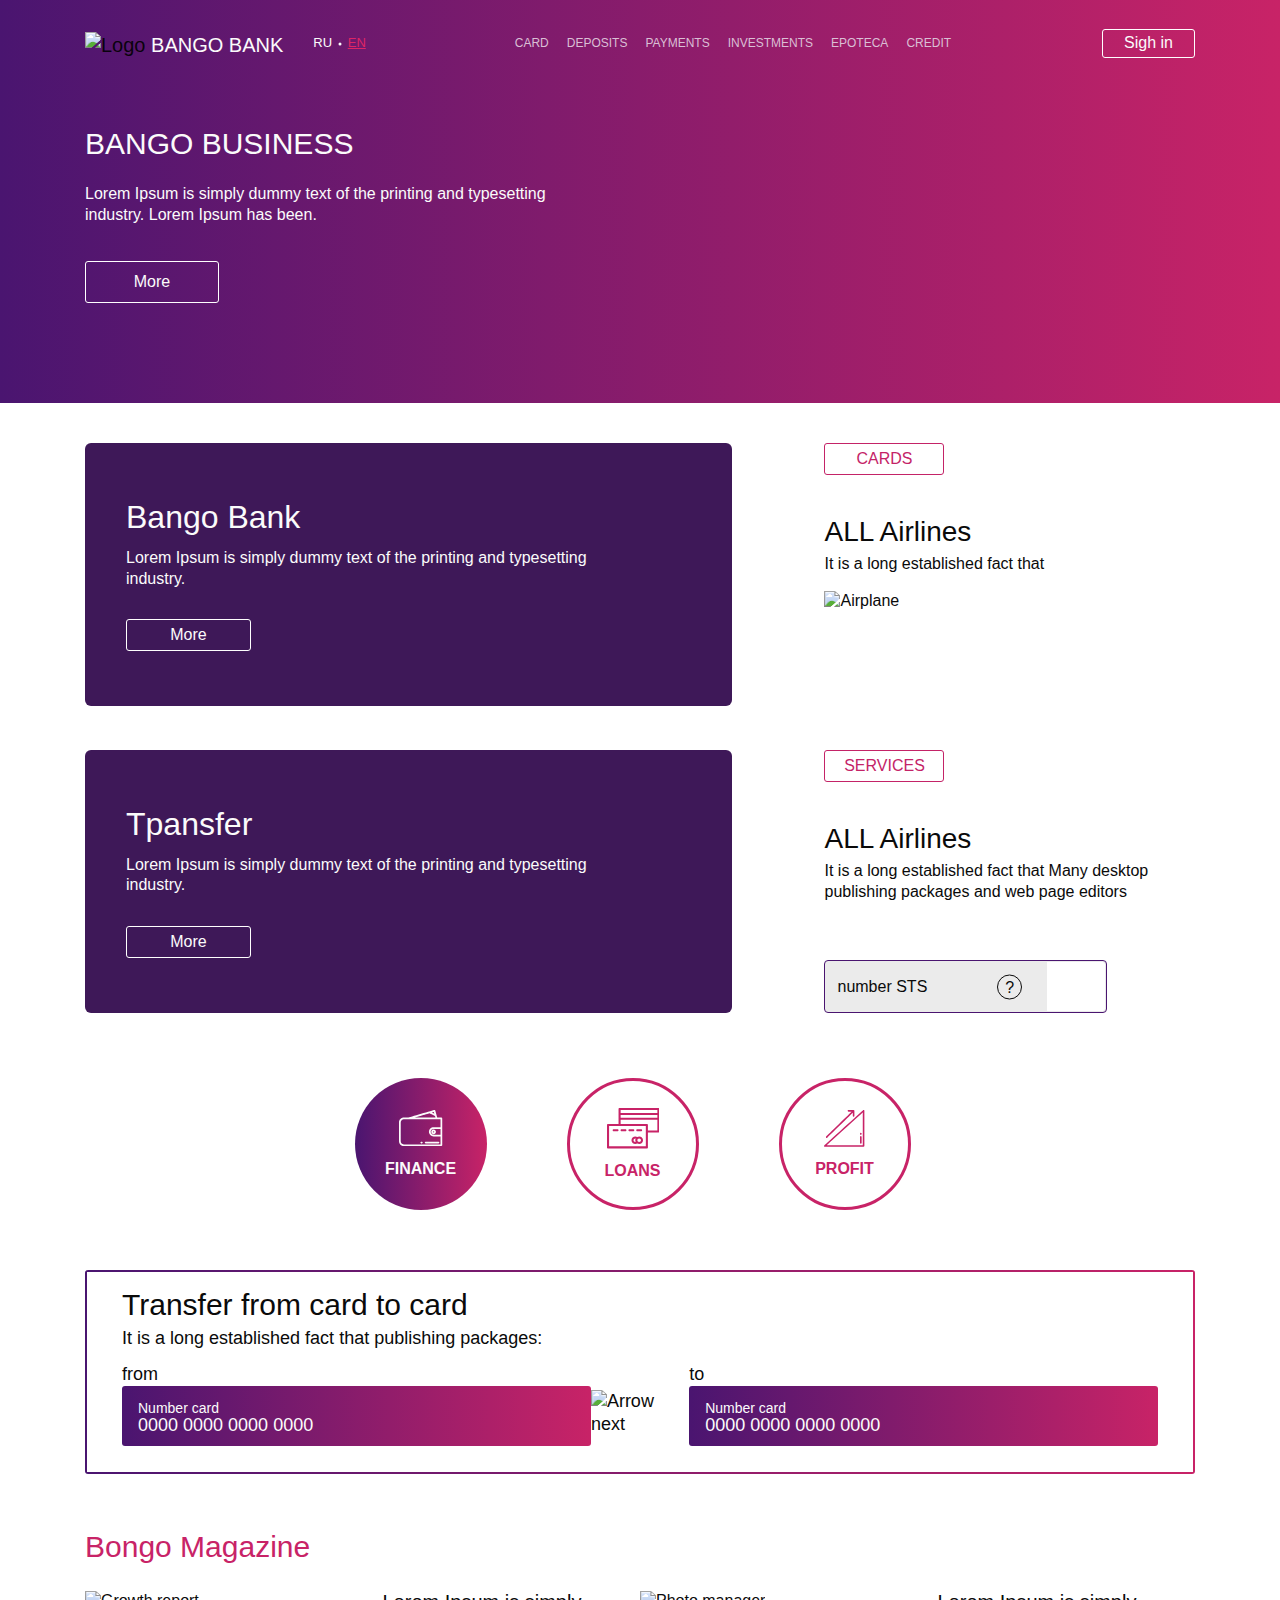
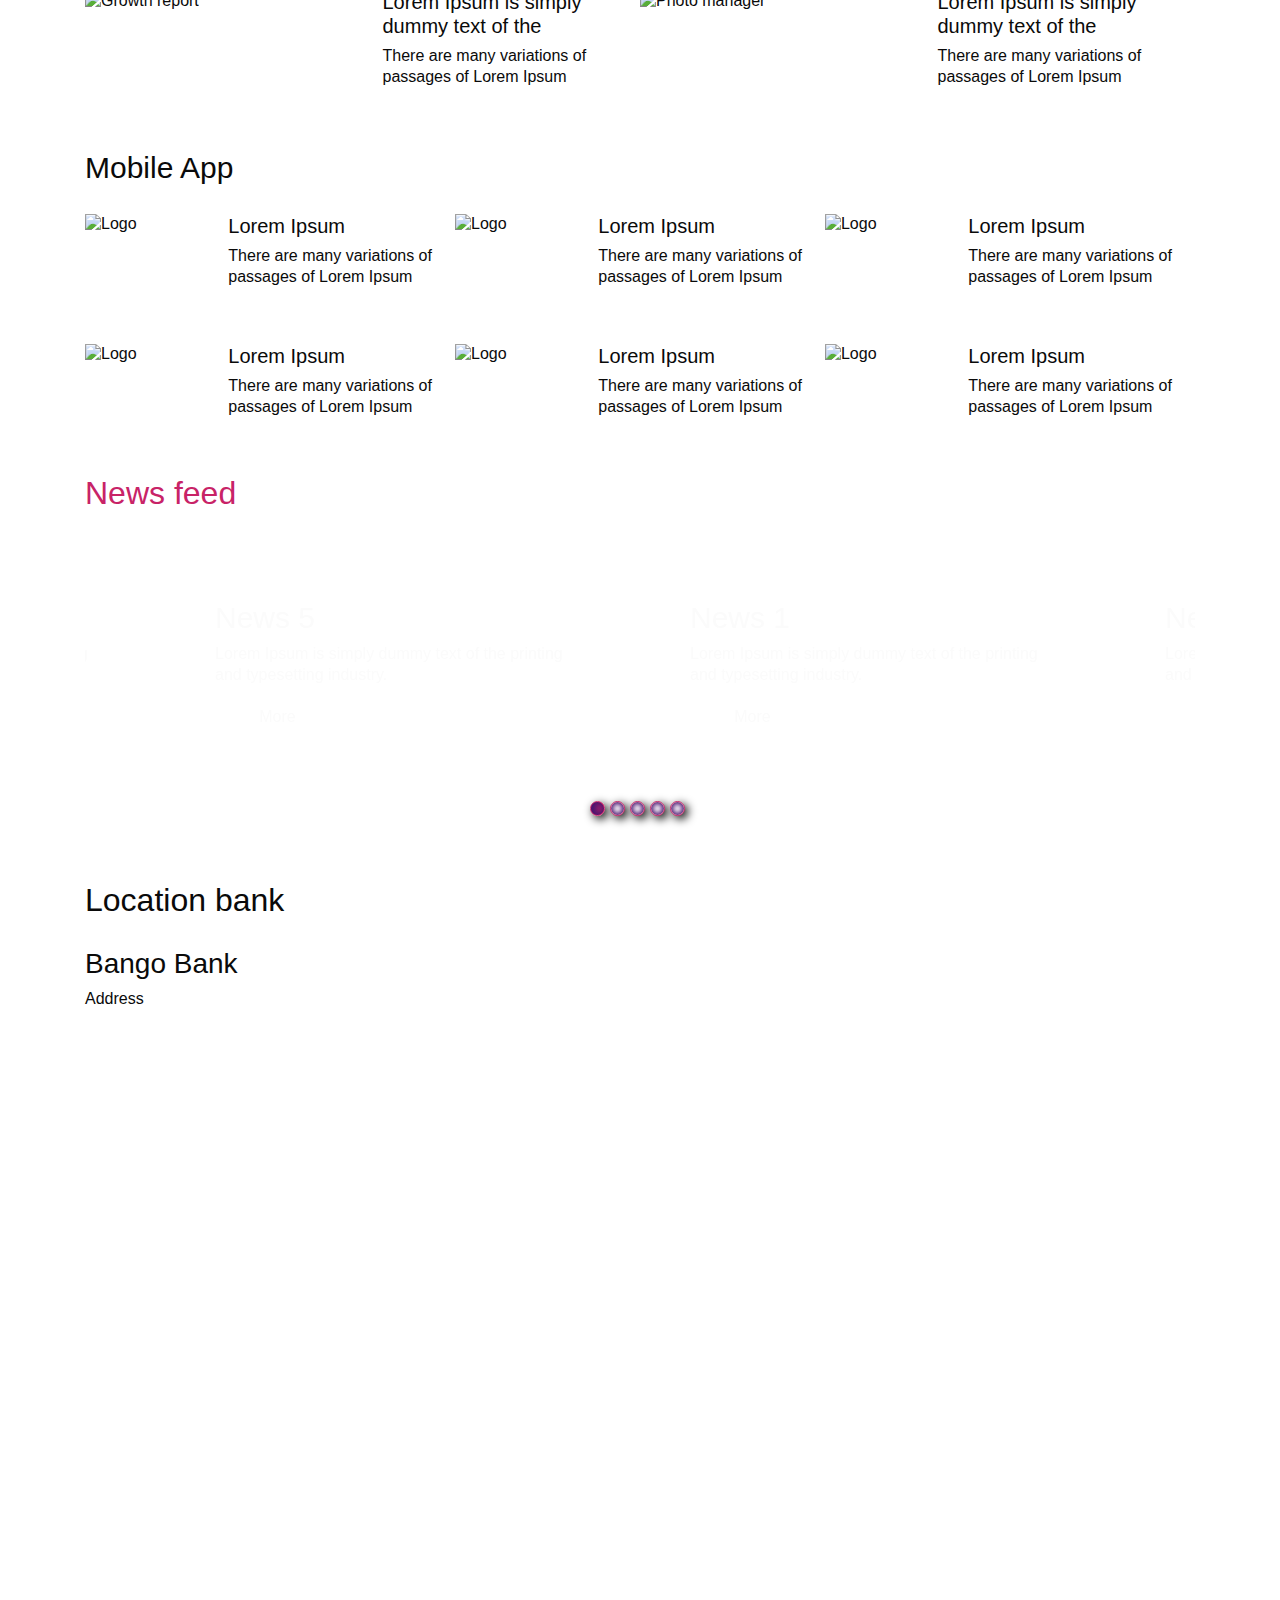
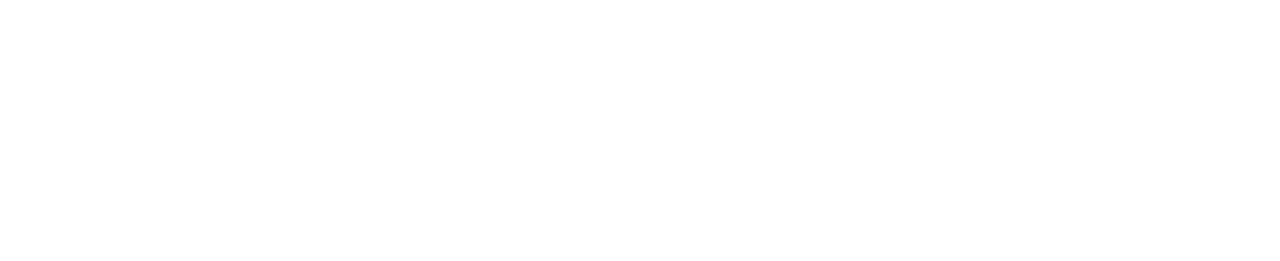
==== commit 4c5f634c: "added slider" ====
--- a/index.html
+++ b/index.html
@@ -5,29 +5,14 @@
     <title>Bondarenko Bank</title>
     <meta name="viewport"
           content="width=device-width, user-scalable=no, initial-scale=1.0, maximum-scale=1.0, minimum-scale=1.0">
-    <link href="scss/all.min.css" rel="stylesheet">
-    <link href="scss/animate.css" rel="stylesheet">
+    <link rel="stylesheet" type="text/css" href="//cdn.jsdelivr.net/npm/slick-carousel@1.8.1/slick/slick.css"/>
     <link rel="shortcut icon" href="favicon.png" type="image/png">
-    <link rel="stylesheet" href="scss/main.css">
+    <link rel="stylesheet" href="built/styles/style.css">
 </head>
 <body>
 
 <!--Спрайт для изображений в формате svg-->
 <svg xmlns="http://www.w3.org/2000/svg" style="display: none">
-    <linearGradient id="grad" x1="0" y1="100%" x2="100%" y2="0">
-        <stop offset="0%" stop-color="red"
-              class="stop-1"></stop>
-        <stop offset="100%" stop-color="blue"
-              class="stop-3"></stop>
-    </linearGradient>
-    <!--<defs>
-        <filter id="gradient-overlay-1" filterUnits="userSpaceOnUse">
-            <feImage x="0.15625" y="0.09375" preserveAspectRatio="none" width="6.4375" height="13.40625"
-                     xlink:href="[data-uri]"/>
-            <feComposite operator="in" in2="SourceGraphic"/>
-            <feBlend mode="normal" in2="SourceGraphic" result="gradientFill"/>
-        </filter>
-    </defs>-->
     <symbol width="44" height="37" viewBox="0 0 44 37" id="finance">
         <path d="M42.377,36.116 C42.377,36.116 4.840,36.116 4.840,36.116 C2.176,36.116 0.009,33.965 0.009,31.320 C0.009,31.320 0.009,12.387 0.009,12.387 C0.009,9.742 2.176,7.591 4.840,7.591 C4.840,7.591 9.203,7.591 9.203,7.591 C9.203,7.591 35.183,0.001 35.183,0.001 C35.403,-0.063 35.640,-0.038 35.841,0.072 C36.042,0.182 36.191,0.367 36.254,0.585 C36.254,0.585 38.279,7.591 38.279,7.591 C38.279,7.591 42.377,7.591 42.377,7.591 C42.852,7.591 43.238,7.974 43.238,8.446 C43.238,8.446 43.238,35.261 43.238,35.261 C43.238,35.734 42.852,36.116 42.377,36.116 ZM34.838,1.884 C34.838,1.884 32.908,2.448 32.908,2.448 C32.908,2.448 34.575,3.303 34.575,3.303 C34.575,3.303 35.365,3.708 35.365,3.708 C35.365,3.708 34.838,1.884 34.838,1.884 ZM36.018,5.967 C36.018,5.967 33.098,4.470 33.098,4.470 C33.098,4.470 30.518,3.147 30.518,3.147 C30.518,3.147 15.304,7.591 15.304,7.591 C15.304,7.591 36.488,7.591 36.488,7.591 C36.488,7.591 36.018,5.967 36.018,5.967 ZM41.516,18.974 C41.516,18.974 34.576,18.974 34.576,18.974 C32.976,18.974 31.675,20.266 31.675,21.854 C31.675,23.442 32.976,24.734 34.576,24.734 C34.576,24.734 41.516,24.734 41.516,24.734 C41.516,24.734 41.516,18.974 41.516,18.974 ZM41.516,26.444 C41.516,26.444 34.576,26.444 34.576,26.444 C32.027,26.444 29.953,24.384 29.953,21.854 C29.953,19.323 32.027,17.263 34.576,17.263 C34.576,17.263 41.515,17.263 41.515,17.263 C41.515,17.263 41.515,9.301 41.515,9.301 C41.515,9.301 4.840,9.301 4.840,9.301 C3.126,9.301 1.732,10.685 1.732,12.387 C1.732,12.387 1.732,31.320 1.732,31.320 C1.732,33.022 3.126,34.406 4.840,34.406 C4.840,34.406 41.516,34.406 41.516,34.406 C41.516,34.406 41.516,26.444 41.516,26.444 ZM22.271,31.665 C22.271,31.665 22.875,31.665 22.875,31.665 C23.350,31.665 23.736,32.047 23.736,32.520 C23.736,32.992 23.350,33.375 22.875,33.375 C22.875,33.375 22.271,33.375 22.271,33.375 C21.795,33.375 21.410,32.992 21.410,32.520 C21.410,32.047 21.795,31.665 22.271,31.665 ZM26.585,31.665 C26.585,31.665 39.529,31.665 39.529,31.665 C40.005,31.665 40.390,32.047 40.390,32.520 C40.390,32.992 40.005,33.375 39.529,33.375 C39.529,33.375 26.585,33.375 26.585,33.375 C26.110,33.375 25.724,32.992 25.724,32.520 C25.724,32.047 26.110,31.665 26.585,31.665 ZM32.282,21.854 C32.282,20.579 33.327,19.542 34.610,19.542 C35.894,19.542 36.939,20.579 36.939,21.854 C36.939,23.128 35.894,24.165 34.610,24.165 C33.327,24.165 32.282,23.128 32.282,21.854 ZM34.611,22.455 C34.945,22.455 35.216,22.185 35.216,21.854 C35.216,21.522 34.945,21.252 34.611,21.252 C34.277,21.252 34.005,21.522 34.005,21.854 C34.005,22.185 34.277,22.455 34.611,22.455 Z"
               id="path-1" class="cls-1" fill-rule="evenodd"></path>
@@ -80,8 +65,8 @@
 
         <!--Навигация-->
         <nav class="navbar navbar-expand-lg navbar-light wow fadeInDownBig">
-            <a class="navbar-brand ea-logo" href="#">
-                <img src="img/logo.png" alt="Logo" class="ea-logo__img">
+            <a class="navbar-brand ea-logo" href="javascript:void(0);">
+                <img src="built/img/logo.png" alt="Logo" class="ea-logo__img">
                 <span class="ea-logo__title">Bango Bank</span>
             </a>
             <button class="navbar-toggler" type="button" data-toggle="collapse" data-target="#navbarResponsive"
@@ -95,22 +80,22 @@
                 </nav>
                 <ul class="navbar-nav m-auto ea-navbar-nav_stile">
                     <li class="nav-item">
-                        <a class="nav-link" href="#">card</a>
-                    </li>
-                    <li class="nav-item">
-                        <a class="nav-link" href="#">deposits</a>
-                    </li>
-                    <li class="nav-item">
-                        <a class="nav-link" href="#">payments</a>
-                    </li>
-                    <li class="nav-item">
-                        <a class="nav-link" href="#">investments</a>
-                    </li>
-                    <li class="nav-item">
-                        <a class="nav-link" href="#">epoteca</a>
-                    </li>
-                    <li class="nav-item">
-                        <a class="nav-link" href="#">credit</a>
+                        <a class="nav-link" href="javascript:void(0);">card</a>
+                    </li>
+                    <li class="nav-item">
+                        <a class="nav-link" href="javascript:void(0)";>deposits</a>
+                    </li>
+                    <li class="nav-item">
+                        <a class="nav-link" href="javascript:void(0)";>payments</a>
+                    </li>
+                    <li class="nav-item">
+                        <a class="nav-link" href="javascript:void(0)";>investments</a>
+                    </li>
+                    <li class="nav-item">
+                        <a class="nav-link" href="javascript:void(0)";>epoteca</a>
+                    </li>
+                    <li class="nav-item">
+                        <a class="nav-link" href="javascript:void(0)";>credit</a>
                     </li>
                 </ul>
                 <form class="form-inline my-2 my-lg-0" action="formSingIn.html">
@@ -123,8 +108,7 @@
         <div class="row">
             <div class="col-sm-6 col-lg-5 ea-banner-content">
                 <h1 class="ea-title">bango business</h1>
-                <p class="ea-description">Lorem Ipsum is simply dummy text of the printing and typesetting industry.
-                    Lorem Ipsum has been.
+                <p class="ea-description">Lorem Ipsum is simply dummy text of the printing and typesetting industry. Lorem Ipsum has been.
                 </p>
                 <button class="btn_white">More</button>
             </div>
@@ -132,10 +116,10 @@
 
         <!--Блок с картой-->
         <div class="ea-banner-card wow fadeInRight" data-wow-delay="1s">
-            <img src="img/hand.png" alt="" class="ea-banner-card__img">
+            <img src="built/img/hand.png" alt="Bank card in hand" class="ea-banner-card__img">
             <div class="ea-banner-card__content">
-                <a class="navbar-brand ea-logo" href="#">
-                    <img src="img/logo.png" alt="Logo" class="ea-logo__img">
+                <a class="navbar-brand ea-logo" href="javascript:void(0);">
+                    <img src="built/img/logo.png" alt="Logo" class="ea-logo__img">
                     <span class="ea-logo__title">Bango Bank</span>
                 </a>
                 <p class="ea-num-card">
@@ -159,8 +143,7 @@
         <section class="row ea-box ea-box_1">
             <div class="col-lg-7 ea-box-img">
                 <h2 class="ea-box-img__title">Bango Bank</h2>
-                <p class="ea-box-img__content">Lorem Ipsum is simply dummy text of the printing and typesetting
-                    industry.
+                <p class="ea-box-img__content">Lorem Ipsum is simply dummy text of the printing and typesetting industry.
                 </p>
                 <button class="btn_white">More</button>
             </div>
@@ -175,15 +158,14 @@
                     </p>
                 </div>
                 <div class="ea-wrap-left">
-                    <img src="img/airplane.jpg" alt="Airplane">
+                    <img src="built/img/airplane.jpg" alt="Airplane">
                 </div>
             </div>
         </section>
         <section class="row ea-box ea-box_2">
             <div class="col-lg-7 ea-box-img">
                 <h2 class="ea-box-img__title">Tpansfer</h2>
-                <p class="ea-box-img__content">Lorem Ipsum is simply dummy text of the printing and typesetting
-                    industry.
+                <p class="ea-box-img__content">Lorem Ipsum is simply dummy text of the printing and typesetting industry.
                 </p>
                 <button class="btn_white">More</button>
             </div>
@@ -194,14 +176,12 @@
                     <h3 class="ea-box-content__title">
                         ALL Airlines
                     </h3>
-                    <p class="ea-box-content__text">It is a long established fact that Many desktop publishing packages
-                        and
-                        web page editors
+                    <p class="ea-box-content__text">It is a long established fact that Many desktop publishing packages and web page editors
                     </p>
                 </div>
                 <div class="ea-wrap-left">
                     <button type="button" class="btn btn-secondary" data-toggle="tooltip" data-placement="bottom"
-                            title="Number is right">
+                            title="Many desktop publishing packages and web page editors">
                         number STS
                     </button>
                 </div>
@@ -273,7 +253,7 @@
                                         <input type="text" placeholder="0000 0000 0000 0000" id="from-card">
                                     </label>
                                 </div>
-                                <img src="img/arrow.svg" alt="Arrow next">
+                                <img src="built/img/arrow.svg" alt="Arrow next">
                                 <div class="ea-box-input">
                                     <label>
                                         <span>to</span>
@@ -283,9 +263,7 @@
                             </div>
                         </form>
                     </div>
-                    <div data-tab="loans">
-                        Lorem ipsum dolor sit amet, consectetur adipisicing elit. Aliquid fugiat magni perspiciatis
-                        praesentium quibusdam, quidem quos repellendus tempora velit voluptates.
+                    <div data-tab="loans"> Lorem ipsum dolor sit amet, consectetur adipisicing elit. Aliquid fugiat magni perspiciatis praesentium quibusdam, quidem quos repellendus tempora velit voluptates.
                     </div>
                     <div data-tab="profit">
                         Lorem ipsum dolor sit amet.
@@ -301,7 +279,7 @@
                 <article class="card col-md-12 col-lg-6 article">
                     <div class="row no-gutters">
                         <div class="col-sm-6">
-                            <img src="img/magazine-img1.jpg"
+                            <img src="built/img/magazine-img1.jpg"
                                  alt="Growth report"
                                  class="card-img"
                             >
@@ -319,7 +297,7 @@
                 <article class="card col-md-12 col-lg-6 article">
                     <div class="row no-gutters">
                         <div class="col-sm-6">
-                            <img src="img/magazine-img2.jpg"
+                            <img src="built/img/magazine-img2.jpg"
                                  alt="Photo manager"
                                  class="card-img"
                             >
@@ -344,14 +322,13 @@
                 <article class="card col-md-6 col-lg-4 application">
                     <div class="row no-gutters">
                         <div class="col-4 application-logo">
-                            <img src="img/logo-bango.png" alt="Logo">
+                            <img src="built/img/logo-bango.png" alt="Logo">
                         </div>
                         <div class="col-8 card-body">
                             <h5 class="card-title">
                                 Lorem Ipsum
                             </h5>
-                            <p class="card-text">There are many variations of passages of Lorem Ipsum available, but the
-                                majority have sufferedz
+                            <p class="card-text">There are many variations of passages of Lorem Ipsum available, but the majority have sufferedz
                             </p>
                         </div>
                     </div>
@@ -359,14 +336,13 @@
                 <article class="card col-md-6 col-lg-4 application">
                     <div class="row no-gutters">
                         <div class="col-4 application-logo">
-                            <img src="img/logo-bank2.png" alt="Logo" class="mr-3">
+                            <img src="built/img/logo-bank2.png" alt="Logo" class="mr-3">
                         </div>
                         <div class="col-8 card-body">
                             <h5 class="card-title">
                                 Lorem Ipsum
                             </h5>
-                            <p class="card-text">There are many variations of passages of Lorem Ipsum available, but the
-                                majority have sufferedz
+                            <p class="card-text">There are many variations of passages of Lorem Ipsum available, but the majority have sufferedz
                             </p>
                         </div>
                     </div>
@@ -374,14 +350,13 @@
                 <article class="card col-md-6 col-lg-4 application">
                     <div class="row no-gutters">
                         <div class="col-4 application-logo">
-                            <img src="img/logo-china.png" alt="Logo">
+                            <img src="built/img/logo-china.png" alt="Logo">
                         </div>
                         <div class="col-8 card-body">
                             <h5 class="card-title">
                                 Lorem Ipsum
                             </h5>
-                            <p class="card-text">There are many variations of passages of Lorem Ipsum available, but the
-                                majority have sufferedz
+                            <p class="card-text">There are many variations of passages of Lorem Ipsum available, but the majority have sufferedz
                             </p>
                         </div>
                     </div>
@@ -389,14 +364,13 @@
                 <article class="card col-md-6 col-lg-4 application">
                     <div class="row no-gutters">
                         <div class="col-4 application-logo">
-                            <img src="img/logo-atom.png" alt="Logo">
+                            <img src="built/img/logo-atom.png" alt="Logo">
                         </div>
                         <div class="col-8 card-body">
                             <h5 class="card-title">
                                 Lorem Ipsum
                             </h5>
-                            <p class="card-text">There are many variations of passages of Lorem Ipsum available, but the
-                                majority have sufferedz
+                            <p class="card-text">There are many variations of passages of Lorem Ipsum available, but the majority have sufferedz
                             </p>
                         </div>
                     </div>
@@ -404,7 +378,7 @@
                 <article class="card col-md-6 col-lg-4 application">
                     <div class="row no-gutters">
                         <div class="col-4 application-logo">
-                            <img src="img/logo-a.png" alt="Logo">
+                            <img src="built/img/logo-a.png" alt="Logo">
                         </div>
                         <div class="col-8 card-body">
                             <h5 class="card-title">
@@ -418,7 +392,7 @@
                 <article class="card col-md-6 col-lg-4 application">
                     <div class="row no-gutters">
                         <div class="col-4 application-logo">
-                            <img src="img/logo-bank6.png" alt="Logo">
+                            <img src="built/img/logo-bank6.png" alt="Logo">
                         </div>
                         <div class="col-8 card-body">
                             <h5 class="card-title">
@@ -429,11 +403,56 @@
                         </div>
                     </div>
                 </article>
+            </div>
+        </section>
+        <section class="slick-slider">
+            <h2 class="slick-slider__title">News feed</h2>
+            <div class="ea-slider">
+                <div class="slide">
+                    <h2 class="ea-title">News 1</h2>
+                    <p class="ea-text">Lorem Ipsum is simply dummy text of the printing and typesetting industry.
+                    </p>
+                    <button class="btn_white">More</button>
+                </div>
+                <div class="slide">
+                    <h2 class="ea-title">News 2</h2>
+                    <p class="ea-text">Lorem Ipsum is simply dummy text of the printing and typesetting industry.
+                    </p>
+                    <button class="btn_white">More</button>
+                </div>
+                <div class="slide">
+                    <h2 class="ea-title">News 3</h2>
+                    <p class="ea-text">Lorem Ipsum is simply dummy text of the printing and typesetting industry.
+                    </p>
+                    <button class="btn_white">More</button>
+                </div>
+                <div class="slide">
+                    <h2 class="ea-title">News 4</h2>
+                    <p class="ea-text">Lorem Ipsum is simply dummy text of the printing and typesetting industry.
+                    </p>
+                    <button class="btn_white">More</button>
+                </div>
+                <div class="slide">
+                    <h2 class="ea-title">News 5</h2>
+                    <p class="ea-text">Lorem Ipsum is simply dummy text of the printing and typesetting industry.
+                    </p>
+                    <button class="btn_white">More</button>
+                </div>
+            </div>
+        </section>
+        <!--Карта-->
+        <section class="ea-map">
+            <h2 class="ea-map__title">Location bank</h2>
+            <div id="map">
+                <div id="info-w">
+                    <h3>Bango Bank</h3>
+                    <p>Address</p>
+                </div>
             </div>
         </section>
     </div>
 </main>
-<footer class="ea-footer wow slideInUp" data-wow-offset="200" data-wow-duration="3s">
+<footer class="ea-footer wow slideInUp" data-wow-offset="300" data-wow-duration="1.5s">
     <div class="ea-footer__top">
         <div class="container">
             <section class="row ea-contacts">
@@ -566,12 +585,9 @@
     </div>
 </footer>
 
-<script src="js/jquery-3.4.0.js" defer></script>
-<script defer src="js/all.min.js"></script>
-<script src="https://stackpath.bootstrapcdn.com/bootstrap/4.3.1/js/bootstrap.min.js"
-        integrity="sha384-JjSmVgyd0p3pXB1rRibZUAYoIIy6OrQ6VrjIEaFf/nJGzIxFDsf4x0xIM+B07jRM" crossorigin="anonymous"
-        defer></script>
-<script defer src="js/wow.min.js"></script>
-<script src="js/main.js" defer></script>
+
+<script src="https://stackpath.bootstrapcdn.com/bootstrap/4.3.1/js/bootstrap.min.js" integrity="sha384-JjSmVgyd0p3pXB1rRibZUAYoIIy6OrQ6VrjIEaFf/nJGzIxFDsf4x0xIM+B07jRM" crossorigin="anonymous" defer></script>
+<script src="built/js/main.js" defer></script>
+<script src="https://maps.googleapis.com/maps/api/js?key=AIzaSyBj7XDClRGcxA9xTV3KPIwyijuHODynh4w&callback=initMap&language=en" defer></script>
 </body>
 </html>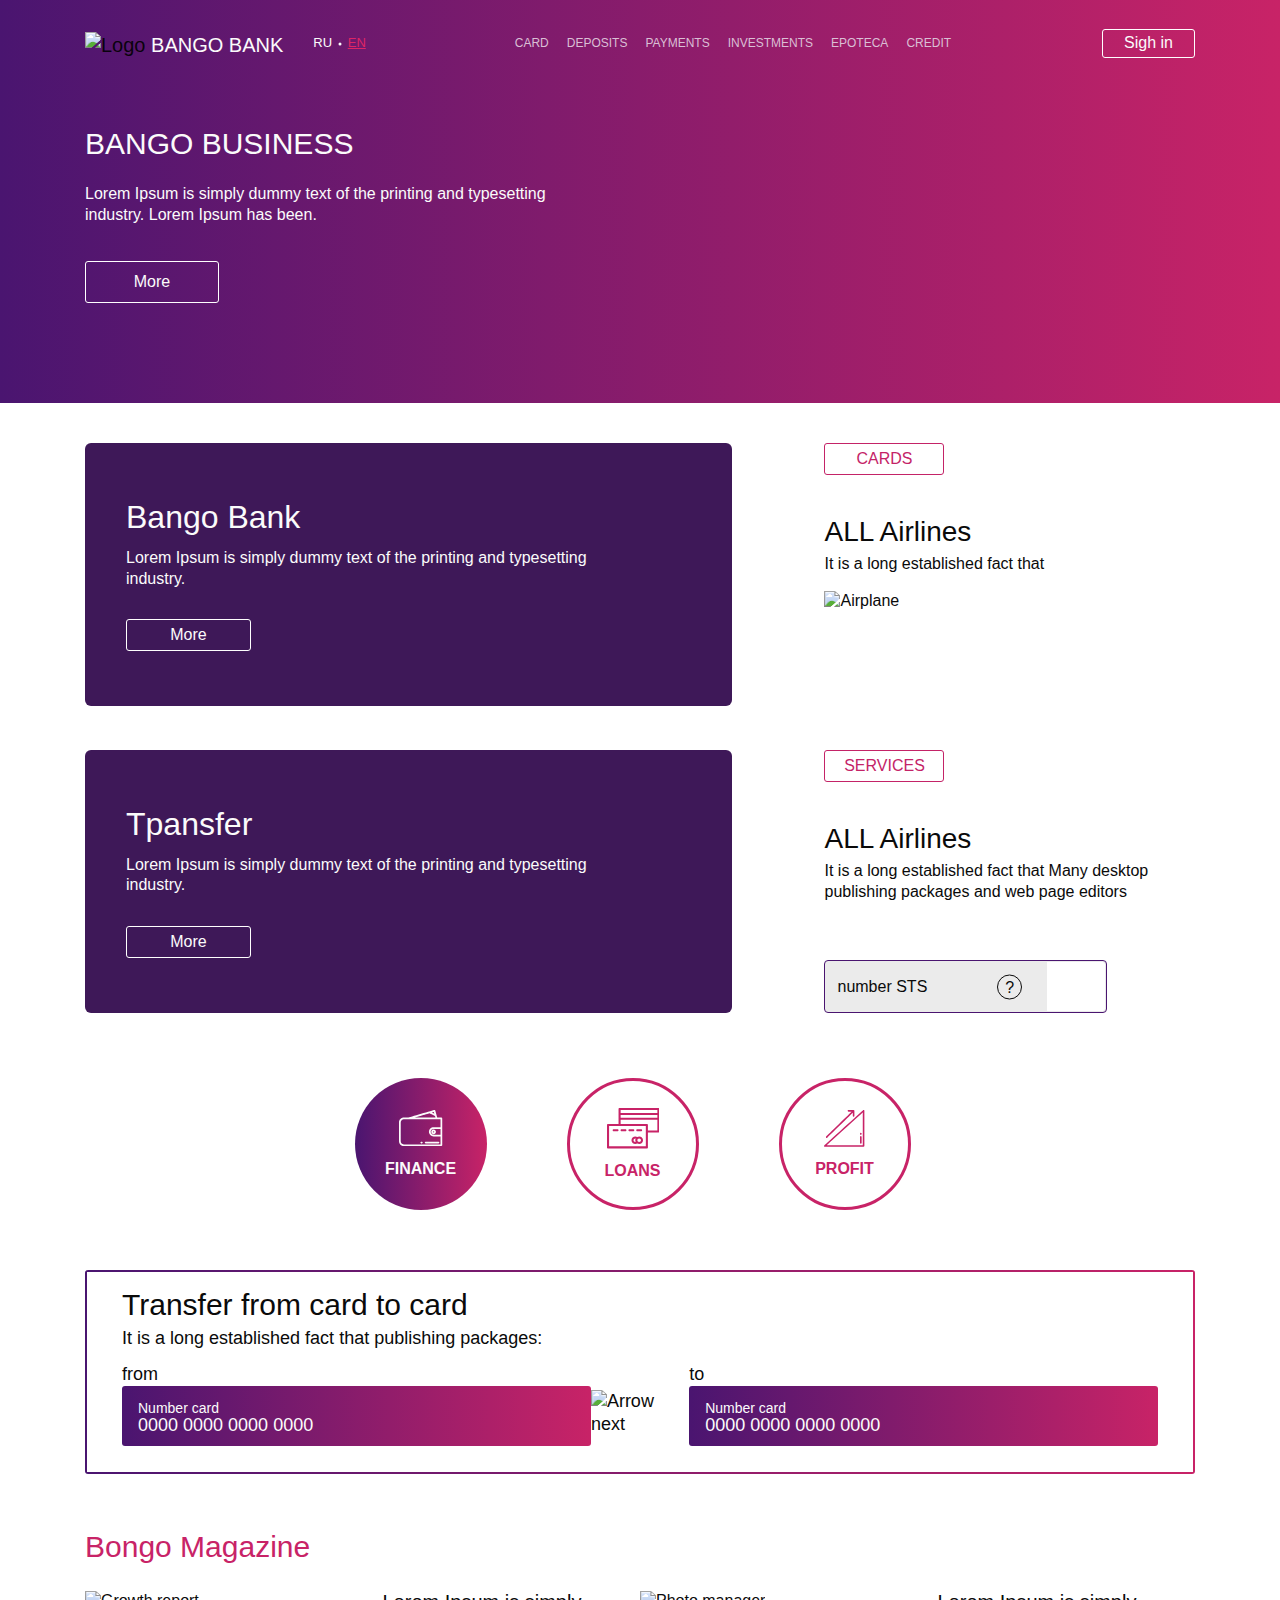
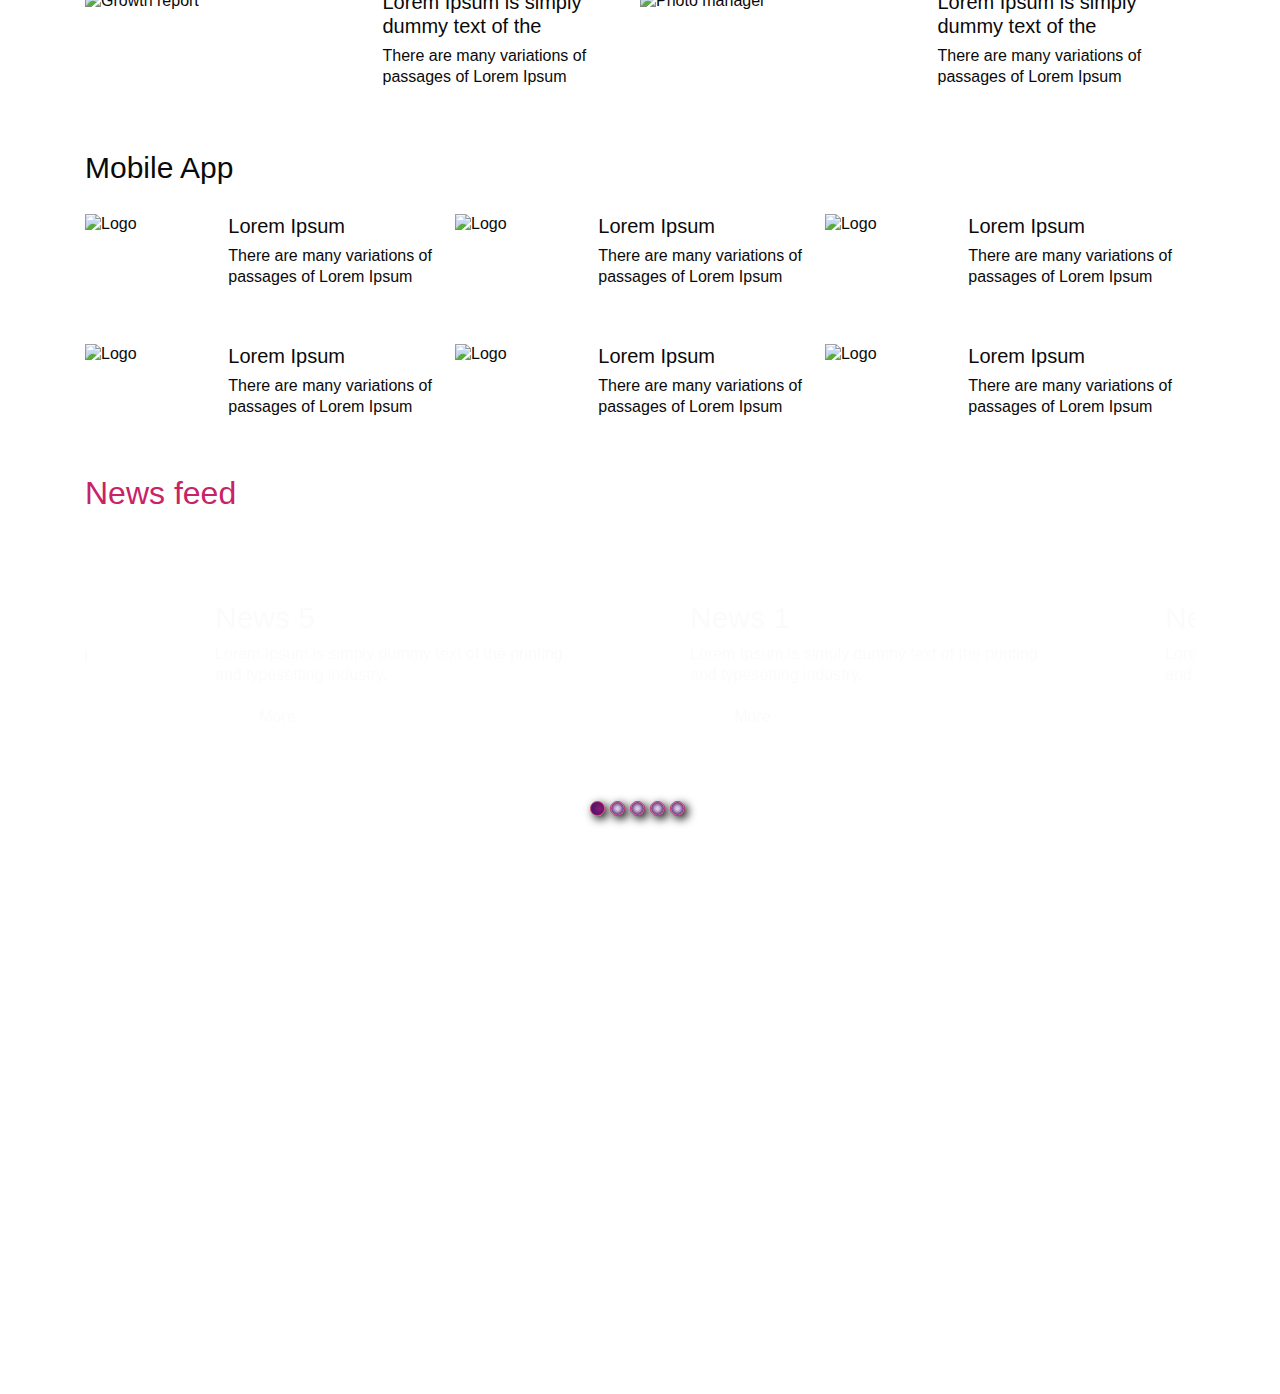
==== commit e68a58e4: "Deleted google map" ====
--- a/index.html
+++ b/index.html
@@ -5,7 +5,7 @@
     <title>Bondarenko Bank</title>
     <meta name="viewport"
           content="width=device-width, user-scalable=no, initial-scale=1.0, maximum-scale=1.0, minimum-scale=1.0">
-    <link rel="stylesheet" type="text/css" href="//cdn.jsdelivr.net/npm/slick-carousel@1.8.1/slick/slick.css"/>
+
     <link rel="shortcut icon" href="favicon.png" type="image/png">
     <link rel="stylesheet" href="built/styles/style.css">
 </head>
@@ -440,16 +440,6 @@
                 </div>
             </div>
         </section>
-        <!--Карта-->
-        <section class="ea-map">
-            <h2 class="ea-map__title">Location bank</h2>
-            <div id="map">
-                <div id="info-w">
-                    <h3>Bango Bank</h3>
-                    <p>Address</p>
-                </div>
-            </div>
-        </section>
     </div>
 </main>
 <footer class="ea-footer wow slideInUp" data-wow-offset="300" data-wow-duration="1.5s">
@@ -584,10 +574,7 @@
         </div>
     </div>
 </footer>
-
-
-<script src="https://stackpath.bootstrapcdn.com/bootstrap/4.3.1/js/bootstrap.min.js" integrity="sha384-JjSmVgyd0p3pXB1rRibZUAYoIIy6OrQ6VrjIEaFf/nJGzIxFDsf4x0xIM+B07jRM" crossorigin="anonymous" defer></script>
 <script src="built/js/main.js" defer></script>
-<script src="https://maps.googleapis.com/maps/api/js?key=AIzaSyBj7XDClRGcxA9xTV3KPIwyijuHODynh4w&callback=initMap&language=en" defer></script>
+
 </body>
 </html>